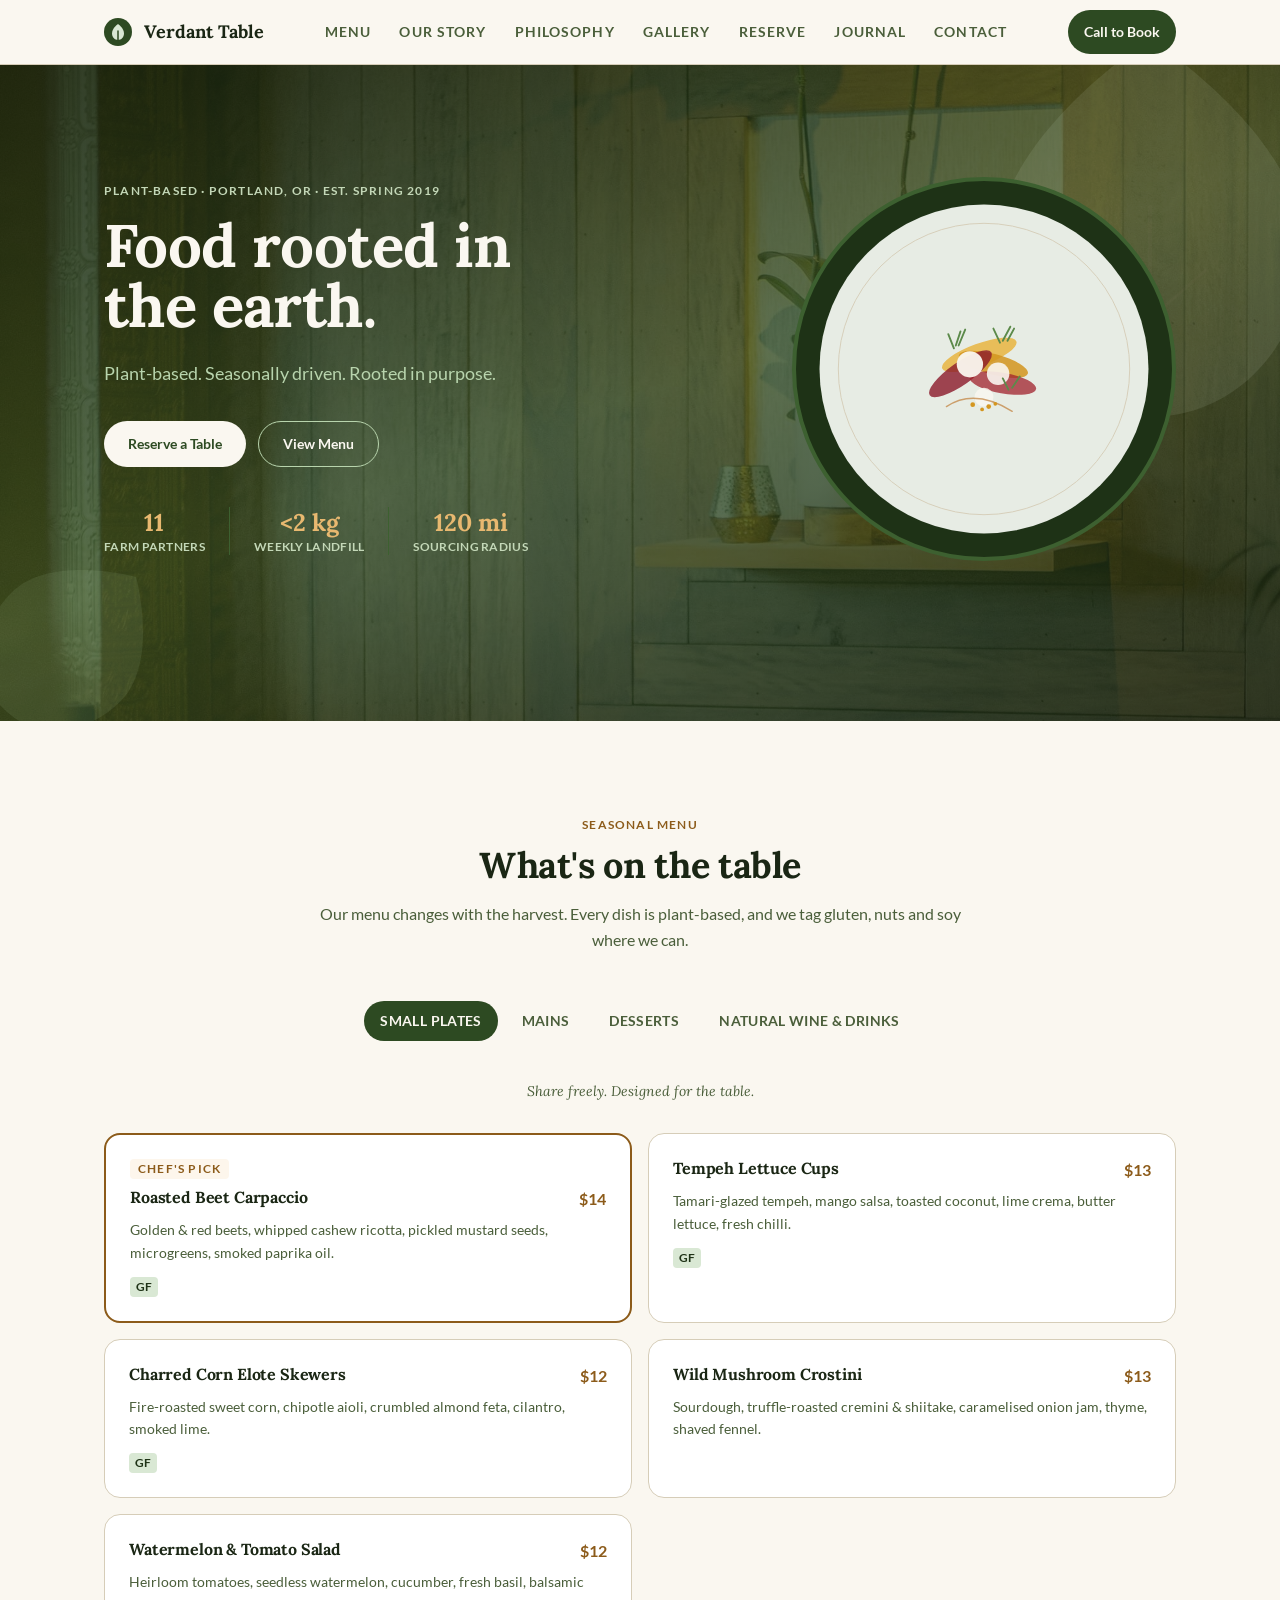
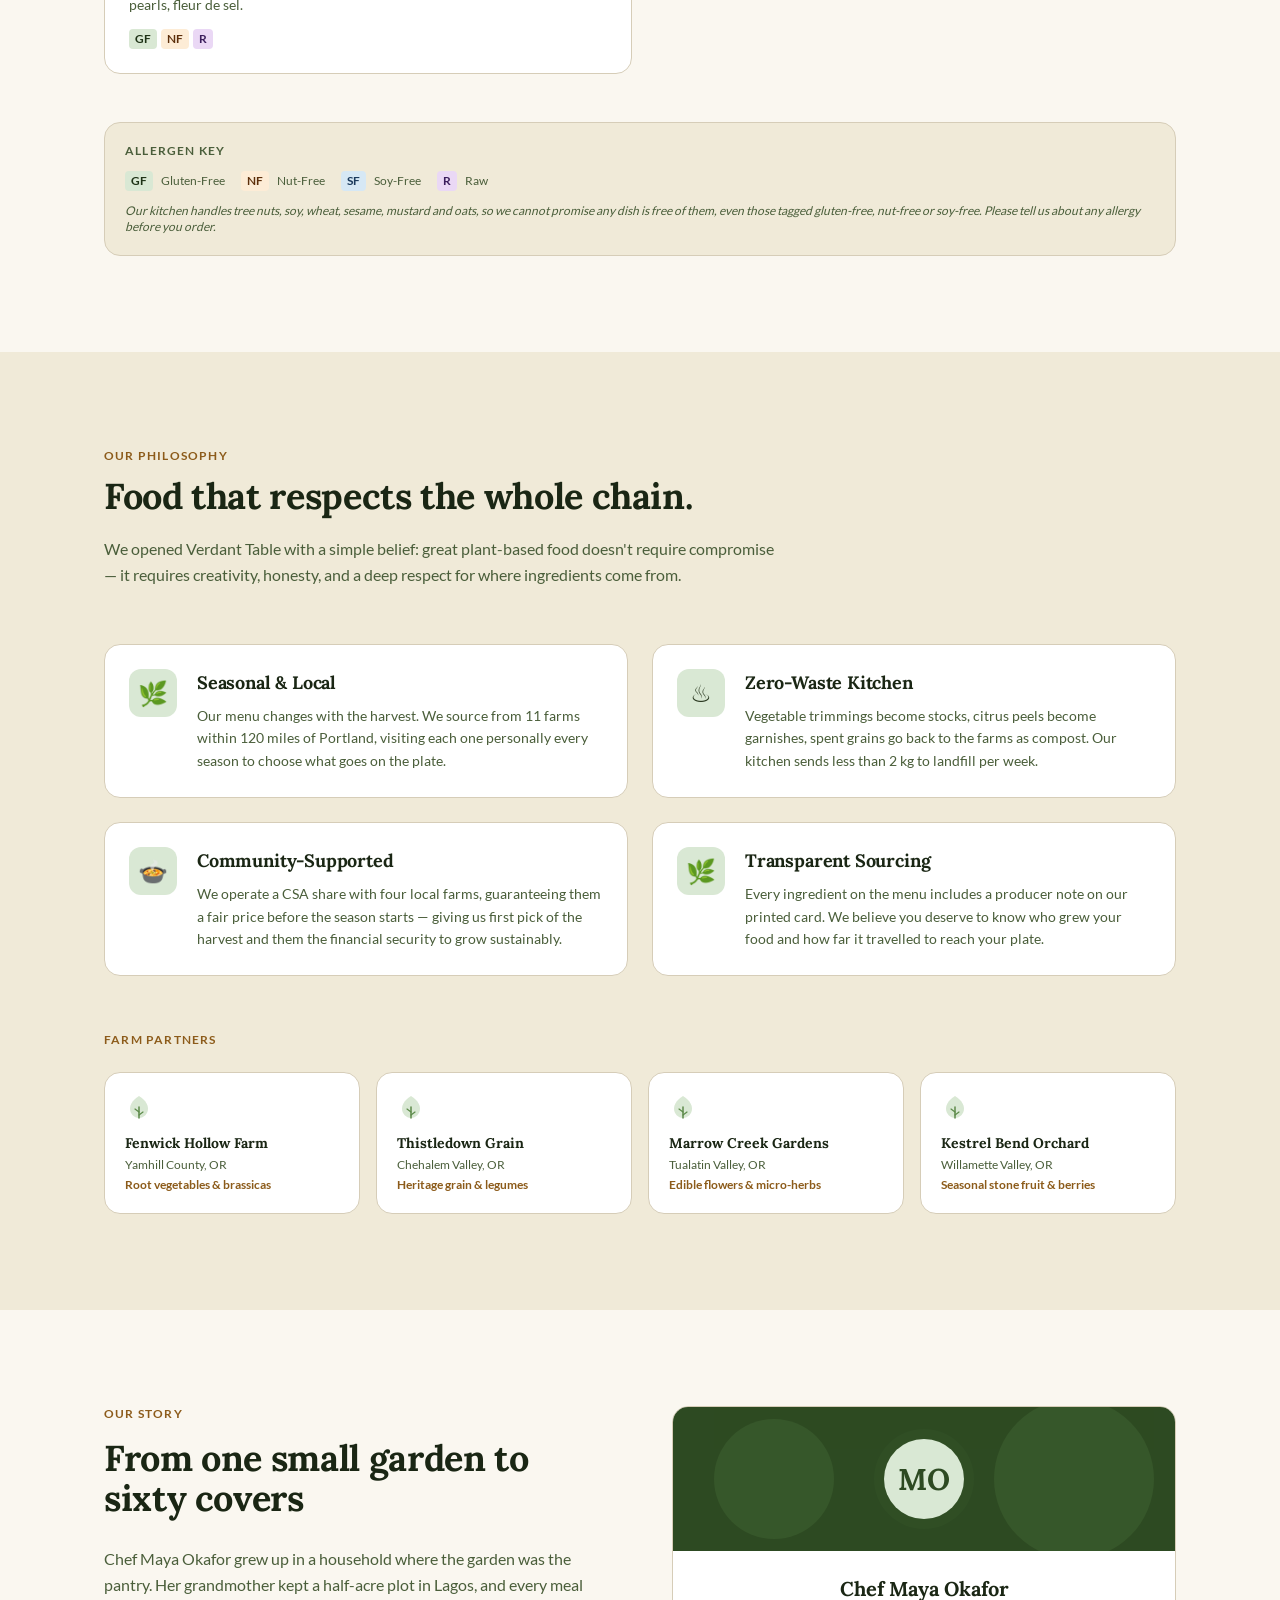
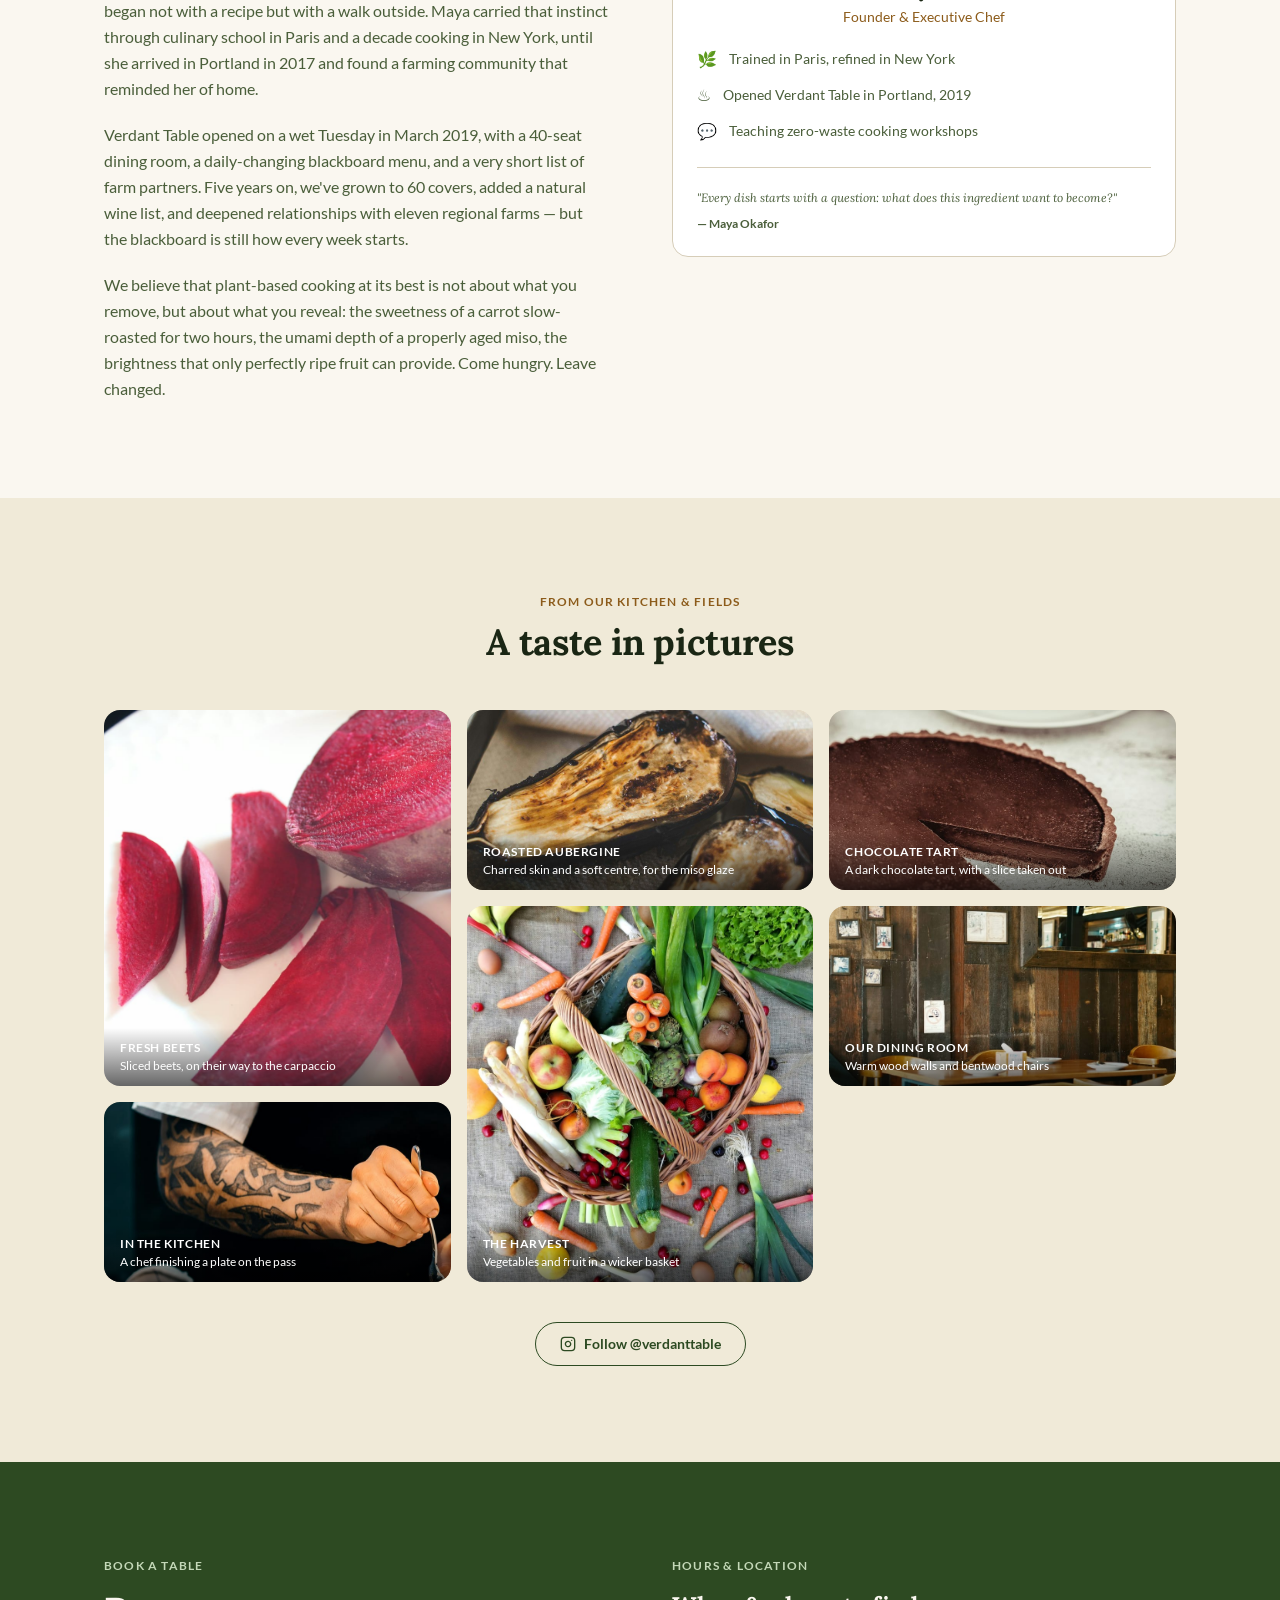
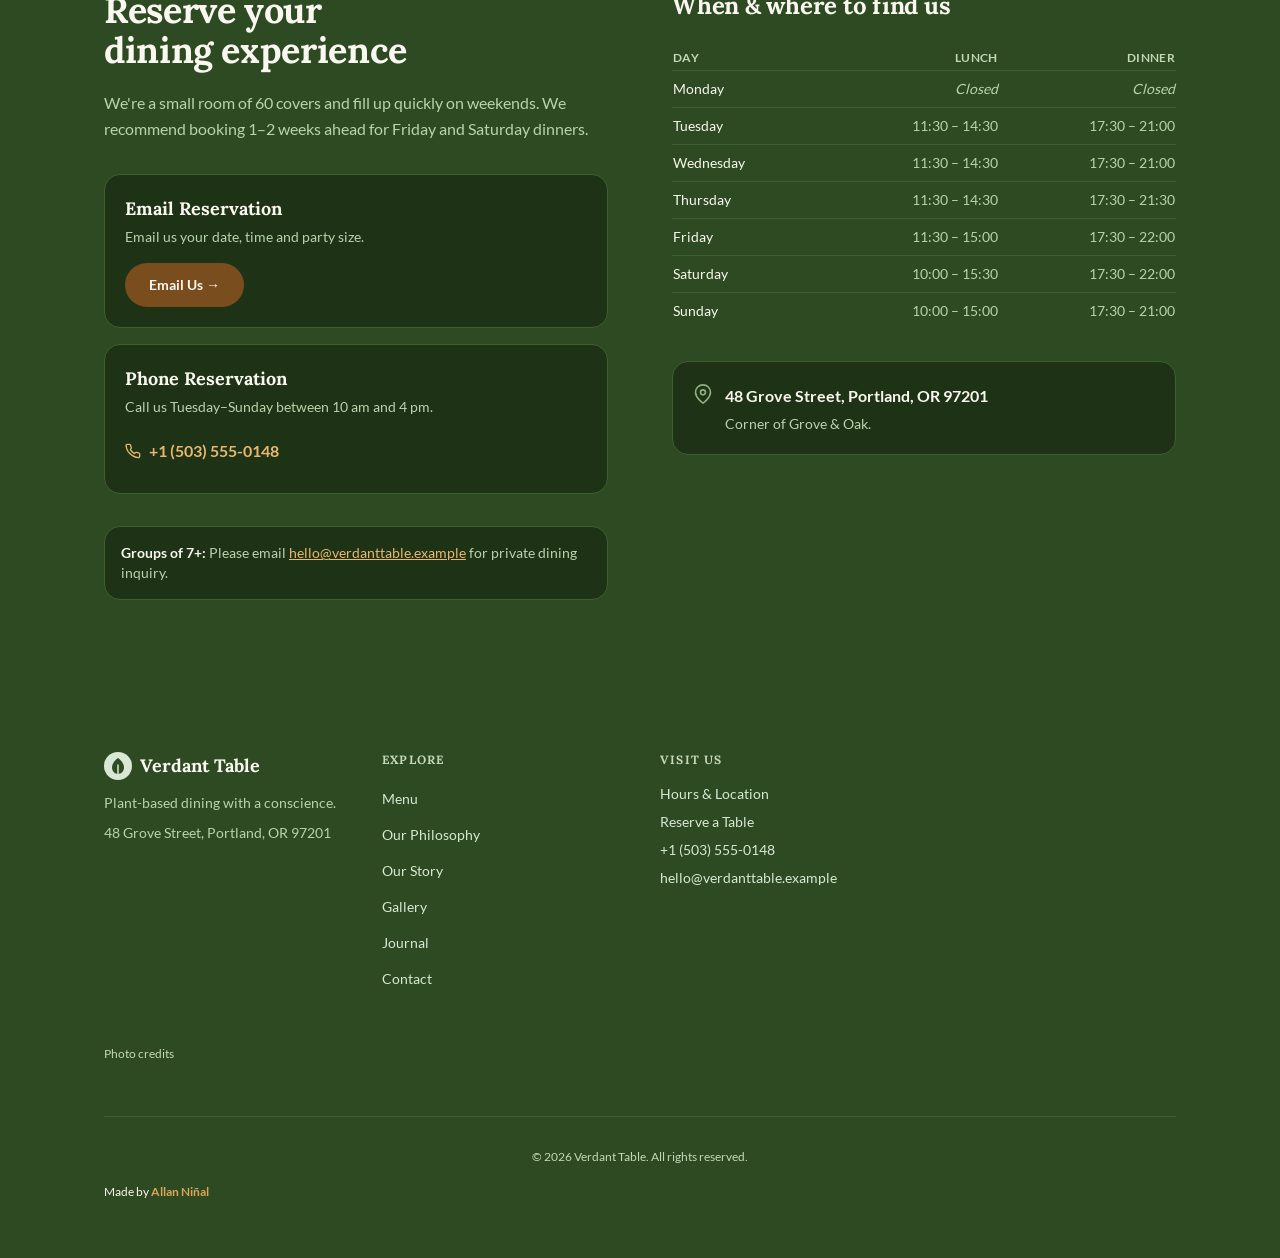
==== index.html @ d4232ae0 "Sprig HTML edition 1.0.0 Co-Authored-By: Claude Sonnet 5.5 <noreply@anthropic.com> Claude-Session: h" ====
<!DOCTYPE html><html lang="en" class="scroll-smooth"> <head><meta charset="utf-8"><meta name="viewport" content="width=device-width, initial-scale=1, viewport-fit=cover"><meta name="theme-color" content="#2D4A22"><title>Verdant Table — Plant-Based Restaurant, Portland OR</title><meta name="description" content="A modern plant-based restaurant in Portland, Oregon. Seasonal tasting menus, natural wine, a zero-waste kitchen and farm-direct sourcing."><link rel="canonical" href="https://example.com/"><meta name="robots" content="index, follow"><meta name="author" content="Verdant Table"><!-- Open Graph --><meta property="og:title" content="Verdant Table — Plant-Based Restaurant, Portland OR"><meta property="og:description" content="A modern plant-based restaurant in Portland, Oregon. Seasonal tasting menus, natural wine, a zero-waste kitchen and farm-direct sourcing."><meta property="og:url" content="https://example.com/"><meta property="og:type" content="restaurant.restaurant"><meta property="og:site_name" content="Verdant Table"><meta property="og:locale" content="en_US"><meta property="og:image" content="https://example.com/og-image.png"><meta property="og:image:type" content="image/png"><meta property="og:image:width" content="1200"><meta property="og:image:height" content="630"><meta property="og:image:alt" content="Verdant Table — Plant-Based Restaurant, Portland OR"><!-- Twitter / X --><meta name="twitter:card" content="summary_large_image"><meta name="twitter:title" content="Verdant Table — Plant-Based Restaurant, Portland OR"><meta name="twitter:description" content="A modern plant-based restaurant in Portland, Oregon. Seasonal tasting menus, natural wine, a zero-waste kitchen and farm-direct sourcing."><meta name="twitter:image" content="https://example.com/og-image.png"><link rel="icon" href="./favicon.svg" type="image/svg+xml"><link rel="apple-touch-icon" href="./favicon.svg"><script type="application/ld+json">{"@context":"https://schema.org","@type":"Restaurant","name":"Verdant Table","description":"A modern plant-based restaurant celebrating seasonal produce, zero-waste cooking, and community-supported sourcing. Every dish tells a story of the land it came from.","url":"https://example.com/","telephone":"+1 (503) 555-0148","email":"hello@verdanttable.example","address":{"@type":"PostalAddress","streetAddress":"48 Grove Street","addressLocality":"Portland","addressRegion":"OR","postalCode":"97201","addressCountry":"US"},"servesCuisine":["Vegan","Plant-Based","Farm-to-Table"],"priceRange":"$$","openingHoursSpecification":[{"@type":"OpeningHoursSpecification","dayOfWeek":["Tuesday","Wednesday","Thursday"],"opens":"11:30","closes":"21:30"},{"@type":"OpeningHoursSpecification","dayOfWeek":["Friday"],"opens":"11:30","closes":"22:00"},{"@type":"OpeningHoursSpecification","dayOfWeek":["Saturday"],"opens":"10:00","closes":"22:00"},{"@type":"OpeningHoursSpecification","dayOfWeek":["Sunday"],"opens":"10:00","closes":"21:00"}],"menu":"https://example.com/#menu","acceptsReservations":true,"image":"https://example.com/og-image.png"}</script><script type="application/ld+json">{"@context":"https://schema.org","@type":"Menu","name":"Verdant Table Menu","description":"Plant-based seasonal menu with small plates, mains, desserts, and natural wine.","hasMenuSection":[{"@type":"MenuSection","name":"Small Plates","description":"Share freely. Designed for the table."},{"@type":"MenuSection","name":"Mains","description":"Seasonal, ingredient-led plates built around the harvest."},{"@type":"MenuSection","name":"Desserts","description":"Sweet endings, all plant-based."},{"@type":"MenuSection","name":"Natural Wine & Drinks","description":"Low-intervention, biodynamic, and organic pours."}]}</script><link rel="stylesheet" href="./assets/index.CVG3BW8h.css"><script type="module">const n=document.querySelectorAll('[role="tab"]'),s=document.querySelectorAll('[role="tabpanel"]');n.forEach(t=>{t.addEventListener("click",()=>{const r=t.getAttribute("data-tab");n.forEach(e=>{e.setAttribute("aria-selected","false")}),t.setAttribute("aria-selected","true"),s.forEach(e=>{e.getAttribute("data-panel")===r?e.classList.remove("hidden"):e.classList.add("hidden")})})});const a=document.getElementById("menu-tabs");a?.addEventListener("keydown",t=>{const r=document.activeElement;if(!r||r.getAttribute("role")!=="tab")return;const e=Array.from(n),l=e.indexOf(r);if(t.key==="ArrowRight"){t.preventDefault();const c=e[(l+1)%e.length];c.focus(),c.click()}else if(t.key==="ArrowLeft"){t.preventDefault();const c=e[(l-1+e.length)%e.length];c.focus(),c.click()}else t.key==="Home"?(t.preventDefault(),e[0].focus(),e[0].click()):t.key==="End"&&(t.preventDefault(),e[e.length-1].focus(),e[e.length-1].click())});
</script></head> <body class="min-h-screen flex flex-col antialiased"> <a href="#main-content" class="sr-only focus:not-sr-only focus:fixed focus:top-4 focus:left-4 focus:z-[100] btn-primary">
Skip to main content
</a> <header class="sticky top-0 z-50" style="background-color: var(--color-bg); border-bottom: 1px solid var(--color-border);" data-astro-cid-ctg3m53h> <div class="container-x" data-astro-cid-ctg3m53h> <div class="flex h-16 items-center justify-between" data-astro-cid-ctg3m53h> <!-- Logo / Brand --> <a href="./index.html" class="flex items-center gap-3 font-display font-bold text-lg" style="color: var(--color-text); min-height: 44px;" data-astro-cid-ctg3m53h> <svg width="28" height="28" viewBox="0 0 28 28" fill="none" aria-hidden="true" xmlns="http://www.w3.org/2000/svg" data-astro-cid-ctg3m53h> <circle cx="14" cy="14" r="14" fill="#2D4A22" data-astro-cid-ctg3m53h></circle> <path d="M14 6C14 6 8 10 8 15.5C8 19.09 10.69 22 14 22C17.31 22 20 19.09 20 15.5C20 10 14 6 14 6Z" fill="#D9E8D4" data-astro-cid-ctg3m53h></path> <path d="M14 22V13" stroke="#2D4A22" stroke-width="1.5" stroke-linecap="round" data-astro-cid-ctg3m53h></path> </svg> <span data-astro-cid-ctg3m53h>Verdant Table</span> </a> <!-- Desktop nav links --> <nav class="hidden lg:flex items-center gap-1" aria-label="Main navigation" data-astro-cid-ctg3m53h> <a href="./menu/index.html" class="nav-link px-3" data-astro-cid-ctg3m53h>Menu</a><a href="./index.html#story" class="nav-link px-3" data-astro-cid-ctg3m53h>Our Story</a><a href="./index.html#philosophy" class="nav-link px-3" data-astro-cid-ctg3m53h>Philosophy</a><a href="./index.html#gallery" class="nav-link px-3" data-astro-cid-ctg3m53h>Gallery</a><a href="./index.html#reservations" class="nav-link px-3" data-astro-cid-ctg3m53h>Reserve</a><a href="./journal/index.html" class="nav-link px-3" data-astro-cid-ctg3m53h>Journal</a><a href="./contact/index.html" class="nav-link px-3" data-astro-cid-ctg3m53h>Contact</a> </nav> <div class="flex items-center gap-2" data-astro-cid-ctg3m53h> <a href="tel:+15035550148" class="btn-primary text-sm" style="padding-left: 1rem; padding-right: 1rem;" data-astro-cid-ctg3m53h>Call to Book</a> <!-- Phone menu: works without JavaScript --> <details class="mobile-menu lg:hidden" data-astro-cid-ctg3m53h> <summary aria-label="Menu" data-astro-cid-ctg3m53h>Menu</summary> <nav aria-label="Mobile navigation" data-astro-cid-ctg3m53h> <a href="./menu/index.html" data-astro-cid-ctg3m53h>Menu</a><a href="./index.html#story" data-astro-cid-ctg3m53h>Our Story</a><a href="./index.html#philosophy" data-astro-cid-ctg3m53h>Philosophy</a><a href="./index.html#gallery" data-astro-cid-ctg3m53h>Gallery</a><a href="./index.html#reservations" data-astro-cid-ctg3m53h>Reserve</a><a href="./journal/index.html" data-astro-cid-ctg3m53h>Journal</a><a href="./contact/index.html" data-astro-cid-ctg3m53h>Contact</a> </nav> </details> </div> </div> </div> </header>  <main id="main-content" class="flex-1">  <section id="hero" aria-labelledby="hero-heading" class="relative overflow-hidden" style="background-color: #2D4A22;"> <!-- Full-bleed restaurant photo with a deep-green overlay for legibility --> <img src="./images/hero.jpg" alt="A potted orchid on a wooden shelf against warm timber walls" width="2000" height="1300" fetchpriority="high" decoding="async" style="position:absolute; inset:0; width:100%; height:100%; object-fit:cover;"> <div aria-hidden="true" style="position:absolute; inset:0; background: linear-gradient(160deg, rgba(20,34,14,0.85) 0%, rgba(45,74,34,0.74) 50%, rgba(20,34,14,0.82) 100%);"></div> <!-- Botanical background pattern (SVG, purely decorative) --> <div class="pointer-events-none absolute inset-0 overflow-hidden" aria-hidden="true"> <!-- Large leaf silhouette, top-right --> <svg class="absolute -top-10 -right-20 w-[420px] h-[420px] opacity-10" viewBox="0 0 300 300" fill="none" xmlns="http://www.w3.org/2000/svg"> <path d="M150 10C150 10 40 80 40 160C40 230 90 280 150 280C210 280 260 230 260 160C260 80 150 10 150 10Z" fill="#D9E8D4"></path> <path d="M150 280V130" stroke="#FAF7F0" stroke-width="3" stroke-linecap="round"></path> <path d="M150 180L110 150" stroke="#FAF7F0" stroke-width="2" stroke-linecap="round"></path> <path d="M150 210L190 175" stroke="#FAF7F0" stroke-width="2" stroke-linecap="round"></path> </svg> <!-- Small leaf bottom-left --> <svg class="absolute -bottom-8 -left-10 w-[220px] h-[220px] opacity-10 rotate-45" viewBox="0 0 200 200" fill="none" xmlns="http://www.w3.org/2000/svg"> <path d="M100 15C100 15 30 55 30 105C30 150 60 185 100 185C140 185 170 150 170 105C170 55 100 15 100 15Z" fill="#B3D1A8"></path> </svg> </div> <div class="container-x relative py-20 lg:py-28"> <div class="grid gap-10 lg:grid-cols-2 lg:gap-16 items-center"> <!-- Text block --> <div> <!-- Eyebrow --> <p class="mb-4 text-xs font-bold uppercase tracking-widest" style="color: #C4D8B8; font-family: 'Lato', sans-serif;">
Plant-Based &middot; Portland, OR &middot; Est. Spring 2019 </p> <!-- Headline --> <h1 id="hero-heading" class="font-display text-4xl sm:text-5xl lg:text-6xl font-bold leading-tight mb-6" style="color: #FAF7F0;">
Food rooted in the&nbsp;earth.
</h1> <!-- Subheadline --> <p class="text-lg leading-relaxed mb-8" style="color: #B8D4AD;"> Plant-based. Seasonally driven. Rooted in purpose. </p> <!-- CTAs --> <div class="flex flex-wrap gap-3"> <a href="./index.html#reservations" class="inline-flex items-center justify-center gap-2 rounded-full px-6 py-3 text-sm font-bold transition-all duration-150" style="background-color: #FAF7F0; color: #2D4A22; font-family: 'Lato', sans-serif; min-height: 44px;">
Reserve a Table
</a> <a href="./index.html#menu" class="inline-flex items-center justify-center gap-2 rounded-full border px-6 py-3 text-sm font-bold transition-all duration-150" style="border-color: #B8D4AD; color: #FAF7F0; font-family: 'Lato', sans-serif; min-height: 44px;">
View Menu
</a> </div> <!-- Micro-facts strip --> <div class="mt-10 flex flex-wrap gap-6"> <div class="text-center"> <p class="font-display font-bold text-2xl" style="color: #E8B870;">11</p> <p class="text-xs font-bold uppercase tracking-wide" style="color: #C4D8B8; font-family: 'Lato', sans-serif;">Farm Partners</p> </div> <div class="w-px" style="background-color: #3D6030;"></div> <div class="text-center"> <p class="font-display font-bold text-2xl" style="color: #E8B870;">&lt;2 kg</p> <p class="text-xs font-bold uppercase tracking-wide" style="color: #C4D8B8; font-family: 'Lato', sans-serif;">Weekly Landfill</p> </div> <div class="w-px" style="background-color: #3D6030;"></div> <div class="text-center"> <p class="font-display font-bold text-2xl" style="color: #E8B870;">120 mi</p> <p class="text-xs font-bold uppercase tracking-wide" style="color: #C4D8B8; font-family: 'Lato', sans-serif;">Sourcing Radius</p> </div> </div> </div> <!-- Hero illustration — botanical plate SVG --> <div class="flex justify-center lg:justify-end" aria-hidden="true"> <div class="relative w-72 h-72 sm:w-80 sm:h-80 lg:w-96 lg:h-96 rounded-full overflow-hidden border-4" style="border-color: #3D6030; background-color: #1E3216;"> <!-- Decorative plate SVG --> <svg class="absolute inset-0 w-full h-full" viewBox="0 0 400 400" fill="none" xmlns="http://www.w3.org/2000/svg" role="img" aria-label="Artistic botanical plate illustration"> <!-- Plate --> <circle cx="200" cy="200" r="175" fill="#F2F6F0" opacity="0.95"></circle> <circle cx="200" cy="200" r="155" stroke="#D6CDB8" stroke-width="1" fill="none"></circle> <!-- Beet carpaccio arrangement --> <!-- Golden beet slices --> <ellipse cx="195" cy="185" rx="42" ry="12" fill="#E8B84B" opacity="0.9" transform="rotate(-20 195 185)"></ellipse> <ellipse cx="210" cy="195" rx="38" ry="11" fill="#D4961F" opacity="0.85" transform="rotate(15 210 195)"></ellipse> <!-- Red beet slices --> <ellipse cx="175" cy="205" rx="40" ry="12" fill="#8B1A2B" opacity="0.8" transform="rotate(-35 175 205)"></ellipse> <ellipse cx="220" cy="215" rx="36" ry="11" fill="#A0222C" opacity="0.75" transform="rotate(10 220 215)"></ellipse> <!-- Cashew ricotta dollops --> <circle cx="185" cy="195" r="14" fill="#FAF7F0" opacity="0.95"></circle> <circle cx="215" cy="205" r="12" fill="#FAF7F0" opacity="0.9"></circle> <circle cx="200" cy="230" r="10" fill="#FAF7F0" opacity="0.85"></circle> <!-- Microgreens scattered --> <path d="M170 175 L175 160 M173 175 L180 158 M168 178 L162 163" stroke="#5C8A4A" stroke-width="2" stroke-linecap="round"></path> <path d="M220 170 L228 155 M225 170 L232 157 M217 172 L210 157" stroke="#5C8A4A" stroke-width="2" stroke-linecap="round"></path> <path d="M230 220 L238 208 M226 222 L220 210" stroke="#5C8A4A" stroke-width="2" stroke-linecap="round"></path> <!-- Drizzle of smoked paprika oil --> <path d="M160 240 Q190 220 230 245" stroke="#C17F3A" stroke-width="1.5" stroke-linecap="round" fill="none" opacity="0.7"></path> <!-- Mustard seed dots --> <circle cx="205" cy="240" r="2.5" fill="#D4961F"></circle> <circle cx="212" cy="237" r="2" fill="#D4961F"></circle> <circle cx="198" cy="243" r="2" fill="#D4961F"></circle> <circle cx="188" cy="238" r="2.5" fill="#D4961F"></circle> </svg> </div> </div> </div> </div> <!-- Wave divider --> <div aria-hidden="true" class="w-full overflow-hidden leading-none" style="height: 48px;"> <svg class="w-full h-full" viewBox="0 0 1440 48" preserveAspectRatio="none" xmlns="http://www.w3.org/2000/svg"> <path d="M0,48 L0,20 Q360,0 720,24 Q1080,48 1440,16 L1440,48 Z" fill="#FAF7F0"></path> </svg> </div> </section> <section id="menu" aria-labelledby="menu-heading" class="py-16 lg:py-24" style="background-color: var(--color-bg);"> <div class="container-x"> <!-- Section header --> <div class="text-center mb-12"> <p class="eyebrow mb-3">Seasonal Menu</p> <h2 id="menu-heading" class="font-display text-3xl sm:text-4xl font-bold mb-4" style="color: var(--color-text);">
What's on the table
</h2> <p class="text-base leading-relaxed max-w-2xl mx-auto" style="color: var(--color-text-muted);">
Our menu changes with the harvest. Every dish is plant-based, and we tag gluten, nuts and soy where we can.
</p> </div> <!-- Tab navigation --> <div class="flex flex-wrap justify-center gap-2 mb-10" role="tablist" aria-label="Menu categories" id="menu-tabs"> <button role="tab" aria-selected="true" aria-controls="tab-panel-small-plates" id="tab-small-plates" class="tab-btn" data-tab="small-plates" type="button"> Small Plates </button><button role="tab" aria-selected="false" aria-controls="tab-panel-mains" id="tab-mains" class="tab-btn" data-tab="mains" type="button"> Mains </button><button role="tab" aria-selected="false" aria-controls="tab-panel-desserts" id="tab-desserts" class="tab-btn" data-tab="desserts" type="button"> Desserts </button><button role="tab" aria-selected="false" aria-controls="tab-panel-natural-wine" id="tab-natural-wine" class="tab-btn" data-tab="natural-wine" type="button"> Natural Wine &amp; Drinks </button> </div> <!-- Tab panels --> <div id="tab-panel-small-plates" role="tabpanel" aria-labelledby="tab-small-plates" class="" data-panel="small-plates"> <p class="text-center text-sm italic mb-8" style="color: var(--color-text-subtle); font-family: 'Lora', serif;"> Share freely. Designed for the table. </p> <div class="grid gap-4 sm:grid-cols-2 lg:grid-cols-2"> <article class="card flex flex-col gap-2" style="border-color: var(--color-accent); border-width: 2px;"> <span class="self-start text-xs font-bold uppercase tracking-widest px-2 py-0.5 rounded" style="background-color: var(--color-accent-light); color: var(--color-accent); font-family: 'Lato', sans-serif;">
Chef's Pick
</span> <div class="flex items-start justify-between gap-2"> <h3 class="font-display font-bold text-base leading-tight" style="color: var(--color-text);"> Roasted Beet Carpaccio </h3> <span class="font-bold text-base whitespace-nowrap shrink-0" style="color: var(--color-accent);"> $14 </span> </div> <p class="text-sm leading-relaxed" style="color: var(--color-text-muted);"> Golden &amp; red beets, whipped cashew ricotta, pickled mustard seeds, microgreens, smoked paprika oil. </p> <div class="flex flex-wrap gap-1 mt-1"> <span class="allergen-tag tag-gf" title="Gluten-Free"> GF </span> </div> </article><article class="card flex flex-col gap-2" style="">  <div class="flex items-start justify-between gap-2"> <h3 class="font-display font-bold text-base leading-tight" style="color: var(--color-text);"> Tempeh Lettuce Cups </h3> <span class="font-bold text-base whitespace-nowrap shrink-0" style="color: var(--color-accent);"> $13 </span> </div> <p class="text-sm leading-relaxed" style="color: var(--color-text-muted);"> Tamari-glazed tempeh, mango salsa, toasted coconut, lime crema, butter lettuce, fresh chilli. </p> <div class="flex flex-wrap gap-1 mt-1"> <span class="allergen-tag tag-gf" title="Gluten-Free"> GF </span> </div> </article><article class="card flex flex-col gap-2" style="">  <div class="flex items-start justify-between gap-2"> <h3 class="font-display font-bold text-base leading-tight" style="color: var(--color-text);"> Charred Corn Elote Skewers </h3> <span class="font-bold text-base whitespace-nowrap shrink-0" style="color: var(--color-accent);"> $12 </span> </div> <p class="text-sm leading-relaxed" style="color: var(--color-text-muted);"> Fire-roasted sweet corn, chipotle aioli, crumbled almond feta, cilantro, smoked lime. </p> <div class="flex flex-wrap gap-1 mt-1"> <span class="allergen-tag tag-gf" title="Gluten-Free"> GF </span> </div> </article><article class="card flex flex-col gap-2" style="">  <div class="flex items-start justify-between gap-2"> <h3 class="font-display font-bold text-base leading-tight" style="color: var(--color-text);"> Wild Mushroom Crostini </h3> <span class="font-bold text-base whitespace-nowrap shrink-0" style="color: var(--color-accent);"> $13 </span> </div> <p class="text-sm leading-relaxed" style="color: var(--color-text-muted);"> Sourdough, truffle-roasted cremini &amp; shiitake, caramelised onion jam, thyme, shaved fennel. </p>  </article><article class="card flex flex-col gap-2" style="">  <div class="flex items-start justify-between gap-2"> <h3 class="font-display font-bold text-base leading-tight" style="color: var(--color-text);"> Watermelon &amp; Tomato Salad </h3> <span class="font-bold text-base whitespace-nowrap shrink-0" style="color: var(--color-accent);"> $12 </span> </div> <p class="text-sm leading-relaxed" style="color: var(--color-text-muted);"> Heirloom tomatoes, seedless watermelon, cucumber, fresh basil, balsamic pearls, fleur de sel. </p> <div class="flex flex-wrap gap-1 mt-1"> <span class="allergen-tag tag-gf" title="Gluten-Free"> GF </span><span class="allergen-tag tag-nf" title="Nut-Free"> NF </span><span class="allergen-tag tag-r" title="Raw"> R </span> </div> </article> </div> </div><div id="tab-panel-mains" role="tabpanel" aria-labelledby="tab-mains" class="hidden" data-panel="mains"> <p class="text-center text-sm italic mb-8" style="color: var(--color-text-subtle); font-family: 'Lora', serif;"> Seasonal, ingredient-led plates built around the harvest. </p> <div class="grid gap-4 sm:grid-cols-2 lg:grid-cols-2"> <article class="card flex flex-col gap-2" style="border-color: var(--color-accent); border-width: 2px;"> <span class="self-start text-xs font-bold uppercase tracking-widest px-2 py-0.5 rounded" style="background-color: var(--color-accent-light); color: var(--color-accent); font-family: 'Lato', sans-serif;">
Chef's Pick
</span> <div class="flex items-start justify-between gap-2"> <h3 class="font-display font-bold text-base leading-tight" style="color: var(--color-text);"> Black Lentil Dal </h3> <span class="font-bold text-base whitespace-nowrap shrink-0" style="color: var(--color-accent);"> $24 </span> </div> <p class="text-sm leading-relaxed" style="color: var(--color-text-muted);"> Slow-cooked beluga lentils, roasted tomato, coconut cream, toasted cumin, served with saffron basmati and charred flatbread. </p> <div class="flex flex-wrap gap-1 mt-1"> <span class="allergen-tag tag-nf" title="Nut-Free"> NF </span><span class="allergen-tag tag-sf" title="Soy-Free"> SF </span> </div> </article><article class="card flex flex-col gap-2" style="">  <div class="flex items-start justify-between gap-2"> <h3 class="font-display font-bold text-base leading-tight" style="color: var(--color-text);"> Celeriac Schnitzel </h3> <span class="font-bold text-base whitespace-nowrap shrink-0" style="color: var(--color-accent);"> $26 </span> </div> <p class="text-sm leading-relaxed" style="color: var(--color-text-muted);"> Herb-crusted celeriac steak, lemon-caper butter, pea &amp; mint smash, pickled red cabbage, dill oil. </p> <div class="flex flex-wrap gap-1 mt-1"> <span class="allergen-tag tag-nf" title="Nut-Free"> NF </span> </div> </article><article class="card flex flex-col gap-2" style="">  <div class="flex items-start justify-between gap-2"> <h3 class="font-display font-bold text-base leading-tight" style="color: var(--color-text);"> Roasted Cauliflower Steak </h3> <span class="font-bold text-base whitespace-nowrap shrink-0" style="color: var(--color-accent);"> $25 </span> </div> <p class="text-sm leading-relaxed" style="color: var(--color-text-muted);"> Whole-roasted cauliflower, chermoula, beluga lentil base, harissa-roasted chickpeas, pomegranate molasses. </p> <div class="flex flex-wrap gap-1 mt-1"> <span class="allergen-tag tag-gf" title="Gluten-Free"> GF </span><span class="allergen-tag tag-nf" title="Nut-Free"> NF </span><span class="allergen-tag tag-sf" title="Soy-Free"> SF </span> </div> </article><article class="card flex flex-col gap-2" style="">  <div class="flex items-start justify-between gap-2"> <h3 class="font-display font-bold text-base leading-tight" style="color: var(--color-text);"> Garden Risotto </h3> <span class="font-bold text-base whitespace-nowrap shrink-0" style="color: var(--color-accent);"> $23 </span> </div> <p class="text-sm leading-relaxed" style="color: var(--color-text-muted);"> Arborio rice, asparagus, English peas, sorrel pesto, spring onion, nutritional yeast, lemon zest. </p> <div class="flex flex-wrap gap-1 mt-1"> <span class="allergen-tag tag-gf" title="Gluten-Free"> GF </span><span class="allergen-tag tag-sf" title="Soy-Free"> SF </span> </div> </article><article class="card flex flex-col gap-2" style="">  <div class="flex items-start justify-between gap-2"> <h3 class="font-display font-bold text-base leading-tight" style="color: var(--color-text);"> Smoked Jackfruit Tacos </h3> <span class="font-bold text-base whitespace-nowrap shrink-0" style="color: var(--color-accent);"> $22 </span> </div> <p class="text-sm leading-relaxed" style="color: var(--color-text-muted);"> Three corn tacos, chipotle-braised jackfruit, avocado crema, pickled jalapeño, cabbage slaw, street salsa. </p> <div class="flex flex-wrap gap-1 mt-1"> <span class="allergen-tag tag-gf" title="Gluten-Free"> GF </span><span class="allergen-tag tag-nf" title="Nut-Free"> NF </span><span class="allergen-tag tag-sf" title="Soy-Free"> SF </span> </div> </article><article class="card flex flex-col gap-2" style="">  <div class="flex items-start justify-between gap-2"> <h3 class="font-display font-bold text-base leading-tight" style="color: var(--color-text);"> Miso-Glazed Aubergine </h3> <span class="font-bold text-base whitespace-nowrap shrink-0" style="color: var(--color-accent);"> $24 </span> </div> <p class="text-sm leading-relaxed" style="color: var(--color-text-muted);"> Whole aubergine, white miso glaze, sesame, pickled cucumber, black rice, shiso, crispy shallots. </p> <div class="flex flex-wrap gap-1 mt-1"> <span class="allergen-tag tag-nf" title="Nut-Free"> NF </span> </div> </article> </div> </div><div id="tab-panel-desserts" role="tabpanel" aria-labelledby="tab-desserts" class="hidden" data-panel="desserts"> <p class="text-center text-sm italic mb-8" style="color: var(--color-text-subtle); font-family: 'Lora', serif;"> Sweet endings, all plant-based. </p> <div class="grid gap-4 sm:grid-cols-2 lg:grid-cols-2"> <article class="card flex flex-col gap-2" style="border-color: var(--color-accent); border-width: 2px;"> <span class="self-start text-xs font-bold uppercase tracking-widest px-2 py-0.5 rounded" style="background-color: var(--color-accent-light); color: var(--color-accent); font-family: 'Lato', sans-serif;">
Chef's Pick
</span> <div class="flex items-start justify-between gap-2"> <h3 class="font-display font-bold text-base leading-tight" style="color: var(--color-text);"> Dark Chocolate Tart </h3> <span class="font-bold text-base whitespace-nowrap shrink-0" style="color: var(--color-accent);"> $12 </span> </div> <p class="text-sm leading-relaxed" style="color: var(--color-text-muted);"> Hazelnut crust, 70% cacao ganache, fleur de sel, raspberry coulis, candied orange. </p> <div class="flex flex-wrap gap-1 mt-1"> <span class="allergen-tag tag-gf" title="Gluten-Free"> GF </span> </div> </article><article class="card flex flex-col gap-2" style="">  <div class="flex items-start justify-between gap-2"> <h3 class="font-display font-bold text-base leading-tight" style="color: var(--color-text);"> Coconut Panna Cotta </h3> <span class="font-bold text-base whitespace-nowrap shrink-0" style="color: var(--color-accent);"> $11 </span> </div> <p class="text-sm leading-relaxed" style="color: var(--color-text-muted);"> Coconut cream set with agar, passion fruit curd, toasted coconut flakes, lime zest. </p> <div class="flex flex-wrap gap-1 mt-1"> <span class="allergen-tag tag-gf" title="Gluten-Free"> GF </span><span class="allergen-tag tag-nf" title="Nut-Free"> NF </span><span class="allergen-tag tag-sf" title="Soy-Free"> SF </span> </div> </article><article class="card flex flex-col gap-2" style="">  <div class="flex items-start justify-between gap-2"> <h3 class="font-display font-bold text-base leading-tight" style="color: var(--color-text);"> Seasonal Fruit Crumble </h3> <span class="font-bold text-base whitespace-nowrap shrink-0" style="color: var(--color-accent);"> $13 </span> </div> <p class="text-sm leading-relaxed" style="color: var(--color-text-muted);"> Rotating seasonal stone fruit or berry filling, oat &amp; almond crumble, vanilla oat cream. </p>  </article><article class="card flex flex-col gap-2" style="">  <div class="flex items-start justify-between gap-2"> <h3 class="font-display font-bold text-base leading-tight" style="color: var(--color-text);"> Affogato (Oat) </h3> <span class="font-bold text-base whitespace-nowrap shrink-0" style="color: var(--color-accent);"> $9 </span> </div> <p class="text-sm leading-relaxed" style="color: var(--color-text-muted);"> Oat-milk vanilla gelato, double espresso shot, dark chocolate shavings. </p> <div class="flex flex-wrap gap-1 mt-1"> <span class="allergen-tag tag-nf" title="Nut-Free"> NF </span><span class="allergen-tag tag-sf" title="Soy-Free"> SF </span> </div> </article> </div> </div><div id="tab-panel-natural-wine" role="tabpanel" aria-labelledby="tab-natural-wine" class="hidden" data-panel="natural-wine"> <p class="text-center text-sm italic mb-8" style="color: var(--color-text-subtle); font-family: 'Lora', serif;"> Low-intervention, biodynamic, and organic pours. Ask our team for the seasonal selection. </p> <div class="grid gap-4 sm:grid-cols-2 lg:grid-cols-2"> <article class="card flex flex-col gap-2" style="">  <div class="flex items-start justify-between gap-2"> <h3 class="font-display font-bold text-base leading-tight" style="color: var(--color-text);"> Pét-Nat Blanc </h3> <span class="font-bold text-base whitespace-nowrap shrink-0" style="color: var(--color-accent);"> $14 / glass · $58 / bottle </span> </div> <p class="text-sm leading-relaxed" style="color: var(--color-text-muted);"> Méthode ancestrale sparkling. Chenin Blanc. Loire Valley, France. Lively, floral, bone-dry. </p> <div class="flex flex-wrap gap-1 mt-1"> <span class="allergen-tag tag-nf" title="Nut-Free"> NF </span><span class="allergen-tag tag-sf" title="Soy-Free"> SF </span> </div> </article><article class="card flex flex-col gap-2" style="">  <div class="flex items-start justify-between gap-2"> <h3 class="font-display font-bold text-base leading-tight" style="color: var(--color-text);"> Orange Wine </h3> <span class="font-bold text-base whitespace-nowrap shrink-0" style="color: var(--color-accent);"> $15 / glass · $62 / bottle </span> </div> <p class="text-sm leading-relaxed" style="color: var(--color-text-muted);"> Skin-contact Pinot Grigio. Friuli, Italy. Amber hue, dried apricot, tannic finish. </p> <div class="flex flex-wrap gap-1 mt-1"> <span class="allergen-tag tag-nf" title="Nut-Free"> NF </span><span class="allergen-tag tag-sf" title="Soy-Free"> SF </span> </div> </article><article class="card flex flex-col gap-2" style="">  <div class="flex items-start justify-between gap-2"> <h3 class="font-display font-bold text-base leading-tight" style="color: var(--color-text);"> Biodynamic Red </h3> <span class="font-bold text-base whitespace-nowrap shrink-0" style="color: var(--color-accent);"> $16 / glass · $66 / bottle </span> </div> <p class="text-sm leading-relaxed" style="color: var(--color-text-muted);"> Grenache blend. Rhône, France. Spice, red berry, earthy minerality. Light-to-medium body. </p> <div class="flex flex-wrap gap-1 mt-1"> <span class="allergen-tag tag-nf" title="Nut-Free"> NF </span><span class="allergen-tag tag-sf" title="Soy-Free"> SF </span> </div> </article><article class="card flex flex-col gap-2" style="">  <div class="flex items-start justify-between gap-2"> <h3 class="font-display font-bold text-base leading-tight" style="color: var(--color-text);"> Kombucha Flight </h3> <span class="font-bold text-base whitespace-nowrap shrink-0" style="color: var(--color-accent);"> $10 </span> </div> <p class="text-sm leading-relaxed" style="color: var(--color-text-muted);"> Three 60 ml pours of our in-house rotating seasonal kombucha — current flavours change weekly. </p> <div class="flex flex-wrap gap-1 mt-1"> <span class="allergen-tag tag-gf" title="Gluten-Free"> GF </span><span class="allergen-tag tag-nf" title="Nut-Free"> NF </span><span class="allergen-tag tag-sf" title="Soy-Free"> SF </span> </div> </article><article class="card flex flex-col gap-2" style="">  <div class="flex items-start justify-between gap-2"> <h3 class="font-display font-bold text-base leading-tight" style="color: var(--color-text);"> Botanical Spritz </h3> <span class="font-bold text-base whitespace-nowrap shrink-0" style="color: var(--color-accent);"> $8 </span> </div> <p class="text-sm leading-relaxed" style="color: var(--color-text-muted);"> Elderflower, cucumber, fresh mint, lime, sparkling water, zero alcohol. </p> <div class="flex flex-wrap gap-1 mt-1"> <span class="allergen-tag tag-gf" title="Gluten-Free"> GF </span><span class="allergen-tag tag-nf" title="Nut-Free"> NF </span><span class="allergen-tag tag-sf" title="Soy-Free"> SF </span><span class="allergen-tag tag-r" title="Raw"> R </span> </div> </article> </div> </div> <!-- Allergen legend --> <div class="mt-12 rounded-2xl border p-5" style="border-color: var(--color-border); background-color: var(--color-surface-2);"> <p class="text-xs font-bold uppercase tracking-widest mb-3" style="color: var(--color-text-muted); font-family: 'Lato', sans-serif;">Allergen Key</p> <div class="flex flex-wrap gap-4"> <div class="flex items-center gap-2"> <span class="allergen-tag tag-gf">GF</span> <span class="text-xs" style="color: var(--color-text-muted);" title="Contains no wheat, barley, rye or oats. Cross-contamination possible in our kitchen — inform your server if you have coeliac disease.">Gluten-Free</span> </div><div class="flex items-center gap-2"> <span class="allergen-tag tag-nf">NF</span> <span class="text-xs" style="color: var(--color-text-muted);" title="Contains no tree nuts or peanuts in its ingredients.">Nut-Free</span> </div><div class="flex items-center gap-2"> <span class="allergen-tag tag-sf">SF</span> <span class="text-xs" style="color: var(--color-text-muted);" title="Made without soy or soy-derived ingredients.">Soy-Free</span> </div><div class="flex items-center gap-2"> <span class="allergen-tag tag-r">R</span> <span class="text-xs" style="color: var(--color-text-muted);" title="Served uncooked or only lightly warmed.">Raw</span> </div> </div> <p class="mt-3 text-xs italic" style="color: var(--color-text-subtle);"> Our kitchen handles tree nuts, soy, wheat, sesame, mustard and oats, so we cannot promise any dish is free of them, even those tagged gluten-free, nut-free or soy-free. Please tell us about any allergy before you order. </p> </div> </div> </section>  <section id="philosophy" aria-labelledby="philosophy-heading" class="py-16 lg:py-24" style="background-color: var(--color-surface-2);"> <div class="container-x"> <!-- Header --> <div class="max-w-2xl mb-14"> <p class="eyebrow mb-3">Our Philosophy</p> <h2 id="philosophy-heading" class="font-display text-3xl sm:text-4xl font-bold mb-5" style="color: var(--color-text);"> Food that respects the whole chain. </h2> <p class="text-base leading-relaxed" style="color: var(--color-text-muted);"> We opened Verdant Table with a simple belief: great plant-based food doesn&#39;t require compromise — it requires creativity, honesty, and a deep respect for where ingredients come from. </p> </div> <!-- Pillars grid --> <div class="grid gap-6 sm:grid-cols-2"> <div class="card flex gap-5"> <div class="shrink-0 flex h-12 w-12 items-center justify-center rounded-xl text-2xl" style="background-color: var(--color-moss-light);" aria-hidden="true"> <span>&#127807;</span> </div> <div> <h3 class="font-display font-bold text-lg mb-2" style="color: var(--color-text);"> Seasonal &amp; Local </h3> <p class="text-sm leading-relaxed" style="color: var(--color-text-muted);"> Our menu changes with the harvest. We source from 11 farms within 120 miles of Portland, visiting each one personally every season to choose what goes on the plate. </p> </div> </div><div class="card flex gap-5"> <div class="shrink-0 flex h-12 w-12 items-center justify-center rounded-xl text-2xl" style="background-color: var(--color-moss-light);" aria-hidden="true"> <span>&#9832;</span> </div> <div> <h3 class="font-display font-bold text-lg mb-2" style="color: var(--color-text);"> Zero-Waste Kitchen </h3> <p class="text-sm leading-relaxed" style="color: var(--color-text-muted);"> Vegetable trimmings become stocks, citrus peels become garnishes, spent grains go back to the farms as compost. Our kitchen sends less than 2 kg to landfill per week. </p> </div> </div><div class="card flex gap-5"> <div class="shrink-0 flex h-12 w-12 items-center justify-center rounded-xl text-2xl" style="background-color: var(--color-moss-light);" aria-hidden="true"> <span>&#127858;</span> </div> <div> <h3 class="font-display font-bold text-lg mb-2" style="color: var(--color-text);"> Community-Supported </h3> <p class="text-sm leading-relaxed" style="color: var(--color-text-muted);"> We operate a CSA share with four local farms, guaranteeing them a fair price before the season starts — giving us first pick of the harvest and them the financial security to grow sustainably. </p> </div> </div><div class="card flex gap-5"> <div class="shrink-0 flex h-12 w-12 items-center justify-center rounded-xl text-2xl" style="background-color: var(--color-moss-light);" aria-hidden="true"> <span>&#127807;</span> </div> <div> <h3 class="font-display font-bold text-lg mb-2" style="color: var(--color-text);"> Transparent Sourcing </h3> <p class="text-sm leading-relaxed" style="color: var(--color-text-muted);"> Every ingredient on the menu includes a producer note on our printed card. We believe you deserve to know who grew your food and how far it travelled to reach your plate. </p> </div> </div> </div> <!-- Farm partners --> <div class="mt-14"> <p class="eyebrow mb-6">Farm Partners</p> <div class="grid gap-4 sm:grid-cols-2 lg:grid-cols-4"> <div class="rounded-2xl border p-5" style="background-color: var(--color-surface); border-color: var(--color-border);"> <!-- Farm leaf icon --> <div class="mb-3" aria-hidden="true"> <svg width="28" height="28" viewBox="0 0 28 28" fill="none" xmlns="http://www.w3.org/2000/svg"> <path d="M14 3C14 3 5 8 5 15.5C5 20.7 9.03 25 14 25C18.97 25 23 20.7 23 15.5C23 8 14 3 14 3Z" fill="#D9E8D4"></path> <path d="M14 25V14" stroke="#5C8A4A" stroke-width="1.5" stroke-linecap="round"></path> <path d="M14 19L10 16" stroke="#5C8A4A" stroke-width="1.2" stroke-linecap="round"></path> <path d="M14 22L18 19" stroke="#5C8A4A" stroke-width="1.2" stroke-linecap="round"></path> </svg> </div> <p class="font-display font-bold text-sm mb-1" style="color: var(--color-text);">Fenwick Hollow Farm</p> <p class="text-xs mb-1" style="color: var(--color-text-subtle);">Yamhill County, OR</p> <p class="text-xs font-semibold" style="color: var(--color-accent);">Root vegetables &amp; brassicas</p> </div><div class="rounded-2xl border p-5" style="background-color: var(--color-surface); border-color: var(--color-border);"> <!-- Farm leaf icon --> <div class="mb-3" aria-hidden="true"> <svg width="28" height="28" viewBox="0 0 28 28" fill="none" xmlns="http://www.w3.org/2000/svg"> <path d="M14 3C14 3 5 8 5 15.5C5 20.7 9.03 25 14 25C18.97 25 23 20.7 23 15.5C23 8 14 3 14 3Z" fill="#D9E8D4"></path> <path d="M14 25V14" stroke="#5C8A4A" stroke-width="1.5" stroke-linecap="round"></path> <path d="M14 19L10 16" stroke="#5C8A4A" stroke-width="1.2" stroke-linecap="round"></path> <path d="M14 22L18 19" stroke="#5C8A4A" stroke-width="1.2" stroke-linecap="round"></path> </svg> </div> <p class="font-display font-bold text-sm mb-1" style="color: var(--color-text);">Thistledown Grain</p> <p class="text-xs mb-1" style="color: var(--color-text-subtle);">Chehalem Valley, OR</p> <p class="text-xs font-semibold" style="color: var(--color-accent);">Heritage grain &amp; legumes</p> </div><div class="rounded-2xl border p-5" style="background-color: var(--color-surface); border-color: var(--color-border);"> <!-- Farm leaf icon --> <div class="mb-3" aria-hidden="true"> <svg width="28" height="28" viewBox="0 0 28 28" fill="none" xmlns="http://www.w3.org/2000/svg"> <path d="M14 3C14 3 5 8 5 15.5C5 20.7 9.03 25 14 25C18.97 25 23 20.7 23 15.5C23 8 14 3 14 3Z" fill="#D9E8D4"></path> <path d="M14 25V14" stroke="#5C8A4A" stroke-width="1.5" stroke-linecap="round"></path> <path d="M14 19L10 16" stroke="#5C8A4A" stroke-width="1.2" stroke-linecap="round"></path> <path d="M14 22L18 19" stroke="#5C8A4A" stroke-width="1.2" stroke-linecap="round"></path> </svg> </div> <p class="font-display font-bold text-sm mb-1" style="color: var(--color-text);">Marrow Creek Gardens</p> <p class="text-xs mb-1" style="color: var(--color-text-subtle);">Tualatin Valley, OR</p> <p class="text-xs font-semibold" style="color: var(--color-accent);">Edible flowers &amp; micro-herbs</p> </div><div class="rounded-2xl border p-5" style="background-color: var(--color-surface); border-color: var(--color-border);"> <!-- Farm leaf icon --> <div class="mb-3" aria-hidden="true"> <svg width="28" height="28" viewBox="0 0 28 28" fill="none" xmlns="http://www.w3.org/2000/svg"> <path d="M14 3C14 3 5 8 5 15.5C5 20.7 9.03 25 14 25C18.97 25 23 20.7 23 15.5C23 8 14 3 14 3Z" fill="#D9E8D4"></path> <path d="M14 25V14" stroke="#5C8A4A" stroke-width="1.5" stroke-linecap="round"></path> <path d="M14 19L10 16" stroke="#5C8A4A" stroke-width="1.2" stroke-linecap="round"></path> <path d="M14 22L18 19" stroke="#5C8A4A" stroke-width="1.2" stroke-linecap="round"></path> </svg> </div> <p class="font-display font-bold text-sm mb-1" style="color: var(--color-text);">Kestrel Bend Orchard</p> <p class="text-xs mb-1" style="color: var(--color-text-subtle);">Willamette Valley, OR</p> <p class="text-xs font-semibold" style="color: var(--color-accent);">Seasonal stone fruit &amp; berries</p> </div> </div> </div> </div> </section> <section id="story" aria-labelledby="story-heading" class="py-16 lg:py-24" style="background-color: var(--color-bg);"> <div class="container-x"> <div class="grid gap-12 lg:grid-cols-2 lg:gap-16 items-start"> <!-- Story text --> <div> <p class="eyebrow mb-4">Our Story</p> <h2 id="story-heading" class="font-display text-3xl sm:text-4xl font-bold mb-7" style="color: var(--color-text);"> From one small garden to sixty covers </h2> <div class="space-y-5"> <p class="text-base leading-relaxed" style="color: var(--color-text-muted);">Chef Maya Okafor grew up in a household where the garden was the pantry. Her grandmother kept a half-acre plot in Lagos, and every meal began not with a recipe but with a walk outside. Maya carried that instinct through culinary school in Paris and a decade cooking in New York, until she arrived in Portland in 2017 and found a farming community that reminded her of home.</p><p class="text-base leading-relaxed" style="color: var(--color-text-muted);">Verdant Table opened on a wet Tuesday in March 2019, with a 40-seat dining room, a daily-changing blackboard menu, and a very short list of farm partners. Five years on, we&#39;ve grown to 60 covers, added a natural wine list, and deepened relationships with eleven regional farms — but the blackboard is still how every week starts.</p><p class="text-base leading-relaxed" style="color: var(--color-text-muted);">We believe that plant-based cooking at its best is not about what you remove, but about what you reveal: the sweetness of a carrot slow-roasted for two hours, the umami depth of a properly aged miso, the brightness that only perfectly ripe fruit can provide. Come hungry. Leave changed.</p> </div> </div> <!-- Chef / founder card --> <div class="sticky top-24"> <div class="card overflow-hidden"> <!-- Decorative moss header --> <div class="relative -mx-6 -mt-6 mb-6 h-36 flex items-center justify-center" style="background-color: var(--color-moss);" aria-hidden="true"> <!-- Abstract botanical background --> <svg class="absolute inset-0 w-full h-full opacity-20" viewBox="0 0 400 144" fill="none" xmlns="http://www.w3.org/2000/svg"> <circle cx="50" cy="72" r="60" fill="#5C8A4A"></circle> <circle cx="350" cy="72" r="80" fill="#5C8A4A"></circle> <circle cx="200" cy="72" r="50" fill="#3D6030"></circle> </svg> <!-- Chef avatar placeholder --> <div class="relative z-10 h-20 w-20 rounded-full flex items-center justify-center text-3xl font-display font-bold" style="background-color: #D9E8D4; color: #2D4A22;" aria-label="Chef Maya Okafor">
MO
</div> </div> <div class="text-center mb-5"> <p class="font-display font-bold text-xl" style="color: var(--color-text);">Chef Maya Okafor</p> <p class="text-sm mt-1" style="color: var(--color-accent);">Founder &amp; Executive Chef</p> </div> <div class="space-y-3"> <div class="flex items-center gap-3 text-sm" style="color: var(--color-text-muted);"> <span class="text-base shrink-0" aria-hidden="true">&#127807;</span> <span>Trained in Paris, refined in New York</span> </div><div class="flex items-center gap-3 text-sm" style="color: var(--color-text-muted);"> <span class="text-base shrink-0" aria-hidden="true">&#9832;</span> <span>Opened Verdant Table in Portland, 2019</span> </div><div class="flex items-center gap-3 text-sm" style="color: var(--color-text-muted);"> <span class="text-base shrink-0" aria-hidden="true">&#128172;</span> <span>Teaching zero-waste cooking workshops</span> </div> </div> <div class="mt-6 pt-5 border-t" style="border-color: var(--color-border);"> <p class="text-xs italic leading-relaxed" style="color: var(--color-text-subtle); font-family: 'Lora', serif;">
"Every dish starts with a question: what does this ingredient want to become?"
</p> <p class="text-xs mt-2 font-bold" style="color: var(--color-text-muted);">— Maya Okafor</p> </div> </div> </div> </div> </div> </section> <section id="gallery" aria-labelledby="gallery-heading" class="py-16 lg:py-24" style="background-color: var(--color-surface-2);"> <div class="container-x"> <div class="text-center mb-12"> <p class="eyebrow mb-3">From Our Kitchen &amp; Fields</p> <h2 id="gallery-heading" class="font-display text-3xl sm:text-4xl font-bold" style="color: var(--color-text);">
A taste in pictures
</h2> </div> <!-- Masonry-style grid --> <div class="grid gap-4 grid-cols-2 sm:grid-cols-3"> <figure class="relative overflow-hidden rounded-2xl m-0 row-span-1 sm:row-span-2" style="background-color: var(--color-surface-3); min-height: 320px;"> <img src="./images/gallery/beet.jpg" alt="Sliced raw red beets on a white plate" width="900" height="900" loading="lazy" decoding="async" class="absolute inset-0 w-full h-full object-cover"> <figcaption class="absolute bottom-0 left-0 right-0 px-4 py-3" style="background: linear-gradient(to top, rgba(0,0,0,0.6) 0%, transparent 100%);"> <p class="text-xs font-bold text-white uppercase tracking-wider">Fresh Beets</p> <p class="text-xs text-white mt-0.5">Sliced beets, on their way to the carpaccio</p> </figcaption> </figure><figure class="relative overflow-hidden rounded-2xl m-0 " style="background-color: var(--color-surface-3); min-height: 180px;"> <img src="./images/gallery/aubergine.jpg" alt="Roasted aubergine halves, charred on a tray" width="900" height="900" loading="lazy" decoding="async" class="absolute inset-0 w-full h-full object-cover"> <figcaption class="absolute bottom-0 left-0 right-0 px-4 py-3" style="background: linear-gradient(to top, rgba(0,0,0,0.6) 0%, transparent 100%);"> <p class="text-xs font-bold text-white uppercase tracking-wider">Roasted Aubergine</p> <p class="text-xs text-white mt-0.5">Charred skin and a soft centre, for the miso glaze</p> </figcaption> </figure><figure class="relative overflow-hidden rounded-2xl m-0 " style="background-color: var(--color-surface-3); min-height: 180px;"> <img src="./images/gallery/chocolate-tart.jpg" alt="A dark chocolate tart with a slice cut out, and the slice on a plate behind it" width="900" height="900" loading="lazy" decoding="async" class="absolute inset-0 w-full h-full object-cover"> <figcaption class="absolute bottom-0 left-0 right-0 px-4 py-3" style="background: linear-gradient(to top, rgba(0,0,0,0.6) 0%, transparent 100%);"> <p class="text-xs font-bold text-white uppercase tracking-wider">Chocolate Tart</p> <p class="text-xs text-white mt-0.5">A dark chocolate tart, with a slice taken out</p> </figcaption> </figure><figure class="relative overflow-hidden rounded-2xl m-0 row-span-1 sm:row-span-2" style="background-color: var(--color-surface-3); min-height: 320px;"> <img src="./images/gallery/harvest.jpg" alt="A wicker basket of vegetables and fruit on burlap" width="900" height="900" loading="lazy" decoding="async" class="absolute inset-0 w-full h-full object-cover"> <figcaption class="absolute bottom-0 left-0 right-0 px-4 py-3" style="background: linear-gradient(to top, rgba(0,0,0,0.6) 0%, transparent 100%);"> <p class="text-xs font-bold text-white uppercase tracking-wider">The Harvest</p> <p class="text-xs text-white mt-0.5">Vegetables and fruit in a wicker basket</p> </figcaption> </figure><figure class="relative overflow-hidden rounded-2xl m-0 " style="background-color: var(--color-surface-3); min-height: 180px;"> <img src="./images/gallery/dining.jpg" alt="A dining room with wood-panelled walls, framed pictures and wooden chairs" width="900" height="900" loading="lazy" decoding="async" class="absolute inset-0 w-full h-full object-cover"> <figcaption class="absolute bottom-0 left-0 right-0 px-4 py-3" style="background: linear-gradient(to top, rgba(0,0,0,0.6) 0%, transparent 100%);"> <p class="text-xs font-bold text-white uppercase tracking-wider">Our Dining Room</p> <p class="text-xs text-white mt-0.5">Warm wood walls and bentwood chairs</p> </figcaption> </figure><figure class="relative overflow-hidden rounded-2xl m-0 " style="background-color: var(--color-surface-3); min-height: 180px;"> <img src="./images/gallery/kitchen.jpg" alt="A tattooed chef’s arm plating a dish with a spoon" width="900" height="900" loading="lazy" decoding="async" class="absolute inset-0 w-full h-full object-cover"> <figcaption class="absolute bottom-0 left-0 right-0 px-4 py-3" style="background: linear-gradient(to top, rgba(0,0,0,0.6) 0%, transparent 100%);"> <p class="text-xs font-bold text-white uppercase tracking-wider">In the Kitchen</p> <p class="text-xs text-white mt-0.5">A chef finishing a plate on the pass</p> </figcaption> </figure> </div> <!-- Instagram CTA --> <div class="text-center mt-10"> <a href="https://instagram.com/verdanttable" target="_blank" rel="noopener noreferrer" class="btn-ghost inline-flex items-center gap-2" style="min-height: 44px;"> <!-- Instagram icon --> <svg width="16" height="16" viewBox="0 0 24 24" fill="none" stroke="currentColor" stroke-width="2" stroke-linecap="round" stroke-linejoin="round" aria-hidden="true"> <rect x="2" y="2" width="20" height="20" rx="5" ry="5"></rect> <path d="M16 11.37A4 4 0 1 1 12.63 8 4 4 0 0 1 16 11.37z"></path> <line x1="17.5" y1="6.5" x2="17.51" y2="6.5"></line> </svg>
Follow @verdanttable
</a> </div> </div> </section> <section id="reservations" aria-labelledby="reservations-heading" class="py-16 lg:py-24" style="background-color: #2D4A22;"> <div class="container-x"> <div class="grid gap-12 lg:grid-cols-2 lg:gap-16 items-start"> <!-- Reservation CTA block --> <div> <p class="mb-4 text-xs font-bold uppercase tracking-widest" style="color: #C4D8B8; font-family: 'Lato', sans-serif;">
Book a Table
</p> <h2 id="reservations-heading" class="font-display text-3xl sm:text-4xl font-bold mb-5" style="color: #FAF7F0;">
Reserve your<br>dining experience
</h2> <p class="text-base leading-relaxed mb-8" style="color: #B8D4AD;">
We're a small room of 60 covers and fill up quickly on weekends. We recommend booking 1–2 weeks ahead for Friday and Saturday dinners.
</p> <!-- Reservation options --> <div class="space-y-4 mb-8"> <div class="rounded-2xl p-5" style="background-color: #1E3216; border: 1px solid #3D6030;"> <p class="font-display font-bold text-lg mb-1" style="color: #FAF7F0;">Email Reservation</p> <p class="text-sm mb-4" style="color: #B8D4AD;">Email us your date, time and party size.</p> <a href="mailto:hello@verdanttable.example" class="inline-flex items-center justify-center gap-2 rounded-full px-6 py-3 text-sm font-bold transition-all duration-150" style="background-color: #7A4D1E; color: #FAF7F0; font-family: 'Lato', sans-serif; min-height: 44px;">
Email Us &rarr;
</a> </div> <div class="rounded-2xl p-5" style="background-color: #1E3216; border: 1px solid #3D6030;"> <p class="font-display font-bold text-lg mb-1" style="color: #FAF7F0;">Phone Reservation</p> <p class="text-sm mb-3" style="color: #B8D4AD;">Call us Tuesday–Sunday between 10 am and 4 pm.</p> <a href="tel:+15035550148" class="inline-flex items-center gap-2 text-base font-bold" style="color: #E8B870; font-family: 'Lato', sans-serif; min-height: 44px;"> <svg width="16" height="16" viewBox="0 0 24 24" fill="none" stroke="currentColor" stroke-width="2" stroke-linecap="round" stroke-linejoin="round" aria-hidden="true"><path d="M22 16.92v3a2 2 0 0 1-2.18 2 19.79 19.79 0 0 1-8.63-3.07A19.5 19.5 0 0 1 4.69 13a19.79 19.79 0 0 1-3.07-8.67A2 2 0 0 1 3.6 2h3a2 2 0 0 1 2 1.72c.127.96.361 1.903.7 2.81a2 2 0 0 1-.45 2.11L8.09 9.91a16 16 0 0 0 6 6l1.27-1.27a2 2 0 0 1 2.11-.45c.907.339 1.85.573 2.81.7A2 2 0 0 1 22 16.92z"></path></svg> +1 (503) 555-0148 </a> </div> </div> <!-- Group note --> <div class="rounded-2xl p-4" style="background-color: #1E3216; border: 1px solid #3D6030;"> <p class="text-sm" style="color: #B8D4AD;"> <strong style="color: #FAF7F0;">Groups of 7+:</strong> Please email <a href="mailto:hello@verdanttable.example" class="underline hover:no-underline" style="color: #E8B870;">hello@verdanttable.example</a> for private dining inquiry.
</p> </div> </div> <!-- Hours & Location block --> <div id="hours" aria-labelledby="hours-heading"> <p class="mb-4 text-xs font-bold uppercase tracking-widest" style="color: #C4D8B8; font-family: 'Lato', sans-serif;">
Hours &amp; Location
</p> <h3 id="hours-heading" class="font-display font-bold text-2xl mb-6" style="color: #FAF7F0;">
When &amp; where to find us
</h3> <!-- Hours table --> <table class="w-full text-sm mb-8" style="color: #B8D4AD;"> <caption class="sr-only">Opening hours</caption> <thead> <tr> <th class="text-left py-1 text-xs font-bold uppercase tracking-wide" style="color: #C4D8B8;">Day</th> <th class="text-right py-1 text-xs font-bold uppercase tracking-wide" style="color: #C4D8B8;">Lunch</th> <th class="text-right py-1 text-xs font-bold uppercase tracking-wide" style="color: #C4D8B8;">Dinner</th> </tr> </thead> <tbody> <tr class="border-t" style="border-color: #3D6030;"> <td class="py-2 font-medium" style="color: #FAF7F0;">Monday</td> <td class="py-2 text-right italic" style="color: #B8D4AD;"> Closed </td> <td class="py-2 text-right italic" style="color: #B8D4AD;"> Closed </td> </tr><tr class="border-t" style="border-color: #3D6030;"> <td class="py-2 font-medium" style="color: #FAF7F0;">Tuesday</td> <td class="py-2 text-right " style="color: #B8D4AD;"> 11:30 – 14:30 </td> <td class="py-2 text-right " style="color: #B8D4AD;"> 17:30 – 21:00 </td> </tr><tr class="border-t" style="border-color: #3D6030;"> <td class="py-2 font-medium" style="color: #FAF7F0;">Wednesday</td> <td class="py-2 text-right " style="color: #B8D4AD;"> 11:30 – 14:30 </td> <td class="py-2 text-right " style="color: #B8D4AD;"> 17:30 – 21:00 </td> </tr><tr class="border-t" style="border-color: #3D6030;"> <td class="py-2 font-medium" style="color: #FAF7F0;">Thursday</td> <td class="py-2 text-right " style="color: #B8D4AD;"> 11:30 – 14:30 </td> <td class="py-2 text-right " style="color: #B8D4AD;"> 17:30 – 21:30 </td> </tr><tr class="border-t" style="border-color: #3D6030;"> <td class="py-2 font-medium" style="color: #FAF7F0;">Friday</td> <td class="py-2 text-right " style="color: #B8D4AD;"> 11:30 – 15:00 </td> <td class="py-2 text-right " style="color: #B8D4AD;"> 17:30 – 22:00 </td> </tr><tr class="border-t" style="border-color: #3D6030;"> <td class="py-2 font-medium" style="color: #FAF7F0;">Saturday</td> <td class="py-2 text-right " style="color: #B8D4AD;"> 10:00 – 15:30 </td> <td class="py-2 text-right " style="color: #B8D4AD;"> 17:30 – 22:00 </td> </tr><tr class="border-t" style="border-color: #3D6030;"> <td class="py-2 font-medium" style="color: #FAF7F0;">Sunday</td> <td class="py-2 text-right " style="color: #B8D4AD;"> 10:00 – 15:00 </td> <td class="py-2 text-right " style="color: #B8D4AD;"> 17:30 – 21:00 </td> </tr> </tbody> </table> <!-- Address block --> <div class="rounded-2xl p-5" style="background-color: #1E3216; border: 1px solid #3D6030;"> <div class="flex gap-3"> <div class="shrink-0 mt-0.5"> <svg width="20" height="20" viewBox="0 0 24 24" fill="none" stroke="#8FAF7E" stroke-width="2" stroke-linecap="round" stroke-linejoin="round" aria-hidden="true"><path d="M21 10c0 7-9 13-9 13s-9-6-9-13a9 9 0 0 1 18 0z"></path><circle cx="12" cy="10" r="3"></circle></svg> </div> <div> <p class="font-bold mb-1" style="color: #FAF7F0;">48 Grove Street, Portland, OR 97201</p> <p class="text-sm" style="color: #B8D4AD;">Corner of Grove &amp; Oak.</p> </div> </div> </div> </div> </div> </div> </section>  </main> <footer style="background-color: #2D4A22; color: #FAF7F0;" data-astro-cid-gcn2mc3v> <div class="container-x py-14" data-astro-cid-gcn2mc3v> <div class="grid gap-10 sm:grid-cols-2 lg:grid-cols-4" data-astro-cid-gcn2mc3v> <!-- Brand block --> <div class="sm:col-span-2 lg:col-span-1" data-astro-cid-gcn2mc3v> <div class="flex items-center gap-2 mb-3" data-astro-cid-gcn2mc3v> <svg width="28" height="28" viewBox="0 0 28 28" fill="none" aria-hidden="true" xmlns="http://www.w3.org/2000/svg" data-astro-cid-gcn2mc3v> <circle cx="14" cy="14" r="14" fill="#D9E8D4" data-astro-cid-gcn2mc3v></circle> <path d="M14 6C14 6 8 10 8 15.5C8 19.09 10.69 22 14 22C17.31 22 20 19.09 20 15.5C20 10 14 6 14 6Z" fill="#2D4A22" data-astro-cid-gcn2mc3v></path> <path d="M14 22V13" stroke="#D9E8D4" stroke-width="1.5" stroke-linecap="round" data-astro-cid-gcn2mc3v></path> </svg> <span class="font-display font-bold text-lg" style="color: #FAF7F0;" data-astro-cid-gcn2mc3v>Verdant Table</span> </div> <p class="text-sm leading-relaxed" style="color: #B8D4AD;" data-astro-cid-gcn2mc3v>Plant-based dining with a conscience.</p> <p class="text-sm mt-2" style="color: #B8D4AD;" data-astro-cid-gcn2mc3v>48 Grove Street, Portland, OR 97201</p> </div> <!-- Navigation --> <nav aria-label="Footer navigation" data-astro-cid-gcn2mc3v> <h2 class="text-xs font-bold uppercase tracking-widest mb-4" style="color: #C4D8B8;" data-astro-cid-gcn2mc3v>Explore</h2> <ul class="space-y-2" data-astro-cid-gcn2mc3v> <li data-astro-cid-gcn2mc3v><a href="./index.html#menu" class="text-sm hover:opacity-80 transition-opacity" style="color: #D9E8D4;" data-astro-cid-gcn2mc3v>Menu</a></li> <li data-astro-cid-gcn2mc3v><a href="./index.html#philosophy" class="text-sm hover:opacity-80 transition-opacity" style="color: #D9E8D4;" data-astro-cid-gcn2mc3v>Our Philosophy</a></li> <li data-astro-cid-gcn2mc3v><a href="./index.html#story" class="text-sm hover:opacity-80 transition-opacity" style="color: #D9E8D4;" data-astro-cid-gcn2mc3v>Our Story</a></li> <li data-astro-cid-gcn2mc3v><a href="./index.html#gallery" class="text-sm hover:opacity-80 transition-opacity" style="color: #D9E8D4;" data-astro-cid-gcn2mc3v>Gallery</a></li> <li data-astro-cid-gcn2mc3v><a href="./journal/index.html" class="text-sm hover:opacity-80 transition-opacity" style="color: #D9E8D4;" data-astro-cid-gcn2mc3v>Journal</a></li> <li data-astro-cid-gcn2mc3v><a href="./contact/index.html" class="text-sm hover:opacity-80 transition-opacity" style="color: #D9E8D4;" data-astro-cid-gcn2mc3v>Contact</a></li> </ul> </nav> <!-- Contact & Hours --> <div data-astro-cid-gcn2mc3v> <h2 class="text-xs font-bold uppercase tracking-widest mb-4" style="color: #C4D8B8;" data-astro-cid-gcn2mc3v>Visit Us</h2> <ul class="space-y-2 text-sm" style="color: #D9E8D4;" data-astro-cid-gcn2mc3v> <li data-astro-cid-gcn2mc3v><a href="./index.html#hours" class="hover:opacity-80" data-astro-cid-gcn2mc3v>Hours &amp; Location</a></li> <li data-astro-cid-gcn2mc3v><a href="./index.html#reservations" class="hover:opacity-80" data-astro-cid-gcn2mc3v>Reserve a Table</a></li> <li data-astro-cid-gcn2mc3v> <a href="tel:+15035550148" class="hover:opacity-80" data-astro-cid-gcn2mc3v>+1 (503) 555-0148</a> </li> <li data-astro-cid-gcn2mc3v> <a href="mailto:hello@verdanttable.example" class="hover:opacity-80" data-astro-cid-gcn2mc3v>hello@verdanttable.example</a> </li> </ul> </div> </div> <!-- Photo credits. Required while you use the demo photos (Unsplash asks for
         the photographer and a link). Delete this whole <details> block once you
         have replaced the photos with your own. --> <details class="mt-10 text-xs" style="color: #C4D8B8;" data-photo-credits data-astro-cid-gcn2mc3v> <summary style="cursor: pointer; min-height: 44px; display: flex; align-items: center;" data-astro-cid-gcn2mc3v>Photo credits</summary> <p class="mt-2" data-astro-cid-gcn2mc3v>
Demo photographs from <a href="https://unsplash.com/?utm_source=allanninal_dev&utm_medium=referral" class="underline" data-astro-cid-gcn2mc3v>Unsplash</a>. Replace them, and these credits, with your own before launch.
</p> <ul class="mt-2 space-y-1" data-astro-cid-gcn2mc3v> <li data-astro-cid-gcn2mc3v>Dining room: Photo by <a href="https://unsplash.com/@caramel_works?utm_source=allanninal_dev&utm_medium=referral" class="underline" data-astro-cid-gcn2mc3v>Caramel</a> on <a href="https://unsplash.com/photos/bRihwX_BU1E?utm_source=allanninal_dev&utm_medium=referral" class="underline" data-astro-cid-gcn2mc3v>Unsplash</a></li><li data-astro-cid-gcn2mc3v>Fresh beets: Photo by <a href="https://unsplash.com/@rens23?utm_source=allanninal_dev&utm_medium=referral" class="underline" data-astro-cid-gcn2mc3v>Rens D</a> on <a href="https://unsplash.com/photos/0Pyl44F7eDY?utm_source=allanninal_dev&utm_medium=referral" class="underline" data-astro-cid-gcn2mc3v>Unsplash</a></li><li data-astro-cid-gcn2mc3v>Roasted aubergine: Photo by <a href="https://unsplash.com/@anetakpawlik?utm_source=allanninal_dev&utm_medium=referral" class="underline" data-astro-cid-gcn2mc3v>Aneta Pawlik</a> on <a href="https://unsplash.com/photos/black-and-brown-vegetable-dish-1yPbO61xjzw?utm_source=allanninal_dev&utm_medium=referral" class="underline" data-astro-cid-gcn2mc3v>Unsplash</a></li><li data-astro-cid-gcn2mc3v>Chocolate tart: Photo by <a href="https://unsplash.com/@razvan_mirel?utm_source=allanninal_dev&utm_medium=referral" class="underline" data-astro-cid-gcn2mc3v>Razvan Mirel</a> on <a href="https://unsplash.com/photos/ufK6dVE4KHA?utm_source=allanninal_dev&utm_medium=referral" class="underline" data-astro-cid-gcn2mc3v>Unsplash</a></li><li data-astro-cid-gcn2mc3v>The harvest: Photo by <a href="https://unsplash.com/@tom_paolini?utm_source=allanninal_dev&utm_medium=referral" class="underline" data-astro-cid-gcn2mc3v>Tom Paolini</a> on <a href="https://unsplash.com/photos/nXKDqpmdx_8?utm_source=allanninal_dev&utm_medium=referral" class="underline" data-astro-cid-gcn2mc3v>Unsplash</a></li><li data-astro-cid-gcn2mc3v>Our dining room: Photo by <a href="https://unsplash.com/@maxinehuluwa?utm_source=allanninal_dev&utm_medium=referral" class="underline" data-astro-cid-gcn2mc3v>maxine guo</a> on <a href="https://unsplash.com/photos/GJSCCPmxO5E?utm_source=allanninal_dev&utm_medium=referral" class="underline" data-astro-cid-gcn2mc3v>Unsplash</a></li><li data-astro-cid-gcn2mc3v>In the kitchen: Photo by <a href="https://unsplash.com/@sebastiancoman?utm_source=allanninal_dev&utm_medium=referral" class="underline" data-astro-cid-gcn2mc3v>Sebastian Coman Photography</a> on <a href="https://unsplash.com/photos/cQbOSRpElxw?utm_source=allanninal_dev&utm_medium=referral" class="underline" data-astro-cid-gcn2mc3v>Unsplash</a></li> </ul> </details> <div class="mt-10 border-t pt-8" style="border-color: #3D6030;" data-astro-cid-gcn2mc3v> <p class="text-xs text-center" style="color: #C4D8B8;" data-astro-cid-gcn2mc3v>
&copy; 2026 Verdant Table. All rights reserved.
</p> </div>  <p class="maker-credit" data-maker-credit="1" data-astro-cid-gcn2mc3v>Made by <a href="https://www.linkedin.com/in/allanninal/" data-maker-credit="1" target="_blank" rel="noopener noreferrer" data-astro-cid-gcn2mc3v>Allan Ni&ntilde;al</a></p> </div> </footer>   </body></html>
---- assets/index.CVG3BW8h.css ----
@font-face{font-family:Lora;font-style:normal;font-display:swap;font-weight:400;src:url(./lora-cyrillic-ext-400-normal.DwaaZvol.woff2) format("woff2"),url(./lora-cyrillic-ext-400-normal.PiPRSBNu.woff) format("woff");unicode-range:U+0460-052F,U+1C80-1C8A,U+20B4,U+2DE0-2DFF,U+A640-A69F,U+FE2E-FE2F}@font-face{font-family:Lora;font-style:normal;font-display:swap;font-weight:400;src:url(./lora-cyrillic-400-normal.CbVom6TB.woff2) format("woff2"),url(./lora-cyrillic-400-normal.BedExNGj.woff) format("woff");unicode-range:U+0301,U+0400-045F,U+0490-0491,U+04B0-04B1,U+2116}@font-face{font-family:Lora;font-style:normal;font-display:swap;font-weight:400;src:url(./lora-math-400-normal.D2gccGFf.woff2) format("woff2"),url(./lora-math-400-normal.BToItYw_.woff) format("woff");unicode-range:U+0302-0303,U+0305,U+0307-0308,U+0310,U+0312,U+0315,U+031A,U+0326-0327,U+032C,U+032F-0330,U+0332-0333,U+0338,U+033A,U+0346,U+034D,U+0391-03A1,U+03A3-03A9,U+03B1-03C9,U+03D1,U+03D5-03D6,U+03F0-03F1,U+03F4-03F5,U+2016-2017,U+2034-2038,U+203C,U+2040,U+2043,U+2047,U+2050,U+2057,U+205F,U+2070-2071,U+2074-208E,U+2090-209C,U+20D0-20DC,U+20E1,U+20E5-20EF,U+2100-2112,U+2114-2115,U+2117-2121,U+2123-214F,U+2190,U+2192,U+2194-21AE,U+21B0-21E5,U+21F1-21F2,U+21F4-2211,U+2213-2214,U+2216-22FF,U+2308-230B,U+2310,U+2319,U+231C-2321,U+2336-237A,U+237C,U+2395,U+239B-23B7,U+23D0,U+23DC-23E1,U+2474-2475,U+25AF,U+25B3,U+25B7,U+25BD,U+25C1,U+25CA,U+25CC,U+25FB,U+266D-266F,U+27C0-27FF,U+2900-2AFF,U+2B0E-2B11,U+2B30-2B4C,U+2BFE,U+3030,U+FF5B,U+FF5D,U+1D400-1D7FF,U+1EE00-1EEFF}@font-face{font-family:Lora;font-style:normal;font-display:swap;font-weight:400;src:url(./lora-symbols-400-normal.DmcY0X7a.woff2) format("woff2"),url(./lora-symbols-400-normal.BK2bqsD8.woff) format("woff");unicode-range:U+0001-000C,U+000E-001F,U+007F-009F,U+20DD-20E0,U+20E2-20E4,U+2150-218F,U+2190,U+2192,U+2194-2199,U+21AF,U+21E6-21F0,U+21F3,U+2218-2219,U+2299,U+22C4-22C6,U+2300-243F,U+2440-244A,U+2460-24FF,U+25A0-27BF,U+2800-28FF,U+2921-2922,U+2981,U+29BF,U+29EB,U+2B00-2BFF,U+4DC0-4DFF,U+FFF9-FFFB,U+10140-1018E,U+10190-1019C,U+101A0,U+101D0-101FD,U+102E0-102FB,U+10E60-10E7E,U+1D2C0-1D2D3,U+1D2E0-1D37F,U+1F000-1F0FF,U+1F100-1F1AD,U+1F1E6-1F1FF,U+1F30D-1F30F,U+1F315,U+1F31C,U+1F31E,U+1F320-1F32C,U+1F336,U+1F378,U+1F37D,U+1F382,U+1F393-1F39F,U+1F3A7-1F3A8,U+1F3AC-1F3AF,U+1F3C2,U+1F3C4-1F3C6,U+1F3CA-1F3CE,U+1F3D4-1F3E0,U+1F3ED,U+1F3F1-1F3F3,U+1F3F5-1F3F7,U+1F408,U+1F415,U+1F41F,U+1F426,U+1F43F,U+1F441-1F442,U+1F444,U+1F446-1F449,U+1F44C-1F44E,U+1F453,U+1F46A,U+1F47D,U+1F4A3,U+1F4B0,U+1F4B3,U+1F4B9,U+1F4BB,U+1F4BF,U+1F4C8-1F4CB,U+1F4D6,U+1F4DA,U+1F4DF,U+1F4E3-1F4E6,U+1F4EA-1F4ED,U+1F4F7,U+1F4F9-1F4FB,U+1F4FD-1F4FE,U+1F503,U+1F507-1F50B,U+1F50D,U+1F512-1F513,U+1F53E-1F54A,U+1F54F-1F5FA,U+1F610,U+1F650-1F67F,U+1F687,U+1F68D,U+1F691,U+1F694,U+1F698,U+1F6AD,U+1F6B2,U+1F6B9-1F6BA,U+1F6BC,U+1F6C6-1F6CF,U+1F6D3-1F6D7,U+1F6E0-1F6EA,U+1F6F0-1F6F3,U+1F6F7-1F6FC,U+1F700-1F7FF,U+1F800-1F80B,U+1F810-1F847,U+1F850-1F859,U+1F860-1F887,U+1F890-1F8AD,U+1F8B0-1F8BB,U+1F8C0-1F8C1,U+1F900-1F90B,U+1F93B,U+1F946,U+1F984,U+1F996,U+1F9E9,U+1FA00-1FA6F,U+1FA70-1FA7C,U+1FA80-1FA89,U+1FA8F-1FAC6,U+1FACE-1FADC,U+1FADF-1FAE9,U+1FAF0-1FAF8,U+1FB00-1FBFF}@font-face{font-family:Lora;font-style:normal;font-display:swap;font-weight:400;src:url(./lora-vietnamese-400-normal.BxA6xcFr.woff2) format("woff2"),url(./lora-vietnamese-400-normal.DlgyXXxo.woff) format("woff");unicode-range:U+0102-0103,U+0110-0111,U+0128-0129,U+0168-0169,U+01A0-01A1,U+01AF-01B0,U+0300-0301,U+0303-0304,U+0308-0309,U+0323,U+0329,U+1EA0-1EF9,U+20AB}@font-face{font-family:Lora;font-style:normal;font-display:swap;font-weight:400;src:url(./lora-latin-ext-400-normal.CyviI4c-.woff2) format("woff2"),url(./lora-latin-ext-400-normal.B9GmMl5M.woff) format("woff");unicode-range:U+0100-02BA,U+02BD-02C5,U+02C7-02CC,U+02CE-02D7,U+02DD-02FF,U+0304,U+0308,U+0329,U+1D00-1DBF,U+1E00-1E9F,U+1EF2-1EFF,U+2020,U+20A0-20AB,U+20AD-20C0,U+2113,U+2C60-2C7F,U+A720-A7FF}@font-face{font-family:Lora;font-style:normal;font-display:swap;font-weight:400;src:url(./lora-latin-400-normal.DnxXpLNu.woff2) format("woff2"),url(./lora-latin-400-normal.DBJS-Hc6.woff) format("woff");unicode-range:U+0000-00FF,U+0131,U+0152-0153,U+02BB-02BC,U+02C6,U+02DA,U+02DC,U+0304,U+0308,U+0329,U+2000-206F,U+20AC,U+2122,U+2191,U+2193,U+2212,U+2215,U+FEFF,U+FFFD}@font-face{font-family:Lora;font-style:italic;font-display:swap;font-weight:400;src:url(./lora-cyrillic-ext-400-italic.sNZZY6P_.woff2) format("woff2"),url(./lora-cyrillic-ext-400-italic.CkoKUlaJ.woff) format("woff");unicode-range:U+0460-052F,U+1C80-1C8A,U+20B4,U+2DE0-2DFF,U+A640-A69F,U+FE2E-FE2F}@font-face{font-family:Lora;font-style:italic;font-display:swap;font-weight:400;src:url(./lora-cyrillic-400-italic.BZqWJcgY.woff2) format("woff2"),url(./lora-cyrillic-400-italic.rXhP2Nh9.woff) format("woff");unicode-range:U+0301,U+0400-045F,U+0490-0491,U+04B0-04B1,U+2116}@font-face{font-family:Lora;font-style:italic;font-display:swap;font-weight:400;src:url(./lora-math-400-italic.C8XPXhEM.woff2) format("woff2"),url(./lora-math-400-italic.iqgQGvdL.woff) format("woff");unicode-range:U+0302-0303,U+0305,U+0307-0308,U+0310,U+0312,U+0315,U+031A,U+0326-0327,U+032C,U+032F-0330,U+0332-0333,U+0338,U+033A,U+0346,U+034D,U+0391-03A1,U+03A3-03A9,U+03B1-03C9,U+03D1,U+03D5-03D6,U+03F0-03F1,U+03F4-03F5,U+2016-2017,U+2034-2038,U+203C,U+2040,U+2043,U+2047,U+2050,U+2057,U+205F,U+2070-2071,U+2074-208E,U+2090-209C,U+20D0-20DC,U+20E1,U+20E5-20EF,U+2100-2112,U+2114-2115,U+2117-2121,U+2123-214F,U+2190,U+2192,U+2194-21AE,U+21B0-21E5,U+21F1-21F2,U+21F4-2211,U+2213-2214,U+2216-22FF,U+2308-230B,U+2310,U+2319,U+231C-2321,U+2336-237A,U+237C,U+2395,U+239B-23B7,U+23D0,U+23DC-23E1,U+2474-2475,U+25AF,U+25B3,U+25B7,U+25BD,U+25C1,U+25CA,U+25CC,U+25FB,U+266D-266F,U+27C0-27FF,U+2900-2AFF,U+2B0E-2B11,U+2B30-2B4C,U+2BFE,U+3030,U+FF5B,U+FF5D,U+1D400-1D7FF,U+1EE00-1EEFF}@font-face{font-family:Lora;font-style:italic;font-display:swap;font-weight:400;src:url(./lora-symbols-400-italic.Bx3UNHSW.woff2) format("woff2"),url(./lora-symbols-400-italic.DQuLZM7M.woff) format("woff");unicode-range:U+0001-000C,U+000E-001F,U+007F-009F,U+20DD-20E0,U+20E2-20E4,U+2150-218F,U+2190,U+2192,U+2194-2199,U+21AF,U+21E6-21F0,U+21F3,U+2218-2219,U+2299,U+22C4-22C6,U+2300-243F,U+2440-244A,U+2460-24FF,U+25A0-27BF,U+2800-28FF,U+2921-2922,U+2981,U+29BF,U+29EB,U+2B00-2BFF,U+4DC0-4DFF,U+FFF9-FFFB,U+10140-1018E,U+10190-1019C,U+101A0,U+101D0-101FD,U+102E0-102FB,U+10E60-10E7E,U+1D2C0-1D2D3,U+1D2E0-1D37F,U+1F000-1F0FF,U+1F100-1F1AD,U+1F1E6-1F1FF,U+1F30D-1F30F,U+1F315,U+1F31C,U+1F31E,U+1F320-1F32C,U+1F336,U+1F378,U+1F37D,U+1F382,U+1F393-1F39F,U+1F3A7-1F3A8,U+1F3AC-1F3AF,U+1F3C2,U+1F3C4-1F3C6,U+1F3CA-1F3CE,U+1F3D4-1F3E0,U+1F3ED,U+1F3F1-1F3F3,U+1F3F5-1F3F7,U+1F408,U+1F415,U+1F41F,U+1F426,U+1F43F,U+1F441-1F442,U+1F444,U+1F446-1F449,U+1F44C-1F44E,U+1F453,U+1F46A,U+1F47D,U+1F4A3,U+1F4B0,U+1F4B3,U+1F4B9,U+1F4BB,U+1F4BF,U+1F4C8-1F4CB,U+1F4D6,U+1F4DA,U+1F4DF,U+1F4E3-1F4E6,U+1F4EA-1F4ED,U+1F4F7,U+1F4F9-1F4FB,U+1F4FD-1F4FE,U+1F503,U+1F507-1F50B,U+1F50D,U+1F512-1F513,U+1F53E-1F54A,U+1F54F-1F5FA,U+1F610,U+1F650-1F67F,U+1F687,U+1F68D,U+1F691,U+1F694,U+1F698,U+1F6AD,U+1F6B2,U+1F6B9-1F6BA,U+1F6BC,U+1F6C6-1F6CF,U+1F6D3-1F6D7,U+1F6E0-1F6EA,U+1F6F0-1F6F3,U+1F6F7-1F6FC,U+1F700-1F7FF,U+1F800-1F80B,U+1F810-1F847,U+1F850-1F859,U+1F860-1F887,U+1F890-1F8AD,U+1F8B0-1F8BB,U+1F8C0-1F8C1,U+1F900-1F90B,U+1F93B,U+1F946,U+1F984,U+1F996,U+1F9E9,U+1FA00-1FA6F,U+1FA70-1FA7C,U+1FA80-1FA89,U+1FA8F-1FAC6,U+1FACE-1FADC,U+1FADF-1FAE9,U+1FAF0-1FAF8,U+1FB00-1FBFF}@font-face{font-family:Lora;font-style:italic;font-display:swap;font-weight:400;src:url(./lora-vietnamese-400-italic.DFs7jfwN.woff2) format("woff2"),url(./lora-vietnamese-400-italic.DGRK7mLs.woff) format("woff");unicode-range:U+0102-0103,U+0110-0111,U+0128-0129,U+0168-0169,U+01A0-01A1,U+01AF-01B0,U+0300-0301,U+0303-0304,U+0308-0309,U+0323,U+0329,U+1EA0-1EF9,U+20AB}@font-face{font-family:Lora;font-style:italic;font-display:swap;font-weight:400;src:url(./lora-latin-ext-400-italic.D02B-RQB.woff2) format("woff2"),url(./lora-latin-ext-400-italic.2Cu7DU_m.woff) format("woff");unicode-range:U+0100-02BA,U+02BD-02C5,U+02C7-02CC,U+02CE-02D7,U+02DD-02FF,U+0304,U+0308,U+0329,U+1D00-1DBF,U+1E00-1E9F,U+1EF2-1EFF,U+2020,U+20A0-20AB,U+20AD-20C0,U+2113,U+2C60-2C7F,U+A720-A7FF}@font-face{font-family:Lora;font-style:italic;font-display:swap;font-weight:400;src:url(./lora-latin-400-italic.DYjZp4sZ.woff2) format("woff2"),url(./lora-latin-400-italic.wRLkZNVE.woff) format("woff");unicode-range:U+0000-00FF,U+0131,U+0152-0153,U+02BB-02BC,U+02C6,U+02DA,U+02DC,U+0304,U+0308,U+0329,U+2000-206F,U+20AC,U+2122,U+2191,U+2193,U+2212,U+2215,U+FEFF,U+FFFD}@font-face{font-family:Lora;font-style:normal;font-display:swap;font-weight:600;src:url(./lora-cyrillic-ext-600-normal.CYLe3Bq4.woff2) format("woff2"),url(./lora-cyrillic-ext-600-normal.BobJ8QCm.woff) format("woff");unicode-range:U+0460-052F,U+1C80-1C8A,U+20B4,U+2DE0-2DFF,U+A640-A69F,U+FE2E-FE2F}@font-face{font-family:Lora;font-style:normal;font-display:swap;font-weight:600;src:url(./lora-cyrillic-600-normal.DuzuWObJ.woff2) format("woff2"),url(./lora-cyrillic-600-normal.j6UMqgXb.woff) format("woff");unicode-range:U+0301,U+0400-045F,U+0490-0491,U+04B0-04B1,U+2116}@font-face{font-family:Lora;font-style:normal;font-display:swap;font-weight:600;src:url(./lora-math-600-normal.B9Wi-uy2.woff2) format("woff2"),url(./lora-math-600-normal.soY6uGQW.woff) format("woff");unicode-range:U+0302-0303,U+0305,U+0307-0308,U+0310,U+0312,U+0315,U+031A,U+0326-0327,U+032C,U+032F-0330,U+0332-0333,U+0338,U+033A,U+0346,U+034D,U+0391-03A1,U+03A3-03A9,U+03B1-03C9,U+03D1,U+03D5-03D6,U+03F0-03F1,U+03F4-03F5,U+2016-2017,U+2034-2038,U+203C,U+2040,U+2043,U+2047,U+2050,U+2057,U+205F,U+2070-2071,U+2074-208E,U+2090-209C,U+20D0-20DC,U+20E1,U+20E5-20EF,U+2100-2112,U+2114-2115,U+2117-2121,U+2123-214F,U+2190,U+2192,U+2194-21AE,U+21B0-21E5,U+21F1-21F2,U+21F4-2211,U+2213-2214,U+2216-22FF,U+2308-230B,U+2310,U+2319,U+231C-2321,U+2336-237A,U+237C,U+2395,U+239B-23B7,U+23D0,U+23DC-23E1,U+2474-2475,U+25AF,U+25B3,U+25B7,U+25BD,U+25C1,U+25CA,U+25CC,U+25FB,U+266D-266F,U+27C0-27FF,U+2900-2AFF,U+2B0E-2B11,U+2B30-2B4C,U+2BFE,U+3030,U+FF5B,U+FF5D,U+1D400-1D7FF,U+1EE00-1EEFF}@font-face{font-family:Lora;font-style:normal;font-display:swap;font-weight:600;src:url(./lora-symbols-600-normal.DaMEG5Dn.woff2) format("woff2"),url(./lora-symbols-600-normal.CURAubwP.woff) format("woff");unicode-range:U+0001-000C,U+000E-001F,U+007F-009F,U+20DD-20E0,U+20E2-20E4,U+2150-218F,U+2190,U+2192,U+2194-2199,U+21AF,U+21E6-21F0,U+21F3,U+2218-2219,U+2299,U+22C4-22C6,U+2300-243F,U+2440-244A,U+2460-24FF,U+25A0-27BF,U+2800-28FF,U+2921-2922,U+2981,U+29BF,U+29EB,U+2B00-2BFF,U+4DC0-4DFF,U+FFF9-FFFB,U+10140-1018E,U+10190-1019C,U+101A0,U+101D0-101FD,U+102E0-102FB,U+10E60-10E7E,U+1D2C0-1D2D3,U+1D2E0-1D37F,U+1F000-1F0FF,U+1F100-1F1AD,U+1F1E6-1F1FF,U+1F30D-1F30F,U+1F315,U+1F31C,U+1F31E,U+1F320-1F32C,U+1F336,U+1F378,U+1F37D,U+1F382,U+1F393-1F39F,U+1F3A7-1F3A8,U+1F3AC-1F3AF,U+1F3C2,U+1F3C4-1F3C6,U+1F3CA-1F3CE,U+1F3D4-1F3E0,U+1F3ED,U+1F3F1-1F3F3,U+1F3F5-1F3F7,U+1F408,U+1F415,U+1F41F,U+1F426,U+1F43F,U+1F441-1F442,U+1F444,U+1F446-1F449,U+1F44C-1F44E,U+1F453,U+1F46A,U+1F47D,U+1F4A3,U+1F4B0,U+1F4B3,U+1F4B9,U+1F4BB,U+1F4BF,U+1F4C8-1F4CB,U+1F4D6,U+1F4DA,U+1F4DF,U+1F4E3-1F4E6,U+1F4EA-1F4ED,U+1F4F7,U+1F4F9-1F4FB,U+1F4FD-1F4FE,U+1F503,U+1F507-1F50B,U+1F50D,U+1F512-1F513,U+1F53E-1F54A,U+1F54F-1F5FA,U+1F610,U+1F650-1F67F,U+1F687,U+1F68D,U+1F691,U+1F694,U+1F698,U+1F6AD,U+1F6B2,U+1F6B9-1F6BA,U+1F6BC,U+1F6C6-1F6CF,U+1F6D3-1F6D7,U+1F6E0-1F6EA,U+1F6F0-1F6F3,U+1F6F7-1F6FC,U+1F700-1F7FF,U+1F800-1F80B,U+1F810-1F847,U+1F850-1F859,U+1F860-1F887,U+1F890-1F8AD,U+1F8B0-1F8BB,U+1F8C0-1F8C1,U+1F900-1F90B,U+1F93B,U+1F946,U+1F984,U+1F996,U+1F9E9,U+1FA00-1FA6F,U+1FA70-1FA7C,U+1FA80-1FA89,U+1FA8F-1FAC6,U+1FACE-1FADC,U+1FADF-1FAE9,U+1FAF0-1FAF8,U+1FB00-1FBFF}@font-face{font-family:Lora;font-style:normal;font-display:swap;font-weight:600;src:url(./lora-vietnamese-600-normal.B_IFhWKN.woff2) format("woff2"),url(./lora-vietnamese-600-normal.BnEhOXH8.woff) format("woff");unicode-range:U+0102-0103,U+0110-0111,U+0128-0129,U+0168-0169,U+01A0-01A1,U+01AF-01B0,U+0300-0301,U+0303-0304,U+0308-0309,U+0323,U+0329,U+1EA0-1EF9,U+20AB}@font-face{font-family:Lora;font-style:normal;font-display:swap;font-weight:600;src:url(./lora-latin-ext-600-normal.CURVZmIT.woff2) format("woff2"),url(./lora-latin-ext-600-normal.BX8pxmH4.woff) format("woff");unicode-range:U+0100-02BA,U+02BD-02C5,U+02C7-02CC,U+02CE-02D7,U+02DD-02FF,U+0304,U+0308,U+0329,U+1D00-1DBF,U+1E00-1E9F,U+1EF2-1EFF,U+2020,U+20A0-20AB,U+20AD-20C0,U+2113,U+2C60-2C7F,U+A720-A7FF}@font-face{font-family:Lora;font-style:normal;font-display:swap;font-weight:600;src:url(./lora-latin-600-normal.B-3RcLOQ.woff2) format("woff2"),url(./lora-latin-600-normal.Dc3EneHn.woff) format("woff");unicode-range:U+0000-00FF,U+0131,U+0152-0153,U+02BB-02BC,U+02C6,U+02DA,U+02DC,U+0304,U+0308,U+0329,U+2000-206F,U+20AC,U+2122,U+2191,U+2193,U+2212,U+2215,U+FEFF,U+FFFD}@font-face{font-family:Lora;font-style:normal;font-display:swap;font-weight:700;src:url(./lora-cyrillic-ext-700-normal.CH2Ef3pd.woff2) format("woff2"),url(./lora-cyrillic-ext-700-normal.B20D6wuF.woff) format("woff");unicode-range:U+0460-052F,U+1C80-1C8A,U+20B4,U+2DE0-2DFF,U+A640-A69F,U+FE2E-FE2F}@font-face{font-family:Lora;font-style:normal;font-display:swap;font-weight:700;src:url(./lora-cyrillic-700-normal.CicHrsUU.woff2) format("woff2"),url(./lora-cyrillic-700-normal.CoUvLzhc.woff) format("woff");unicode-range:U+0301,U+0400-045F,U+0490-0491,U+04B0-04B1,U+2116}@font-face{font-family:Lora;font-style:normal;font-display:swap;font-weight:700;src:url(./lora-math-700-normal.BdgFUNlJ.woff2) format("woff2"),url(./lora-math-700-normal.JjB0YUk-.woff) format("woff");unicode-range:U+0302-0303,U+0305,U+0307-0308,U+0310,U+0312,U+0315,U+031A,U+0326-0327,U+032C,U+032F-0330,U+0332-0333,U+0338,U+033A,U+0346,U+034D,U+0391-03A1,U+03A3-03A9,U+03B1-03C9,U+03D1,U+03D5-03D6,U+03F0-03F1,U+03F4-03F5,U+2016-2017,U+2034-2038,U+203C,U+2040,U+2043,U+2047,U+2050,U+2057,U+205F,U+2070-2071,U+2074-208E,U+2090-209C,U+20D0-20DC,U+20E1,U+20E5-20EF,U+2100-2112,U+2114-2115,U+2117-2121,U+2123-214F,U+2190,U+2192,U+2194-21AE,U+21B0-21E5,U+21F1-21F2,U+21F4-2211,U+2213-2214,U+2216-22FF,U+2308-230B,U+2310,U+2319,U+231C-2321,U+2336-237A,U+237C,U+2395,U+239B-23B7,U+23D0,U+23DC-23E1,U+2474-2475,U+25AF,U+25B3,U+25B7,U+25BD,U+25C1,U+25CA,U+25CC,U+25FB,U+266D-266F,U+27C0-27FF,U+2900-2AFF,U+2B0E-2B11,U+2B30-2B4C,U+2BFE,U+3030,U+FF5B,U+FF5D,U+1D400-1D7FF,U+1EE00-1EEFF}@font-face{font-family:Lora;font-style:normal;font-display:swap;font-weight:700;src:url(./lora-symbols-700-normal.zYsi5zvy.woff2) format("woff2"),url(./lora-symbols-700-normal.DaE8wqnc.woff) format("woff");unicode-range:U+0001-000C,U+000E-001F,U+007F-009F,U+20DD-20E0,U+20E2-20E4,U+2150-218F,U+2190,U+2192,U+2194-2199,U+21AF,U+21E6-21F0,U+21F3,U+2218-2219,U+2299,U+22C4-22C6,U+2300-243F,U+2440-244A,U+2460-24FF,U+25A0-27BF,U+2800-28FF,U+2921-2922,U+2981,U+29BF,U+29EB,U+2B00-2BFF,U+4DC0-4DFF,U+FFF9-FFFB,U+10140-1018E,U+10190-1019C,U+101A0,U+101D0-101FD,U+102E0-102FB,U+10E60-10E7E,U+1D2C0-1D2D3,U+1D2E0-1D37F,U+1F000-1F0FF,U+1F100-1F1AD,U+1F1E6-1F1FF,U+1F30D-1F30F,U+1F315,U+1F31C,U+1F31E,U+1F320-1F32C,U+1F336,U+1F378,U+1F37D,U+1F382,U+1F393-1F39F,U+1F3A7-1F3A8,U+1F3AC-1F3AF,U+1F3C2,U+1F3C4-1F3C6,U+1F3CA-1F3CE,U+1F3D4-1F3E0,U+1F3ED,U+1F3F1-1F3F3,U+1F3F5-1F3F7,U+1F408,U+1F415,U+1F41F,U+1F426,U+1F43F,U+1F441-1F442,U+1F444,U+1F446-1F449,U+1F44C-1F44E,U+1F453,U+1F46A,U+1F47D,U+1F4A3,U+1F4B0,U+1F4B3,U+1F4B9,U+1F4BB,U+1F4BF,U+1F4C8-1F4CB,U+1F4D6,U+1F4DA,U+1F4DF,U+1F4E3-1F4E6,U+1F4EA-1F4ED,U+1F4F7,U+1F4F9-1F4FB,U+1F4FD-1F4FE,U+1F503,U+1F507-1F50B,U+1F50D,U+1F512-1F513,U+1F53E-1F54A,U+1F54F-1F5FA,U+1F610,U+1F650-1F67F,U+1F687,U+1F68D,U+1F691,U+1F694,U+1F698,U+1F6AD,U+1F6B2,U+1F6B9-1F6BA,U+1F6BC,U+1F6C6-1F6CF,U+1F6D3-1F6D7,U+1F6E0-1F6EA,U+1F6F0-1F6F3,U+1F6F7-1F6FC,U+1F700-1F7FF,U+1F800-1F80B,U+1F810-1F847,U+1F850-1F859,U+1F860-1F887,U+1F890-1F8AD,U+1F8B0-1F8BB,U+1F8C0-1F8C1,U+1F900-1F90B,U+1F93B,U+1F946,U+1F984,U+1F996,U+1F9E9,U+1FA00-1FA6F,U+1FA70-1FA7C,U+1FA80-1FA89,U+1FA8F-1FAC6,U+1FACE-1FADC,U+1FADF-1FAE9,U+1FAF0-1FAF8,U+1FB00-1FBFF}@font-face{font-family:Lora;font-style:normal;font-display:swap;font-weight:700;src:url(./lora-vietnamese-700-normal.BHDzxyiD.woff2) format("woff2"),url(./lora-vietnamese-700-normal.DyKKCAD2.woff) format("woff");unicode-range:U+0102-0103,U+0110-0111,U+0128-0129,U+0168-0169,U+01A0-01A1,U+01AF-01B0,U+0300-0301,U+0303-0304,U+0308-0309,U+0323,U+0329,U+1EA0-1EF9,U+20AB}@font-face{font-family:Lora;font-style:normal;font-display:swap;font-weight:700;src:url(./lora-latin-ext-700-normal.DbHby4fw.woff2) format("woff2"),url(./lora-latin-ext-700-normal.XBj10pPw.woff) format("woff");unicode-range:U+0100-02BA,U+02BD-02C5,U+02C7-02CC,U+02CE-02D7,U+02DD-02FF,U+0304,U+0308,U+0329,U+1D00-1DBF,U+1E00-1E9F,U+1EF2-1EFF,U+2020,U+20A0-20AB,U+20AD-20C0,U+2113,U+2C60-2C7F,U+A720-A7FF}@font-face{font-family:Lora;font-style:normal;font-display:swap;font-weight:700;src:url(./lora-latin-700-normal.BHK4Pzk4.woff2) format("woff2"),url(./lora-latin-700-normal.Yfa97ytg.woff) format("woff");unicode-range:U+0000-00FF,U+0131,U+0152-0153,U+02BB-02BC,U+02C6,U+02DA,U+02DC,U+0304,U+0308,U+0329,U+2000-206F,U+20AC,U+2122,U+2191,U+2193,U+2212,U+2215,U+FEFF,U+FFFD}@font-face{font-family:Lato;font-style:normal;font-display:swap;font-weight:400;src:url(./lato-latin-ext-400-normal.CK4GAP86.woff2) format("woff2"),url([data-uri]) format("woff");unicode-range:U+0100-02BA,U+02BD-02C5,U+02C7-02CC,U+02CE-02D7,U+02DD-02FF,U+0304,U+0308,U+0329,U+1D00-1DBF,U+1E00-1E9F,U+1EF2-1EFF,U+2020,U+20A0-20AB,U+20AD-20C0,U+2113,U+2C60-2C7F,U+A720-A7FF}@font-face{font-family:Lato;font-style:normal;font-display:swap;font-weight:400;src:url(./lato-latin-400-normal.BEhtfm5r.woff2) format("woff2"),url(./lato-latin-400-normal.B11PyLys.woff) format("woff");unicode-range:U+0000-00FF,U+0131,U+0152-0153,U+02BB-02BC,U+02C6,U+02DA,U+02DC,U+0304,U+0308,U+0329,U+2000-206F,U+20AC,U+2122,U+2191,U+2193,U+2212,U+2215,U+FEFF,U+FFFD}@font-face{font-family:Lato;font-style:normal;font-display:swap;font-weight:700;src:url(./lato-latin-ext-700-normal.C6gwlRgY.woff2) format("woff2"),url([data-uri]) format("woff");unicode-range:U+0100-02BA,U+02BD-02C5,U+02C7-02CC,U+02CE-02D7,U+02DD-02FF,U+0304,U+0308,U+0329,U+1D00-1DBF,U+1E00-1E9F,U+1EF2-1EFF,U+2020,U+20A0-20AB,U+20AD-20C0,U+2113,U+2C60-2C7F,U+A720-A7FF}@font-face{font-family:Lato;font-style:normal;font-display:swap;font-weight:700;src:url(./lato-latin-700-normal.BUGMgin4.woff2) format("woff2"),url(./lato-latin-700-normal.DAdL7O4w.woff) format("woff");unicode-range:U+0000-00FF,U+0131,U+0152-0153,U+02BB-02BC,U+02C6,U+02DA,U+02DC,U+0304,U+0308,U+0329,U+2000-206F,U+20AC,U+2122,U+2191,U+2193,U+2212,U+2215,U+FEFF,U+FFFD}@font-face{font-family:Lato;font-style:normal;font-display:swap;font-weight:300;src:url(./lato-latin-ext-300-normal.CYtq150c.woff2) format("woff2"),url([data-uri]) format("woff");unicode-range:U+0100-02BA,U+02BD-02C5,U+02C7-02CC,U+02CE-02D7,U+02DD-02FF,U+0304,U+0308,U+0329,U+1D00-1DBF,U+1E00-1E9F,U+1EF2-1EFF,U+2020,U+20A0-20AB,U+20AD-20C0,U+2113,U+2C60-2C7F,U+A720-A7FF}@font-face{font-family:Lato;font-style:normal;font-display:swap;font-weight:300;src:url(./lato-latin-300-normal.BP2wSCML.woff2) format("woff2"),url(./lato-latin-300-normal.CINZtfFB.woff) format("woff");unicode-range:U+0000-00FF,U+0131,U+0152-0153,U+02BB-02BC,U+02C6,U+02DA,U+02DC,U+0304,U+0308,U+0329,U+2000-206F,U+20AC,U+2122,U+2191,U+2193,U+2212,U+2215,U+FEFF,U+FFFD}*,:before,:after{--tw-border-spacing-x: 0;--tw-border-spacing-y: 0;--tw-translate-x: 0;--tw-translate-y: 0;--tw-rotate: 0;--tw-skew-x: 0;--tw-skew-y: 0;--tw-scale-x: 1;--tw-scale-y: 1;--tw-pan-x: ;--tw-pan-y: ;--tw-pinch-zoom: ;--tw-scroll-snap-strictness: proximity;--tw-gradient-from-position: ;--tw-gradient-via-position: ;--tw-gradient-to-position: ;--tw-ordinal: ;--tw-slashed-zero: ;--tw-numeric-figure: ;--tw-numeric-spacing: ;--tw-numeric-fraction: ;--tw-ring-inset: ;--tw-ring-offset-width: 0px;--tw-ring-offset-color: #fff;--tw-ring-color: rgb(59 130 246 / .5);--tw-ring-offset-shadow: 0 0 #0000;--tw-ring-shadow: 0 0 #0000;--tw-shadow: 0 0 #0000;--tw-shadow-colored: 0 0 #0000;--tw-blur: ;--tw-brightness: ;--tw-contrast: ;--tw-grayscale: ;--tw-hue-rotate: ;--tw-invert: ;--tw-saturate: ;--tw-sepia: ;--tw-drop-shadow: ;--tw-backdrop-blur: ;--tw-backdrop-brightness: ;--tw-backdrop-contrast: ;--tw-backdrop-grayscale: ;--tw-backdrop-hue-rotate: ;--tw-backdrop-invert: ;--tw-backdrop-opacity: ;--tw-backdrop-saturate: ;--tw-backdrop-sepia: ;--tw-contain-size: ;--tw-contain-layout: ;--tw-contain-paint: ;--tw-contain-style: }::backdrop{--tw-border-spacing-x: 0;--tw-border-spacing-y: 0;--tw-translate-x: 0;--tw-translate-y: 0;--tw-rotate: 0;--tw-skew-x: 0;--tw-skew-y: 0;--tw-scale-x: 1;--tw-scale-y: 1;--tw-pan-x: ;--tw-pan-y: ;--tw-pinch-zoom: ;--tw-scroll-snap-strictness: proximity;--tw-gradient-from-position: ;--tw-gradient-via-position: ;--tw-gradient-to-position: ;--tw-ordinal: ;--tw-slashed-zero: ;--tw-numeric-figure: ;--tw-numeric-spacing: ;--tw-numeric-fraction: ;--tw-ring-inset: ;--tw-ring-offset-width: 0px;--tw-ring-offset-color: #fff;--tw-ring-color: rgb(59 130 246 / .5);--tw-ring-offset-shadow: 0 0 #0000;--tw-ring-shadow: 0 0 #0000;--tw-shadow: 0 0 #0000;--tw-shadow-colored: 0 0 #0000;--tw-blur: ;--tw-brightness: ;--tw-contrast: ;--tw-grayscale: ;--tw-hue-rotate: ;--tw-invert: ;--tw-saturate: ;--tw-sepia: ;--tw-drop-shadow: ;--tw-backdrop-blur: ;--tw-backdrop-brightness: ;--tw-backdrop-contrast: ;--tw-backdrop-grayscale: ;--tw-backdrop-hue-rotate: ;--tw-backdrop-invert: ;--tw-backdrop-opacity: ;--tw-backdrop-saturate: ;--tw-backdrop-sepia: ;--tw-contain-size: ;--tw-contain-layout: ;--tw-contain-paint: ;--tw-contain-style: }*,:before,:after{box-sizing:border-box;border-width:0;border-style:solid;border-color:#e5e7eb}:before,:after{--tw-content: ""}html,:host{line-height:1.5;-webkit-text-size-adjust:100%;-moz-tab-size:4;-o-tab-size:4;tab-size:4;font-family:Lato,ui-sans-serif,system-ui,sans-serif;font-feature-settings:normal;font-variation-settings:normal;-webkit-tap-highlight-color:transparent}body{margin:0;line-height:inherit}hr{height:0;color:inherit;border-top-width:1px}abbr:where([title]){-webkit-text-decoration:underline dotted;text-decoration:underline dotted}h1,h2,h3,h4,h5,h6{font-size:inherit;font-weight:inherit}a{color:inherit;text-decoration:inherit}b,strong{font-weight:bolder}code,kbd,samp,pre{font-family:ui-monospace,SFMono-Regular,Menlo,Monaco,Consolas,Liberation Mono,Courier New,monospace;font-feature-settings:normal;font-variation-settings:normal;font-size:1em}small{font-size:80%}sub,sup{font-size:75%;line-height:0;position:relative;vertical-align:baseline}sub{bottom:-.25em}sup{top:-.5em}table{text-indent:0;border-color:inherit;border-collapse:collapse}button,input,optgroup,select,textarea{font-family:inherit;font-feature-settings:inherit;font-variation-settings:inherit;font-size:100%;font-weight:inherit;line-height:inherit;letter-spacing:inherit;color:inherit;margin:0;padding:0}button,select{text-transform:none}button,input:where([type=button]),input:where([type=reset]),input:where([type=submit]){-webkit-appearance:button;background-color:transparent;background-image:none}:-moz-focusring{outline:auto}:-moz-ui-invalid{box-shadow:none}progress{vertical-align:baseline}::-webkit-inner-spin-button,::-webkit-outer-spin-button{height:auto}[type=search]{-webkit-appearance:textfield;outline-offset:-2px}::-webkit-search-decoration{-webkit-appearance:none}::-webkit-file-upload-button{-webkit-appearance:button;font:inherit}summary{display:list-item}blockquote,dl,dd,h1,h2,h3,h4,h5,h6,hr,figure,p,pre{margin:0}fieldset{margin:0;padding:0}legend{padding:0}ol,ul,menu{list-style:none;margin:0;padding:0}dialog{padding:0}textarea{resize:vertical}input::-moz-placeholder,textarea::-moz-placeholder{opacity:1;color:#9ca3af}input::placeholder,textarea::placeholder{opacity:1;color:#9ca3af}button,[role=button]{cursor:pointer}:disabled{cursor:default}img,svg,video,canvas,audio,iframe,embed,object{display:block;vertical-align:middle}img,video{max-width:100%;height:auto}[hidden]:where(:not([hidden=until-found])){display:none}html{-webkit-font-smoothing:antialiased;-moz-osx-font-smoothing:grayscale;text-rendering:optimizeLegibility;background-color:var(--color-bg);color:var(--color-text);overflow-x:hidden;scroll-behavior:smooth}body{font-family:Lato,ui-sans-serif,system-ui,-apple-system,sans-serif;font-size:1rem;line-height:1.75;background-color:var(--color-bg);color:var(--color-text-body);overflow-x:hidden}::-moz-selection{background-color:var(--color-moss);color:#faf7f0}::selection{background-color:var(--color-moss);color:#faf7f0}*:focus-visible{outline:2px solid var(--color-accent);outline-offset:2px;border-radius:.25rem}h1,h2,h3,h4,h5,h6{font-family:Lora,Georgia,serif;font-weight:700;color:var(--color-text);line-height:1.25;letter-spacing:-.01em}a{color:inherit}img{max-width:100%;height:auto}.container-x{margin-left:auto;margin-right:auto;width:100%;max-width:72rem;padding-left:1.25rem;padding-right:1.25rem}@media (min-width: 640px){.container-x{padding-left:2rem;padding-right:2rem}}@media (min-width: 1024px){.container-x{padding-left:2.5rem;padding-right:2.5rem}}.eyebrow{font-size:.75rem;line-height:1rem;font-weight:700;text-transform:uppercase;letter-spacing:.1em;color:var(--color-accent);font-family:Lato,sans-serif}.btn-primary{display:inline-flex;align-items:center;justify-content:center;gap:.5rem;border-radius:9999px;padding-left:1.5rem;padding-right:1.5rem;font-size:.875rem;line-height:1.25rem;font-weight:700;transition-property:all;transition-timing-function:cubic-bezier(.4,0,.2,1);transition-duration:.15s}.btn-primary:focus-visible{outline:2px solid transparent;outline-offset:2px}.btn-primary{background-color:var(--color-btn-bg);color:var(--color-btn-text);font-family:Lato,sans-serif;min-height:44px;padding-top:.625rem;padding-bottom:.625rem}.btn-primary:hover{background-color:var(--color-btn-hover)}.btn-ghost{display:inline-flex;align-items:center;justify-content:center;gap:.5rem;border-radius:9999px;border-width:1px;padding-left:1.5rem;padding-right:1.5rem;font-size:.875rem;line-height:1.25rem;font-weight:700;transition-property:all;transition-timing-function:cubic-bezier(.4,0,.2,1);transition-duration:.15s}.btn-ghost:focus-visible{outline:2px solid transparent;outline-offset:2px}.btn-ghost{border-color:var(--color-moss);color:var(--color-moss);font-family:Lato,sans-serif;min-height:44px;padding-top:.625rem;padding-bottom:.625rem}.btn-ghost:hover{background-color:var(--color-moss-light)}.card{border-radius:1rem;border-width:1px;padding:1.5rem;background-color:var(--color-surface);border-color:var(--color-border)}.divider{border-top-width:1px;border-color:var(--color-border)}.nav-link{display:inline-flex;align-items:center;font-size:.875rem;line-height:1.25rem;font-weight:700;text-transform:uppercase;transition-property:color,background-color,border-color,text-decoration-color,fill,stroke;transition-timing-function:cubic-bezier(.4,0,.2,1);transition-duration:.15s;font-family:Lato,sans-serif;color:var(--color-text-muted);min-height:44px;letter-spacing:.08em}.nav-link:hover{color:var(--color-moss)}.tag-gf{background-color:var(--color-tag-gf-bg);color:var(--color-tag-gf)}.tag-nf{background-color:var(--color-tag-nf-bg);color:var(--color-tag-nf)}.tag-sf{background-color:var(--color-tag-sf-bg);color:var(--color-tag-sf)}.tag-r{background-color:var(--color-tag-r-bg);color:var(--color-tag-r)}.allergen-tag{display:inline-flex;align-items:center;border-radius:.25rem;padding:.125rem .375rem;font-size:.75rem;line-height:1rem;font-weight:700;font-family:Lato,sans-serif}.tab-btn{border-radius:9999px;padding:.5rem 1rem;font-size:.875rem;line-height:1.25rem;font-weight:700;text-transform:uppercase;letter-spacing:.025em;transition-property:all;transition-timing-function:cubic-bezier(.4,0,.2,1);transition-duration:.15s}.tab-btn:focus-visible{outline:2px solid transparent;outline-offset:2px}.tab-btn{font-family:Lato,sans-serif;color:var(--color-text-muted);min-height:40px}.tab-btn:hover{color:var(--color-moss);background-color:var(--color-moss-light)}.tab-btn[aria-selected=true]{background-color:var(--color-moss);color:#faf7f0}.sr-only{position:absolute;width:1px;height:1px;padding:0;margin:-1px;overflow:hidden;clip:rect(0,0,0,0);white-space:nowrap;border-width:0}.pointer-events-none{pointer-events:none}.absolute{position:absolute}.relative{position:relative}.sticky{position:sticky}.inset-0{inset:0}.-bottom-8{bottom:-2rem}.-left-10{left:-2.5rem}.-right-20{right:-5rem}.-top-10{top:-2.5rem}.bottom-0{bottom:0}.left-0{left:0}.right-0{right:0}.top-0{top:0}.top-24{top:6rem}.z-10{z-index:10}.z-50{z-index:50}.row-span-1{grid-row:span 1 / span 1}.m-0{margin:0}.-mx-6{margin-left:-1.5rem;margin-right:-1.5rem}.mx-auto{margin-left:auto;margin-right:auto}.-mt-6{margin-top:-1.5rem}.mb-1{margin-bottom:.25rem}.mb-10{margin-bottom:2.5rem}.mb-12{margin-bottom:3rem}.mb-14{margin-bottom:3.5rem}.mb-2{margin-bottom:.5rem}.mb-3{margin-bottom:.75rem}.mb-4{margin-bottom:1rem}.mb-5{margin-bottom:1.25rem}.mb-6{margin-bottom:1.5rem}.mb-7{margin-bottom:1.75rem}.mb-8{margin-bottom:2rem}.ml-1\.5{margin-left:.375rem}.mt-0\.5{margin-top:.125rem}.mt-1{margin-top:.25rem}.mt-10{margin-top:2.5rem}.mt-12{margin-top:3rem}.mt-14{margin-top:3.5rem}.mt-2{margin-top:.5rem}.mt-3{margin-top:.75rem}.mt-4{margin-top:1rem}.mt-6{margin-top:1.5rem}.mt-8{margin-top:2rem}.block{display:block}.flex{display:flex}.inline-flex{display:inline-flex}.table{display:table}.grid{display:grid}.hidden{display:none}.h-12{height:3rem}.h-16{height:4rem}.h-20{height:5rem}.h-36{height:9rem}.h-72{height:18rem}.h-\[220px\]{height:220px}.h-\[420px\]{height:420px}.h-full{height:100%}.min-h-screen{min-height:100vh}.w-12{width:3rem}.w-20{width:5rem}.w-72{width:18rem}.w-\[220px\]{width:220px}.w-\[420px\]{width:420px}.w-full{width:100%}.w-px{width:1px}.max-w-2xl{max-width:42rem}.max-w-3xl{max-width:48rem}.max-w-xl{max-width:36rem}.flex-1{flex:1 1 0%}.shrink-0{flex-shrink:0}.grow{flex-grow:1}.rotate-45{--tw-rotate: 45deg;transform:translate(var(--tw-translate-x),var(--tw-translate-y)) rotate(var(--tw-rotate)) skew(var(--tw-skew-x)) skewY(var(--tw-skew-y)) scaleX(var(--tw-scale-x)) scaleY(var(--tw-scale-y))}.transform{transform:translate(var(--tw-translate-x),var(--tw-translate-y)) rotate(var(--tw-rotate)) skew(var(--tw-skew-x)) skewY(var(--tw-skew-y)) scaleX(var(--tw-scale-x)) scaleY(var(--tw-scale-y))}.grid-cols-2{grid-template-columns:repeat(2,minmax(0,1fr))}.flex-col{flex-direction:column}.flex-wrap{flex-wrap:wrap}.items-start{align-items:flex-start}.items-center{align-items:center}.items-baseline{align-items:baseline}.justify-center{justify-content:center}.justify-between{justify-content:space-between}.gap-1{gap:.25rem}.gap-1\.5{gap:.375rem}.gap-10{gap:2.5rem}.gap-12{gap:3rem}.gap-14{gap:3.5rem}.gap-2{gap:.5rem}.gap-3{gap:.75rem}.gap-4{gap:1rem}.gap-5{gap:1.25rem}.gap-6{gap:1.5rem}.space-y-1>:not([hidden])~:not([hidden]){--tw-space-y-reverse: 0;margin-top:calc(.25rem * calc(1 - var(--tw-space-y-reverse)));margin-bottom:calc(.25rem * var(--tw-space-y-reverse))}.space-y-2>:not([hidden])~:not([hidden]){--tw-space-y-reverse: 0;margin-top:calc(.5rem * calc(1 - var(--tw-space-y-reverse)));margin-bottom:calc(.5rem * var(--tw-space-y-reverse))}.space-y-3>:not([hidden])~:not([hidden]){--tw-space-y-reverse: 0;margin-top:calc(.75rem * calc(1 - var(--tw-space-y-reverse)));margin-bottom:calc(.75rem * var(--tw-space-y-reverse))}.space-y-4>:not([hidden])~:not([hidden]){--tw-space-y-reverse: 0;margin-top:calc(1rem * calc(1 - var(--tw-space-y-reverse)));margin-bottom:calc(1rem * var(--tw-space-y-reverse))}.space-y-5>:not([hidden])~:not([hidden]){--tw-space-y-reverse: 0;margin-top:calc(1.25rem * calc(1 - var(--tw-space-y-reverse)));margin-bottom:calc(1.25rem * var(--tw-space-y-reverse))}.self-start{align-self:flex-start}.overflow-hidden{overflow:hidden}.scroll-smooth{scroll-behavior:smooth}.whitespace-nowrap{white-space:nowrap}.rounded{border-radius:.25rem}.rounded-2xl{border-radius:1rem}.rounded-full{border-radius:9999px}.rounded-lg{border-radius:.5rem}.rounded-xl{border-radius:.75rem}.border{border-width:1px}.border-4{border-width:4px}.border-t{border-top-width:1px}.object-cover{-o-object-fit:cover;object-fit:cover}.p-4{padding:1rem}.p-5{padding:1.25rem}.px-1\.5{padding-left:.375rem;padding-right:.375rem}.px-2{padding-left:.5rem;padding-right:.5rem}.px-3{padding-left:.75rem;padding-right:.75rem}.px-4{padding-left:1rem;padding-right:1rem}.px-6{padding-left:1.5rem;padding-right:1.5rem}.py-0\.5{padding-top:.125rem;padding-bottom:.125rem}.py-1{padding-top:.25rem;padding-bottom:.25rem}.py-14{padding-top:3.5rem;padding-bottom:3.5rem}.py-16{padding-top:4rem;padding-bottom:4rem}.py-2{padding-top:.5rem;padding-bottom:.5rem}.py-20{padding-top:5rem;padding-bottom:5rem}.py-3{padding-top:.75rem;padding-bottom:.75rem}.py-5{padding-top:1.25rem;padding-bottom:1.25rem}.pb-2{padding-bottom:.5rem}.pt-5{padding-top:1.25rem}.pt-8{padding-top:2rem}.text-left{text-align:left}.text-center{text-align:center}.text-right{text-align:right}.align-middle{vertical-align:middle}.font-display{font-family:Lora,Georgia,serif}.text-2xl{font-size:1.5rem;line-height:2rem}.text-3xl{font-size:1.875rem;line-height:2.25rem}.text-4xl{font-size:2.25rem;line-height:2.5rem}.text-\[10px\]{font-size:10px}.text-base{font-size:1rem;line-height:1.5rem}.text-lg{font-size:1.125rem;line-height:1.75rem}.text-sm{font-size:.875rem;line-height:1.25rem}.text-xl{font-size:1.25rem;line-height:1.75rem}.text-xs{font-size:.75rem;line-height:1rem}.font-bold{font-weight:700}.font-medium{font-weight:500}.font-semibold{font-weight:600}.uppercase{text-transform:uppercase}.italic{font-style:italic}.not-italic{font-style:normal}.tabular-nums{--tw-numeric-spacing: tabular-nums;font-variant-numeric:var(--tw-ordinal) var(--tw-slashed-zero) var(--tw-numeric-figure) var(--tw-numeric-spacing) var(--tw-numeric-fraction)}.leading-none{line-height:1}.leading-relaxed{line-height:1.625}.leading-tight{line-height:1.25}.tracking-wide{letter-spacing:.025em}.tracking-wider{letter-spacing:.05em}.tracking-widest{letter-spacing:.1em}.text-white{--tw-text-opacity: 1;color:rgb(255 255 255 / var(--tw-text-opacity, 1))}.underline{text-decoration-line:underline}.antialiased{-webkit-font-smoothing:antialiased;-moz-osx-font-smoothing:grayscale}.opacity-10{opacity:.1}.opacity-20{opacity:.2}.filter{filter:var(--tw-blur) var(--tw-brightness) var(--tw-contrast) var(--tw-grayscale) var(--tw-hue-rotate) var(--tw-invert) var(--tw-saturate) var(--tw-sepia) var(--tw-drop-shadow)}.transition-all{transition-property:all;transition-timing-function:cubic-bezier(.4,0,.2,1);transition-duration:.15s}.transition-opacity{transition-property:opacity;transition-timing-function:cubic-bezier(.4,0,.2,1);transition-duration:.15s}.duration-150{transition-duration:.15s}:root{--color-bg: #FAF7F0;--color-surface: #FFFFFF;--color-surface-2: #F0EAD8;--color-surface-3: #E4DBc5;--color-border: #D6CDB8;--color-text: #1A2614;--color-text-body: #2C3A22;--color-text-muted: #4A5E3A;--color-text-subtle: #4A5E3A;--color-accent: #8C5B1A;--color-accent-light: #FDF6EC;--color-accent-dark: #6B4313;--color-accent-hover: #6B4313;--color-moss: #2D4A22;--color-moss-light: #D9E8D4;--color-moss-mid: #5C8A4A;--color-btn-bg: #2D4A22;--color-btn-text: #FAF7F0;--color-btn-hover: #1E3216;--color-tag-gf: #1E3216;--color-tag-gf-bg: #D9E8D4;--color-tag-nf: #5C2E0A;--color-tag-nf-bg: #FDECD6;--color-tag-sf: #1B3A5C;--color-tag-sf-bg: #D6E8F5;--color-tag-r: #3B1E5C;--color-tag-r-bg: #EAD8F5}.field{width:100%;min-height:44px;padding:.6rem .75rem;font:inherit;font-weight:400;background:#fff;color:var(--color-text);border:2px solid #7A8A6A;border-radius:.5rem}.field:focus-visible{outline:2px solid var(--color-accent);outline-offset:2px}.hover\:no-underline:hover{text-decoration-line:none}.hover\:opacity-70:hover{opacity:.7}.hover\:opacity-80:hover{opacity:.8}.focus\:not-sr-only:focus{position:static;width:auto;height:auto;padding:0;margin:0;overflow:visible;clip:auto;white-space:normal}.focus\:fixed:focus{position:fixed}.focus\:left-4:focus{left:1rem}.focus\:top-4:focus{top:1rem}.focus\:z-\[100\]:focus{z-index:100}@media (min-width: 640px){.sm\:col-span-2{grid-column:span 2 / span 2}.sm\:row-span-2{grid-row:span 2 / span 2}.sm\:h-80{height:20rem}.sm\:w-80{width:20rem}.sm\:grid-cols-2{grid-template-columns:repeat(2,minmax(0,1fr))}.sm\:grid-cols-3{grid-template-columns:repeat(3,minmax(0,1fr))}.sm\:text-3xl{font-size:1.875rem;line-height:2.25rem}.sm\:text-4xl{font-size:2.25rem;line-height:2.5rem}.sm\:text-5xl{font-size:3rem;line-height:1}}@media (min-width: 768px){.md\:grid-cols-3{grid-template-columns:repeat(3,minmax(0,1fr))}}@media (min-width: 1024px){.lg\:col-span-1{grid-column:span 1 / span 1}.lg\:flex{display:flex}.lg\:hidden{display:none}.lg\:h-96{height:24rem}.lg\:w-96{width:24rem}.lg\:grid-cols-2{grid-template-columns:repeat(2,minmax(0,1fr))}.lg\:grid-cols-4{grid-template-columns:repeat(4,minmax(0,1fr))}.lg\:flex-row{flex-direction:row}.lg\:items-center{align-items:center}.lg\:justify-end{justify-content:flex-end}.lg\:justify-between{justify-content:space-between}.lg\:gap-16{gap:4rem}.lg\:py-24{padding-top:6rem;padding-bottom:6rem}.lg\:py-28{padding-top:7rem;padding-bottom:7rem}.lg\:text-6xl{font-size:3.75rem;line-height:1}}.mobile-menu[data-astro-cid-ctg3m53h] summary[data-astro-cid-ctg3m53h]{min-height:44px;min-width:44px;display:inline-flex;align-items:center;justify-content:center;padding:0 .75rem;font-size:.875rem;font-weight:700;color:var(--color-text);cursor:pointer;list-style:none}.mobile-menu[data-astro-cid-ctg3m53h] summary[data-astro-cid-ctg3m53h]::-webkit-details-marker{display:none}.mobile-menu[data-astro-cid-ctg3m53h] nav[data-astro-cid-ctg3m53h]{position:absolute;left:0;right:0;top:100%;display:grid;padding:.5rem 0;background-color:var(--color-bg);border-bottom:1px solid var(--color-border)}.mobile-menu[data-astro-cid-ctg3m53h] nav[data-astro-cid-ctg3m53h] a[data-astro-cid-ctg3m53h]{min-height:44px;display:flex;align-items:center;padding:0 1.25rem;font-size:1rem;color:var(--color-text);text-decoration:none}.maker-cta[data-astro-cid-gcn2mc3v]{grid-column:1 / -1;width:100%;margin-top:1.5rem;padding-top:1.25rem;border-top:1px solid color-mix(in srgb,currentColor 16%,transparent)}.maker-cta-line[data-astro-cid-gcn2mc3v]{margin:0 0 .5rem;font-size:.75rem;line-height:1.5;color:var(--color-dark-faint, currentColor)}.maker-cta-line--second[data-astro-cid-gcn2mc3v]{margin-top:1rem}.maker-cta-link[data-astro-cid-gcn2mc3v]{display:inline-block;font-size:.875rem;font-weight:600;color:var(--color-dark-accent, var(--color-dark-faint, currentColor));text-decoration:none}.maker-cta-link[data-astro-cid-gcn2mc3v]:hover,.maker-cta-link[data-astro-cid-gcn2mc3v]:focus-visible{text-decoration:underline}.maker-credit[data-astro-cid-gcn2mc3v]{margin:1rem 0 0;font-size:.75rem;color:var(--color-dark-faint, currentColor)}.maker-credit[data-astro-cid-gcn2mc3v] a[data-astro-cid-gcn2mc3v]{color:#dfa455;font-weight:600;text-decoration:none}.maker-credit[data-astro-cid-gcn2mc3v] a[data-astro-cid-gcn2mc3v]:hover,.maker-credit[data-astro-cid-gcn2mc3v] a[data-astro-cid-gcn2mc3v]:focus-visible{text-decoration:underline}
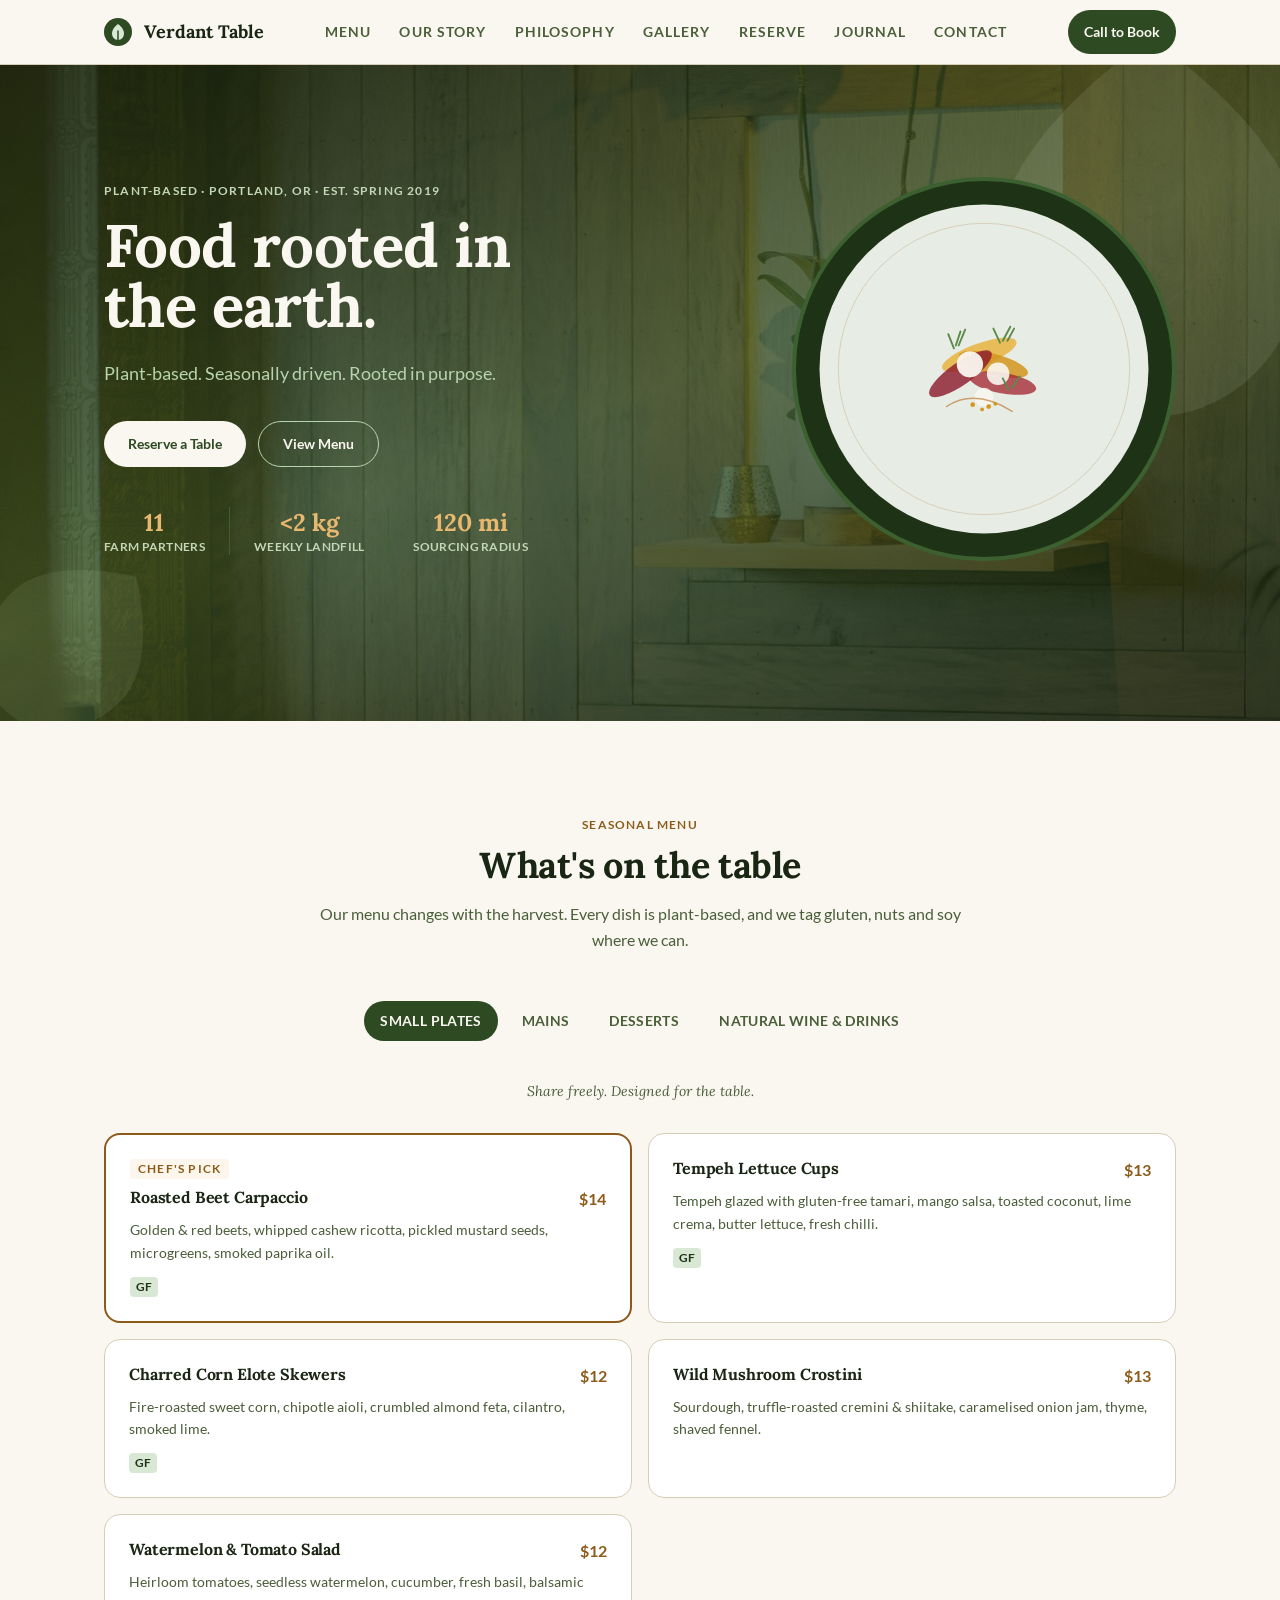
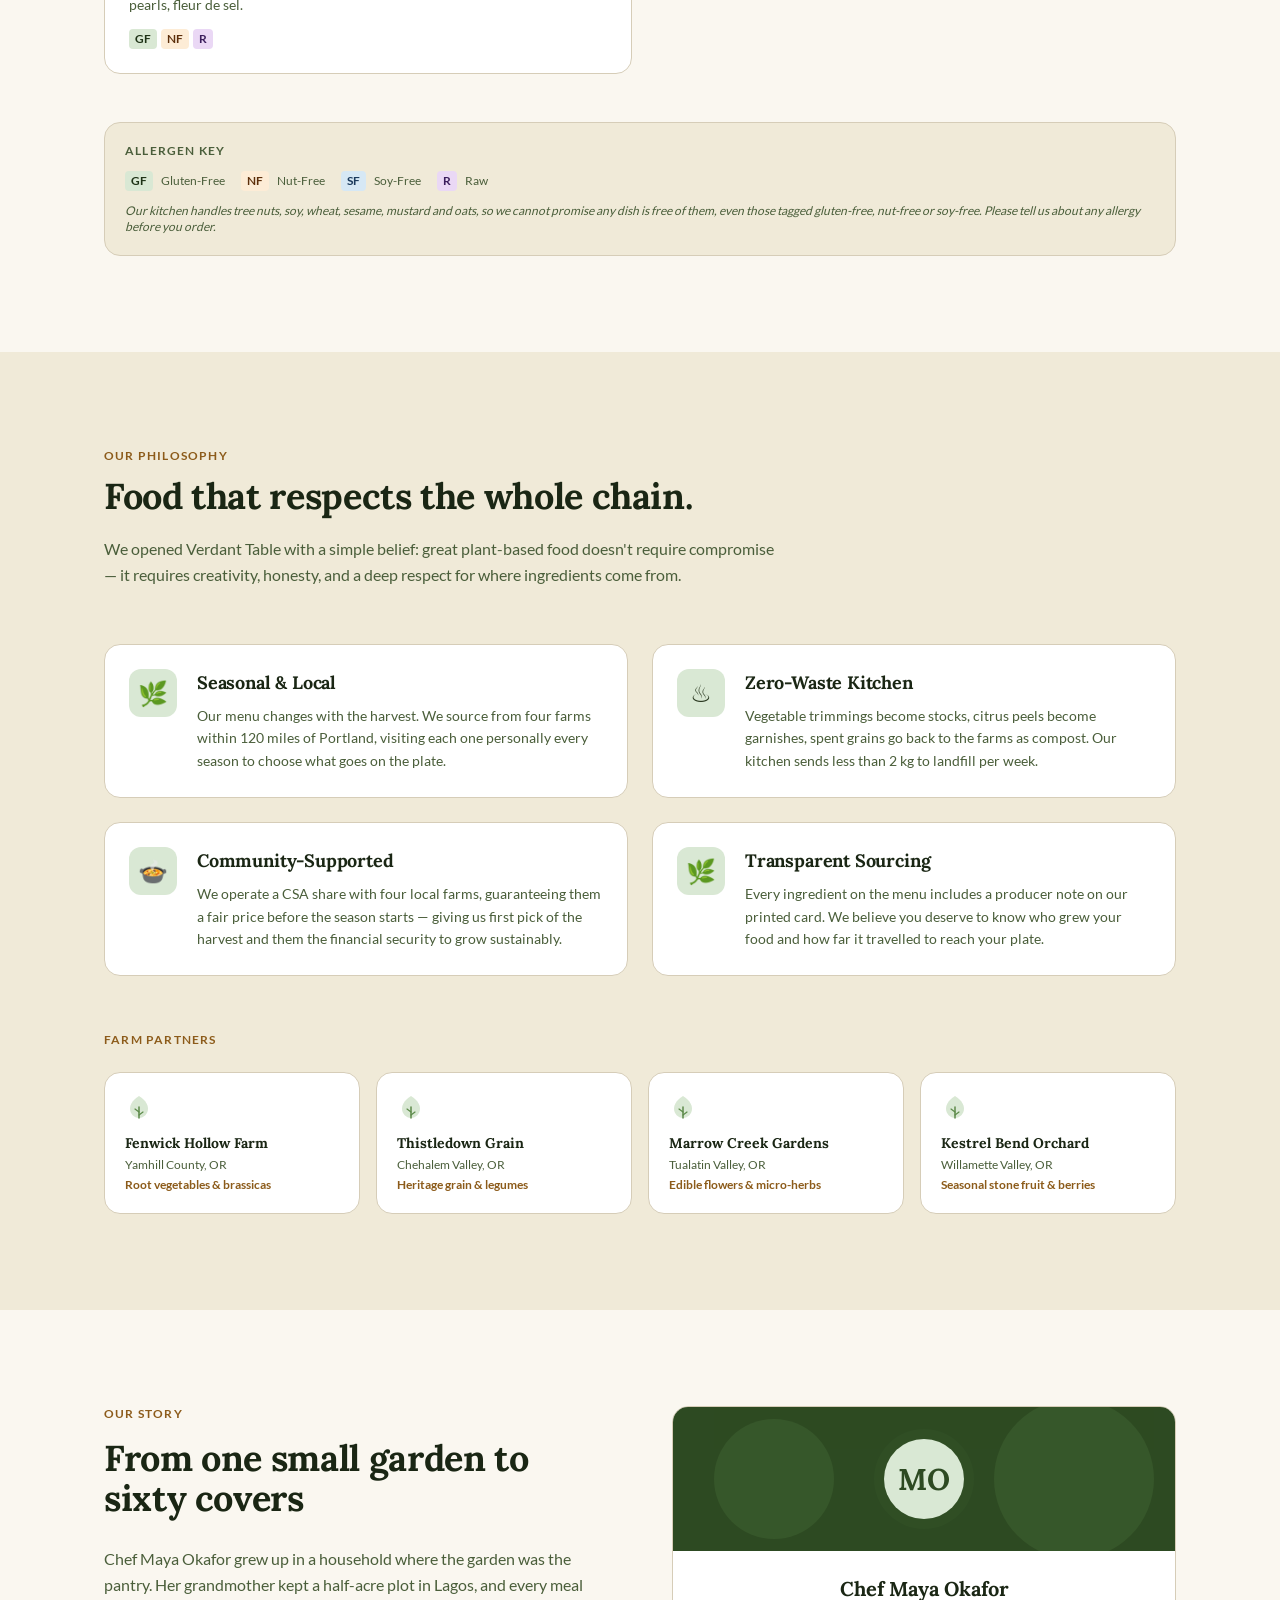
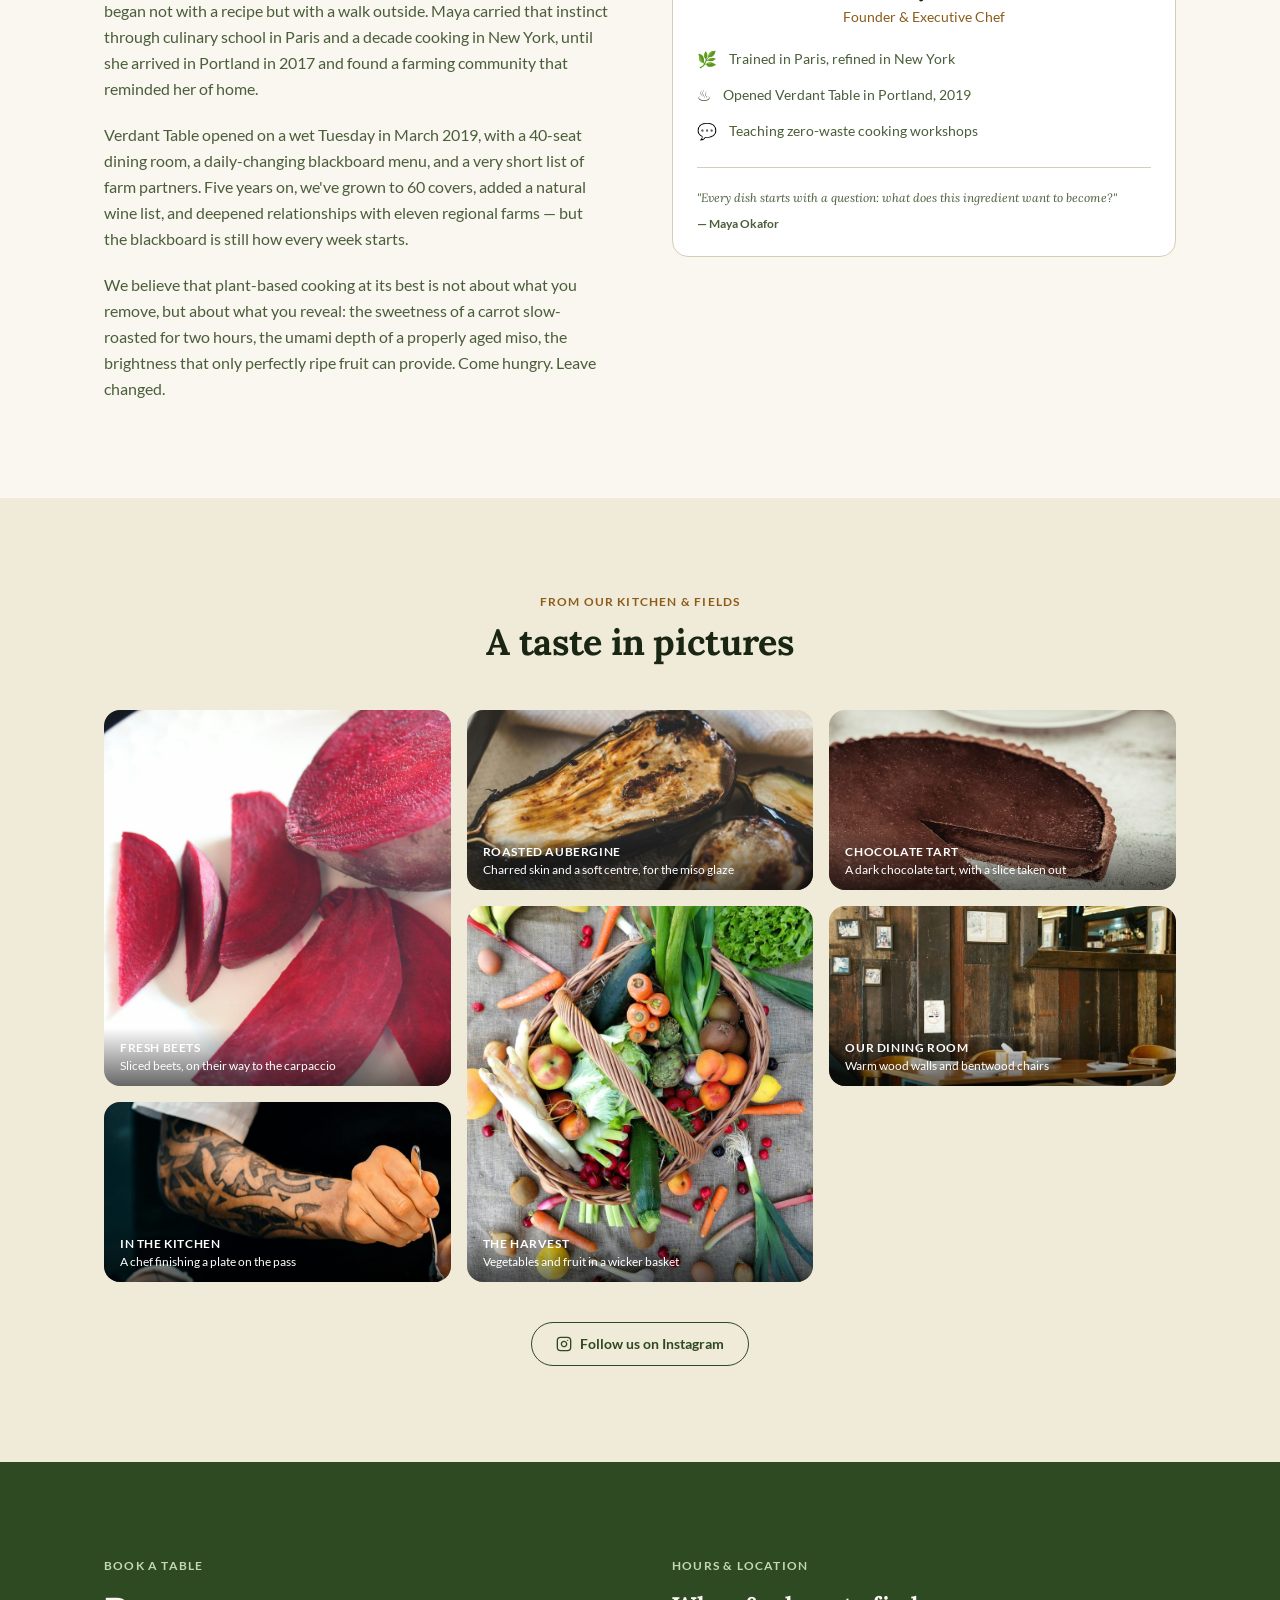
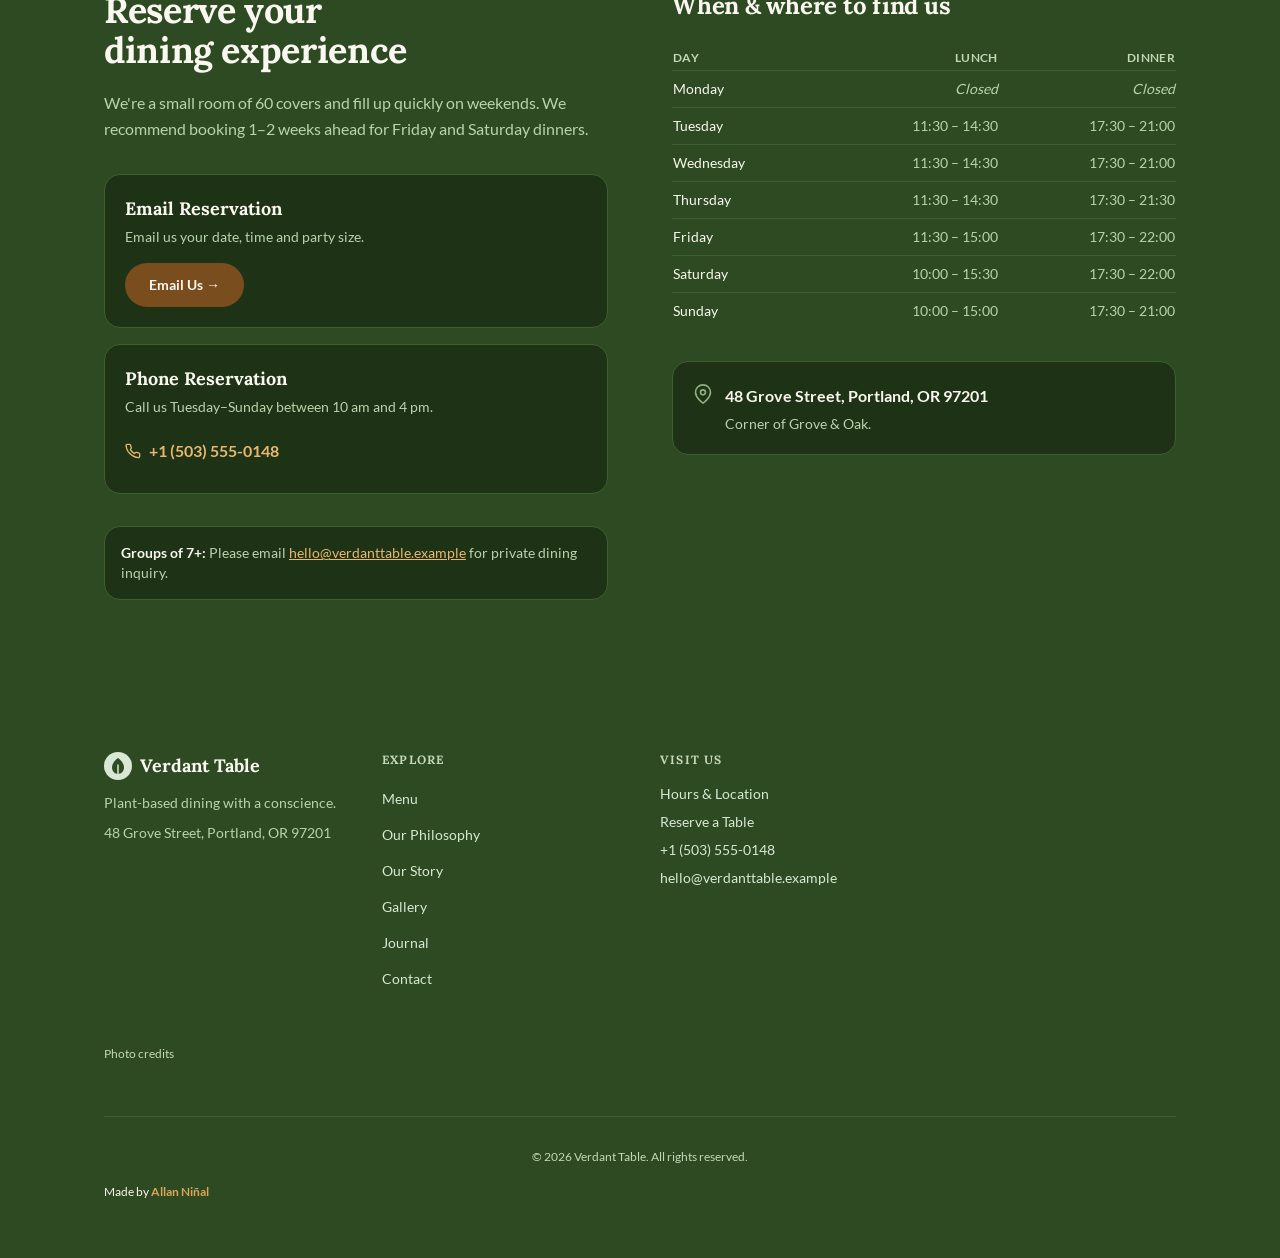
==== commit 6ede490b: "1.0.1: Social links go to each platform's home page rather than a handle that may belong to someone." ====
--- a/index.html
+++ b/index.html
@@ -14,18 +14,18 @@
 Our menu changes with the harvest. Every dish is plant-based, and we tag gluten, nuts and soy where we can.
 </p> </div> <!-- Tab navigation --> <div class="flex flex-wrap justify-center gap-2 mb-10" role="tablist" aria-label="Menu categories" id="menu-tabs"> <button role="tab" aria-selected="true" aria-controls="tab-panel-small-plates" id="tab-small-plates" class="tab-btn" data-tab="small-plates" type="button"> Small Plates </button><button role="tab" aria-selected="false" aria-controls="tab-panel-mains" id="tab-mains" class="tab-btn" data-tab="mains" type="button"> Mains </button><button role="tab" aria-selected="false" aria-controls="tab-panel-desserts" id="tab-desserts" class="tab-btn" data-tab="desserts" type="button"> Desserts </button><button role="tab" aria-selected="false" aria-controls="tab-panel-natural-wine" id="tab-natural-wine" class="tab-btn" data-tab="natural-wine" type="button"> Natural Wine &amp; Drinks </button> </div> <!-- Tab panels --> <div id="tab-panel-small-plates" role="tabpanel" aria-labelledby="tab-small-plates" class="" data-panel="small-plates"> <p class="text-center text-sm italic mb-8" style="color: var(--color-text-subtle); font-family: 'Lora', serif;"> Share freely. Designed for the table. </p> <div class="grid gap-4 sm:grid-cols-2 lg:grid-cols-2"> <article class="card flex flex-col gap-2" style="border-color: var(--color-accent); border-width: 2px;"> <span class="self-start text-xs font-bold uppercase tracking-widest px-2 py-0.5 rounded" style="background-color: var(--color-accent-light); color: var(--color-accent); font-family: 'Lato', sans-serif;">
 Chef's Pick
-</span> <div class="flex items-start justify-between gap-2"> <h3 class="font-display font-bold text-base leading-tight" style="color: var(--color-text);"> Roasted Beet Carpaccio </h3> <span class="font-bold text-base whitespace-nowrap shrink-0" style="color: var(--color-accent);"> $14 </span> </div> <p class="text-sm leading-relaxed" style="color: var(--color-text-muted);"> Golden &amp; red beets, whipped cashew ricotta, pickled mustard seeds, microgreens, smoked paprika oil. </p> <div class="flex flex-wrap gap-1 mt-1"> <span class="allergen-tag tag-gf" title="Gluten-Free"> GF </span> </div> </article><article class="card flex flex-col gap-2" style="">  <div class="flex items-start justify-between gap-2"> <h3 class="font-display font-bold text-base leading-tight" style="color: var(--color-text);"> Tempeh Lettuce Cups </h3> <span class="font-bold text-base whitespace-nowrap shrink-0" style="color: var(--color-accent);"> $13 </span> </div> <p class="text-sm leading-relaxed" style="color: var(--color-text-muted);"> Tamari-glazed tempeh, mango salsa, toasted coconut, lime crema, butter lettuce, fresh chilli. </p> <div class="flex flex-wrap gap-1 mt-1"> <span class="allergen-tag tag-gf" title="Gluten-Free"> GF </span> </div> </article><article class="card flex flex-col gap-2" style="">  <div class="flex items-start justify-between gap-2"> <h3 class="font-display font-bold text-base leading-tight" style="color: var(--color-text);"> Charred Corn Elote Skewers </h3> <span class="font-bold text-base whitespace-nowrap shrink-0" style="color: var(--color-accent);"> $12 </span> </div> <p class="text-sm leading-relaxed" style="color: var(--color-text-muted);"> Fire-roasted sweet corn, chipotle aioli, crumbled almond feta, cilantro, smoked lime. </p> <div class="flex flex-wrap gap-1 mt-1"> <span class="allergen-tag tag-gf" title="Gluten-Free"> GF </span> </div> </article><article class="card flex flex-col gap-2" style="">  <div class="flex items-start justify-between gap-2"> <h3 class="font-display font-bold text-base leading-tight" style="color: var(--color-text);"> Wild Mushroom Crostini </h3> <span class="font-bold text-base whitespace-nowrap shrink-0" style="color: var(--color-accent);"> $13 </span> </div> <p class="text-sm leading-relaxed" style="color: var(--color-text-muted);"> Sourdough, truffle-roasted cremini &amp; shiitake, caramelised onion jam, thyme, shaved fennel. </p>  </article><article class="card flex flex-col gap-2" style="">  <div class="flex items-start justify-between gap-2"> <h3 class="font-display font-bold text-base leading-tight" style="color: var(--color-text);"> Watermelon &amp; Tomato Salad </h3> <span class="font-bold text-base whitespace-nowrap shrink-0" style="color: var(--color-accent);"> $12 </span> </div> <p class="text-sm leading-relaxed" style="color: var(--color-text-muted);"> Heirloom tomatoes, seedless watermelon, cucumber, fresh basil, balsamic pearls, fleur de sel. </p> <div class="flex flex-wrap gap-1 mt-1"> <span class="allergen-tag tag-gf" title="Gluten-Free"> GF </span><span class="allergen-tag tag-nf" title="Nut-Free"> NF </span><span class="allergen-tag tag-r" title="Raw"> R </span> </div> </article> </div> </div><div id="tab-panel-mains" role="tabpanel" aria-labelledby="tab-mains" class="hidden" data-panel="mains"> <p class="text-center text-sm italic mb-8" style="color: var(--color-text-subtle); font-family: 'Lora', serif;"> Seasonal, ingredient-led plates built around the harvest. </p> <div class="grid gap-4 sm:grid-cols-2 lg:grid-cols-2"> <article class="card flex flex-col gap-2" style="border-color: var(--color-accent); border-width: 2px;"> <span class="self-start text-xs font-bold uppercase tracking-widest px-2 py-0.5 rounded" style="background-color: var(--color-accent-light); color: var(--color-accent); font-family: 'Lato', sans-serif;">
+</span> <div class="flex items-start justify-between gap-2"> <h3 class="font-display font-bold text-base leading-tight" style="color: var(--color-text);"> Roasted Beet Carpaccio </h3> <span class="font-bold text-base whitespace-nowrap shrink-0" style="color: var(--color-accent);"> $14 </span> </div> <p class="text-sm leading-relaxed" style="color: var(--color-text-muted);"> Golden &amp; red beets, whipped cashew ricotta, pickled mustard seeds, microgreens, smoked paprika oil. </p> <div class="flex flex-wrap gap-1 mt-1"> <span class="allergen-tag tag-gf" title="Gluten-Free"> GF </span> </div> </article><article class="card flex flex-col gap-2" style="">  <div class="flex items-start justify-between gap-2"> <h3 class="font-display font-bold text-base leading-tight" style="color: var(--color-text);"> Tempeh Lettuce Cups </h3> <span class="font-bold text-base whitespace-nowrap shrink-0" style="color: var(--color-accent);"> $13 </span> </div> <p class="text-sm leading-relaxed" style="color: var(--color-text-muted);"> Tempeh glazed with gluten-free tamari, mango salsa, toasted coconut, lime crema, butter lettuce, fresh chilli. </p> <div class="flex flex-wrap gap-1 mt-1"> <span class="allergen-tag tag-gf" title="Gluten-Free"> GF </span> </div> </article><article class="card flex flex-col gap-2" style="">  <div class="flex items-start justify-between gap-2"> <h3 class="font-display font-bold text-base leading-tight" style="color: var(--color-text);"> Charred Corn Elote Skewers </h3> <span class="font-bold text-base whitespace-nowrap shrink-0" style="color: var(--color-accent);"> $12 </span> </div> <p class="text-sm leading-relaxed" style="color: var(--color-text-muted);"> Fire-roasted sweet corn, chipotle aioli, crumbled almond feta, cilantro, smoked lime. </p> <div class="flex flex-wrap gap-1 mt-1"> <span class="allergen-tag tag-gf" title="Gluten-Free"> GF </span> </div> </article><article class="card flex flex-col gap-2" style="">  <div class="flex items-start justify-between gap-2"> <h3 class="font-display font-bold text-base leading-tight" style="color: var(--color-text);"> Wild Mushroom Crostini </h3> <span class="font-bold text-base whitespace-nowrap shrink-0" style="color: var(--color-accent);"> $13 </span> </div> <p class="text-sm leading-relaxed" style="color: var(--color-text-muted);"> Sourdough, truffle-roasted cremini &amp; shiitake, caramelised onion jam, thyme, shaved fennel. </p>  </article><article class="card flex flex-col gap-2" style="">  <div class="flex items-start justify-between gap-2"> <h3 class="font-display font-bold text-base leading-tight" style="color: var(--color-text);"> Watermelon &amp; Tomato Salad </h3> <span class="font-bold text-base whitespace-nowrap shrink-0" style="color: var(--color-accent);"> $12 </span> </div> <p class="text-sm leading-relaxed" style="color: var(--color-text-muted);"> Heirloom tomatoes, seedless watermelon, cucumber, fresh basil, balsamic pearls, fleur de sel. </p> <div class="flex flex-wrap gap-1 mt-1"> <span class="allergen-tag tag-gf" title="Gluten-Free"> GF </span><span class="allergen-tag tag-nf" title="Nut-Free"> NF </span><span class="allergen-tag tag-r" title="Raw"> R </span> </div> </article> </div> </div><div id="tab-panel-mains" role="tabpanel" aria-labelledby="tab-mains" class="hidden" data-panel="mains"> <p class="text-center text-sm italic mb-8" style="color: var(--color-text-subtle); font-family: 'Lora', serif;"> Seasonal, ingredient-led plates built around the harvest. </p> <div class="grid gap-4 sm:grid-cols-2 lg:grid-cols-2"> <article class="card flex flex-col gap-2" style="border-color: var(--color-accent); border-width: 2px;"> <span class="self-start text-xs font-bold uppercase tracking-widest px-2 py-0.5 rounded" style="background-color: var(--color-accent-light); color: var(--color-accent); font-family: 'Lato', sans-serif;">
 Chef's Pick
 </span> <div class="flex items-start justify-between gap-2"> <h3 class="font-display font-bold text-base leading-tight" style="color: var(--color-text);"> Black Lentil Dal </h3> <span class="font-bold text-base whitespace-nowrap shrink-0" style="color: var(--color-accent);"> $24 </span> </div> <p class="text-sm leading-relaxed" style="color: var(--color-text-muted);"> Slow-cooked beluga lentils, roasted tomato, coconut cream, toasted cumin, served with saffron basmati and charred flatbread. </p> <div class="flex flex-wrap gap-1 mt-1"> <span class="allergen-tag tag-nf" title="Nut-Free"> NF </span><span class="allergen-tag tag-sf" title="Soy-Free"> SF </span> </div> </article><article class="card flex flex-col gap-2" style="">  <div class="flex items-start justify-between gap-2"> <h3 class="font-display font-bold text-base leading-tight" style="color: var(--color-text);"> Celeriac Schnitzel </h3> <span class="font-bold text-base whitespace-nowrap shrink-0" style="color: var(--color-accent);"> $26 </span> </div> <p class="text-sm leading-relaxed" style="color: var(--color-text-muted);"> Herb-crusted celeriac steak, lemon-caper butter, pea &amp; mint smash, pickled red cabbage, dill oil. </p> <div class="flex flex-wrap gap-1 mt-1"> <span class="allergen-tag tag-nf" title="Nut-Free"> NF </span> </div> </article><article class="card flex flex-col gap-2" style="">  <div class="flex items-start justify-between gap-2"> <h3 class="font-display font-bold text-base leading-tight" style="color: var(--color-text);"> Roasted Cauliflower Steak </h3> <span class="font-bold text-base whitespace-nowrap shrink-0" style="color: var(--color-accent);"> $25 </span> </div> <p class="text-sm leading-relaxed" style="color: var(--color-text-muted);"> Whole-roasted cauliflower, chermoula, beluga lentil base, harissa-roasted chickpeas, pomegranate molasses. </p> <div class="flex flex-wrap gap-1 mt-1"> <span class="allergen-tag tag-gf" title="Gluten-Free"> GF </span><span class="allergen-tag tag-nf" title="Nut-Free"> NF </span><span class="allergen-tag tag-sf" title="Soy-Free"> SF </span> </div> </article><article class="card flex flex-col gap-2" style="">  <div class="flex items-start justify-between gap-2"> <h3 class="font-display font-bold text-base leading-tight" style="color: var(--color-text);"> Garden Risotto </h3> <span class="font-bold text-base whitespace-nowrap shrink-0" style="color: var(--color-accent);"> $23 </span> </div> <p class="text-sm leading-relaxed" style="color: var(--color-text-muted);"> Arborio rice, asparagus, English peas, sorrel pesto, spring onion, nutritional yeast, lemon zest. </p> <div class="flex flex-wrap gap-1 mt-1"> <span class="allergen-tag tag-gf" title="Gluten-Free"> GF </span><span class="allergen-tag tag-sf" title="Soy-Free"> SF </span> </div> </article><article class="card flex flex-col gap-2" style="">  <div class="flex items-start justify-between gap-2"> <h3 class="font-display font-bold text-base leading-tight" style="color: var(--color-text);"> Smoked Jackfruit Tacos </h3> <span class="font-bold text-base whitespace-nowrap shrink-0" style="color: var(--color-accent);"> $22 </span> </div> <p class="text-sm leading-relaxed" style="color: var(--color-text-muted);"> Three corn tacos, chipotle-braised jackfruit, avocado crema, pickled jalapeño, cabbage slaw, street salsa. </p> <div class="flex flex-wrap gap-1 mt-1"> <span class="allergen-tag tag-gf" title="Gluten-Free"> GF </span><span class="allergen-tag tag-nf" title="Nut-Free"> NF </span><span class="allergen-tag tag-sf" title="Soy-Free"> SF </span> </div> </article><article class="card flex flex-col gap-2" style="">  <div class="flex items-start justify-between gap-2"> <h3 class="font-display font-bold text-base leading-tight" style="color: var(--color-text);"> Miso-Glazed Aubergine </h3> <span class="font-bold text-base whitespace-nowrap shrink-0" style="color: var(--color-accent);"> $24 </span> </div> <p class="text-sm leading-relaxed" style="color: var(--color-text-muted);"> Whole aubergine, white miso glaze, sesame, pickled cucumber, black rice, shiso, crispy shallots. </p> <div class="flex flex-wrap gap-1 mt-1"> <span class="allergen-tag tag-nf" title="Nut-Free"> NF </span> </div> </article> </div> </div><div id="tab-panel-desserts" role="tabpanel" aria-labelledby="tab-desserts" class="hidden" data-panel="desserts"> <p class="text-center text-sm italic mb-8" style="color: var(--color-text-subtle); font-family: 'Lora', serif;"> Sweet endings, all plant-based. </p> <div class="grid gap-4 sm:grid-cols-2 lg:grid-cols-2"> <article class="card flex flex-col gap-2" style="border-color: var(--color-accent); border-width: 2px;"> <span class="self-start text-xs font-bold uppercase tracking-widest px-2 py-0.5 rounded" style="background-color: var(--color-accent-light); color: var(--color-accent); font-family: 'Lato', sans-serif;">
 Chef's Pick
-</span> <div class="flex items-start justify-between gap-2"> <h3 class="font-display font-bold text-base leading-tight" style="color: var(--color-text);"> Dark Chocolate Tart </h3> <span class="font-bold text-base whitespace-nowrap shrink-0" style="color: var(--color-accent);"> $12 </span> </div> <p class="text-sm leading-relaxed" style="color: var(--color-text-muted);"> Hazelnut crust, 70% cacao ganache, fleur de sel, raspberry coulis, candied orange. </p> <div class="flex flex-wrap gap-1 mt-1"> <span class="allergen-tag tag-gf" title="Gluten-Free"> GF </span> </div> </article><article class="card flex flex-col gap-2" style="">  <div class="flex items-start justify-between gap-2"> <h3 class="font-display font-bold text-base leading-tight" style="color: var(--color-text);"> Coconut Panna Cotta </h3> <span class="font-bold text-base whitespace-nowrap shrink-0" style="color: var(--color-accent);"> $11 </span> </div> <p class="text-sm leading-relaxed" style="color: var(--color-text-muted);"> Coconut cream set with agar, passion fruit curd, toasted coconut flakes, lime zest. </p> <div class="flex flex-wrap gap-1 mt-1"> <span class="allergen-tag tag-gf" title="Gluten-Free"> GF </span><span class="allergen-tag tag-nf" title="Nut-Free"> NF </span><span class="allergen-tag tag-sf" title="Soy-Free"> SF </span> </div> </article><article class="card flex flex-col gap-2" style="">  <div class="flex items-start justify-between gap-2"> <h3 class="font-display font-bold text-base leading-tight" style="color: var(--color-text);"> Seasonal Fruit Crumble </h3> <span class="font-bold text-base whitespace-nowrap shrink-0" style="color: var(--color-accent);"> $13 </span> </div> <p class="text-sm leading-relaxed" style="color: var(--color-text-muted);"> Rotating seasonal stone fruit or berry filling, oat &amp; almond crumble, vanilla oat cream. </p>  </article><article class="card flex flex-col gap-2" style="">  <div class="flex items-start justify-between gap-2"> <h3 class="font-display font-bold text-base leading-tight" style="color: var(--color-text);"> Affogato (Oat) </h3> <span class="font-bold text-base whitespace-nowrap shrink-0" style="color: var(--color-accent);"> $9 </span> </div> <p class="text-sm leading-relaxed" style="color: var(--color-text-muted);"> Oat-milk vanilla gelato, double espresso shot, dark chocolate shavings. </p> <div class="flex flex-wrap gap-1 mt-1"> <span class="allergen-tag tag-nf" title="Nut-Free"> NF </span><span class="allergen-tag tag-sf" title="Soy-Free"> SF </span> </div> </article> </div> </div><div id="tab-panel-natural-wine" role="tabpanel" aria-labelledby="tab-natural-wine" class="hidden" data-panel="natural-wine"> <p class="text-center text-sm italic mb-8" style="color: var(--color-text-subtle); font-family: 'Lora', serif;"> Low-intervention, biodynamic, and organic pours. Ask our team for the seasonal selection. </p> <div class="grid gap-4 sm:grid-cols-2 lg:grid-cols-2"> <article class="card flex flex-col gap-2" style="">  <div class="flex items-start justify-between gap-2"> <h3 class="font-display font-bold text-base leading-tight" style="color: var(--color-text);"> Pét-Nat Blanc </h3> <span class="font-bold text-base whitespace-nowrap shrink-0" style="color: var(--color-accent);"> $14 / glass · $58 / bottle </span> </div> <p class="text-sm leading-relaxed" style="color: var(--color-text-muted);"> Méthode ancestrale sparkling. Chenin Blanc. Loire Valley, France. Lively, floral, bone-dry. </p> <div class="flex flex-wrap gap-1 mt-1"> <span class="allergen-tag tag-nf" title="Nut-Free"> NF </span><span class="allergen-tag tag-sf" title="Soy-Free"> SF </span> </div> </article><article class="card flex flex-col gap-2" style="">  <div class="flex items-start justify-between gap-2"> <h3 class="font-display font-bold text-base leading-tight" style="color: var(--color-text);"> Orange Wine </h3> <span class="font-bold text-base whitespace-nowrap shrink-0" style="color: var(--color-accent);"> $15 / glass · $62 / bottle </span> </div> <p class="text-sm leading-relaxed" style="color: var(--color-text-muted);"> Skin-contact Pinot Grigio. Friuli, Italy. Amber hue, dried apricot, tannic finish. </p> <div class="flex flex-wrap gap-1 mt-1"> <span class="allergen-tag tag-nf" title="Nut-Free"> NF </span><span class="allergen-tag tag-sf" title="Soy-Free"> SF </span> </div> </article><article class="card flex flex-col gap-2" style="">  <div class="flex items-start justify-between gap-2"> <h3 class="font-display font-bold text-base leading-tight" style="color: var(--color-text);"> Biodynamic Red </h3> <span class="font-bold text-base whitespace-nowrap shrink-0" style="color: var(--color-accent);"> $16 / glass · $66 / bottle </span> </div> <p class="text-sm leading-relaxed" style="color: var(--color-text-muted);"> Grenache blend. Rhône, France. Spice, red berry, earthy minerality. Light-to-medium body. </p> <div class="flex flex-wrap gap-1 mt-1"> <span class="allergen-tag tag-nf" title="Nut-Free"> NF </span><span class="allergen-tag tag-sf" title="Soy-Free"> SF </span> </div> </article><article class="card flex flex-col gap-2" style="">  <div class="flex items-start justify-between gap-2"> <h3 class="font-display font-bold text-base leading-tight" style="color: var(--color-text);"> Kombucha Flight </h3> <span class="font-bold text-base whitespace-nowrap shrink-0" style="color: var(--color-accent);"> $10 </span> </div> <p class="text-sm leading-relaxed" style="color: var(--color-text-muted);"> Three 60 ml pours of our in-house rotating seasonal kombucha — current flavours change weekly. </p> <div class="flex flex-wrap gap-1 mt-1"> <span class="allergen-tag tag-gf" title="Gluten-Free"> GF </span><span class="allergen-tag tag-nf" title="Nut-Free"> NF </span><span class="allergen-tag tag-sf" title="Soy-Free"> SF </span> </div> </article><article class="card flex flex-col gap-2" style="">  <div class="flex items-start justify-between gap-2"> <h3 class="font-display font-bold text-base leading-tight" style="color: var(--color-text);"> Botanical Spritz </h3> <span class="font-bold text-base whitespace-nowrap shrink-0" style="color: var(--color-accent);"> $8 </span> </div> <p class="text-sm leading-relaxed" style="color: var(--color-text-muted);"> Elderflower, cucumber, fresh mint, lime, sparkling water, zero alcohol. </p> <div class="flex flex-wrap gap-1 mt-1"> <span class="allergen-tag tag-gf" title="Gluten-Free"> GF </span><span class="allergen-tag tag-nf" title="Nut-Free"> NF </span><span class="allergen-tag tag-sf" title="Soy-Free"> SF </span><span class="allergen-tag tag-r" title="Raw"> R </span> </div> </article> </div> </div> <!-- Allergen legend --> <div class="mt-12 rounded-2xl border p-5" style="border-color: var(--color-border); background-color: var(--color-surface-2);"> <p class="text-xs font-bold uppercase tracking-widest mb-3" style="color: var(--color-text-muted); font-family: 'Lato', sans-serif;">Allergen Key</p> <div class="flex flex-wrap gap-4"> <div class="flex items-center gap-2"> <span class="allergen-tag tag-gf">GF</span> <span class="text-xs" style="color: var(--color-text-muted);" title="Contains no wheat, barley, rye or oats. Cross-contamination possible in our kitchen — inform your server if you have coeliac disease.">Gluten-Free</span> </div><div class="flex items-center gap-2"> <span class="allergen-tag tag-nf">NF</span> <span class="text-xs" style="color: var(--color-text-muted);" title="Contains no tree nuts or peanuts in its ingredients.">Nut-Free</span> </div><div class="flex items-center gap-2"> <span class="allergen-tag tag-sf">SF</span> <span class="text-xs" style="color: var(--color-text-muted);" title="Made without soy or soy-derived ingredients.">Soy-Free</span> </div><div class="flex items-center gap-2"> <span class="allergen-tag tag-r">R</span> <span class="text-xs" style="color: var(--color-text-muted);" title="Served uncooked or only lightly warmed.">Raw</span> </div> </div> <p class="mt-3 text-xs italic" style="color: var(--color-text-subtle);"> Our kitchen handles tree nuts, soy, wheat, sesame, mustard and oats, so we cannot promise any dish is free of them, even those tagged gluten-free, nut-free or soy-free. Please tell us about any allergy before you order. </p> </div> </div> </section>  <section id="philosophy" aria-labelledby="philosophy-heading" class="py-16 lg:py-24" style="background-color: var(--color-surface-2);"> <div class="container-x"> <!-- Header --> <div class="max-w-2xl mb-14"> <p class="eyebrow mb-3">Our Philosophy</p> <h2 id="philosophy-heading" class="font-display text-3xl sm:text-4xl font-bold mb-5" style="color: var(--color-text);"> Food that respects the whole chain. </h2> <p class="text-base leading-relaxed" style="color: var(--color-text-muted);"> We opened Verdant Table with a simple belief: great plant-based food doesn&#39;t require compromise — it requires creativity, honesty, and a deep respect for where ingredients come from. </p> </div> <!-- Pillars grid --> <div class="grid gap-6 sm:grid-cols-2"> <div class="card flex gap-5"> <div class="shrink-0 flex h-12 w-12 items-center justify-center rounded-xl text-2xl" style="background-color: var(--color-moss-light);" aria-hidden="true"> <span>&#127807;</span> </div> <div> <h3 class="font-display font-bold text-lg mb-2" style="color: var(--color-text);"> Seasonal &amp; Local </h3> <p class="text-sm leading-relaxed" style="color: var(--color-text-muted);"> Our menu changes with the harvest. We source from 11 farms within 120 miles of Portland, visiting each one personally every season to choose what goes on the plate. </p> </div> </div><div class="card flex gap-5"> <div class="shrink-0 flex h-12 w-12 items-center justify-center rounded-xl text-2xl" style="background-color: var(--color-moss-light);" aria-hidden="true"> <span>&#9832;</span> </div> <div> <h3 class="font-display font-bold text-lg mb-2" style="color: var(--color-text);"> Zero-Waste Kitchen </h3> <p class="text-sm leading-relaxed" style="color: var(--color-text-muted);"> Vegetable trimmings become stocks, citrus peels become garnishes, spent grains go back to the farms as compost. Our kitchen sends less than 2 kg to landfill per week. </p> </div> </div><div class="card flex gap-5"> <div class="shrink-0 flex h-12 w-12 items-center justify-center rounded-xl text-2xl" style="background-color: var(--color-moss-light);" aria-hidden="true"> <span>&#127858;</span> </div> <div> <h3 class="font-display font-bold text-lg mb-2" style="color: var(--color-text);"> Community-Supported </h3> <p class="text-sm leading-relaxed" style="color: var(--color-text-muted);"> We operate a CSA share with four local farms, guaranteeing them a fair price before the season starts — giving us first pick of the harvest and them the financial security to grow sustainably. </p> </div> </div><div class="card flex gap-5"> <div class="shrink-0 flex h-12 w-12 items-center justify-center rounded-xl text-2xl" style="background-color: var(--color-moss-light);" aria-hidden="true"> <span>&#127807;</span> </div> <div> <h3 class="font-display font-bold text-lg mb-2" style="color: var(--color-text);"> Transparent Sourcing </h3> <p class="text-sm leading-relaxed" style="color: var(--color-text-muted);"> Every ingredient on the menu includes a producer note on our printed card. We believe you deserve to know who grew your food and how far it travelled to reach your plate. </p> </div> </div> </div> <!-- Farm partners --> <div class="mt-14"> <p class="eyebrow mb-6">Farm Partners</p> <div class="grid gap-4 sm:grid-cols-2 lg:grid-cols-4"> <div class="rounded-2xl border p-5" style="background-color: var(--color-surface); border-color: var(--color-border);"> <!-- Farm leaf icon --> <div class="mb-3" aria-hidden="true"> <svg width="28" height="28" viewBox="0 0 28 28" fill="none" xmlns="http://www.w3.org/2000/svg"> <path d="M14 3C14 3 5 8 5 15.5C5 20.7 9.03 25 14 25C18.97 25 23 20.7 23 15.5C23 8 14 3 14 3Z" fill="#D9E8D4"></path> <path d="M14 25V14" stroke="#5C8A4A" stroke-width="1.5" stroke-linecap="round"></path> <path d="M14 19L10 16" stroke="#5C8A4A" stroke-width="1.2" stroke-linecap="round"></path> <path d="M14 22L18 19" stroke="#5C8A4A" stroke-width="1.2" stroke-linecap="round"></path> </svg> </div> <p class="font-display font-bold text-sm mb-1" style="color: var(--color-text);">Fenwick Hollow Farm</p> <p class="text-xs mb-1" style="color: var(--color-text-subtle);">Yamhill County, OR</p> <p class="text-xs font-semibold" style="color: var(--color-accent);">Root vegetables &amp; brassicas</p> </div><div class="rounded-2xl border p-5" style="background-color: var(--color-surface); border-color: var(--color-border);"> <!-- Farm leaf icon --> <div class="mb-3" aria-hidden="true"> <svg width="28" height="28" viewBox="0 0 28 28" fill="none" xmlns="http://www.w3.org/2000/svg"> <path d="M14 3C14 3 5 8 5 15.5C5 20.7 9.03 25 14 25C18.97 25 23 20.7 23 15.5C23 8 14 3 14 3Z" fill="#D9E8D4"></path> <path d="M14 25V14" stroke="#5C8A4A" stroke-width="1.5" stroke-linecap="round"></path> <path d="M14 19L10 16" stroke="#5C8A4A" stroke-width="1.2" stroke-linecap="round"></path> <path d="M14 22L18 19" stroke="#5C8A4A" stroke-width="1.2" stroke-linecap="round"></path> </svg> </div> <p class="font-display font-bold text-sm mb-1" style="color: var(--color-text);">Thistledown Grain</p> <p class="text-xs mb-1" style="color: var(--color-text-subtle);">Chehalem Valley, OR</p> <p class="text-xs font-semibold" style="color: var(--color-accent);">Heritage grain &amp; legumes</p> </div><div class="rounded-2xl border p-5" style="background-color: var(--color-surface); border-color: var(--color-border);"> <!-- Farm leaf icon --> <div class="mb-3" aria-hidden="true"> <svg width="28" height="28" viewBox="0 0 28 28" fill="none" xmlns="http://www.w3.org/2000/svg"> <path d="M14 3C14 3 5 8 5 15.5C5 20.7 9.03 25 14 25C18.97 25 23 20.7 23 15.5C23 8 14 3 14 3Z" fill="#D9E8D4"></path> <path d="M14 25V14" stroke="#5C8A4A" stroke-width="1.5" stroke-linecap="round"></path> <path d="M14 19L10 16" stroke="#5C8A4A" stroke-width="1.2" stroke-linecap="round"></path> <path d="M14 22L18 19" stroke="#5C8A4A" stroke-width="1.2" stroke-linecap="round"></path> </svg> </div> <p class="font-display font-bold text-sm mb-1" style="color: var(--color-text);">Marrow Creek Gardens</p> <p class="text-xs mb-1" style="color: var(--color-text-subtle);">Tualatin Valley, OR</p> <p class="text-xs font-semibold" style="color: var(--color-accent);">Edible flowers &amp; micro-herbs</p> </div><div class="rounded-2xl border p-5" style="background-color: var(--color-surface); border-color: var(--color-border);"> <!-- Farm leaf icon --> <div class="mb-3" aria-hidden="true"> <svg width="28" height="28" viewBox="0 0 28 28" fill="none" xmlns="http://www.w3.org/2000/svg"> <path d="M14 3C14 3 5 8 5 15.5C5 20.7 9.03 25 14 25C18.97 25 23 20.7 23 15.5C23 8 14 3 14 3Z" fill="#D9E8D4"></path> <path d="M14 25V14" stroke="#5C8A4A" stroke-width="1.5" stroke-linecap="round"></path> <path d="M14 19L10 16" stroke="#5C8A4A" stroke-width="1.2" stroke-linecap="round"></path> <path d="M14 22L18 19" stroke="#5C8A4A" stroke-width="1.2" stroke-linecap="round"></path> </svg> </div> <p class="font-display font-bold text-sm mb-1" style="color: var(--color-text);">Kestrel Bend Orchard</p> <p class="text-xs mb-1" style="color: var(--color-text-subtle);">Willamette Valley, OR</p> <p class="text-xs font-semibold" style="color: var(--color-accent);">Seasonal stone fruit &amp; berries</p> </div> </div> </div> </div> </section> <section id="story" aria-labelledby="story-heading" class="py-16 lg:py-24" style="background-color: var(--color-bg);"> <div class="container-x"> <div class="grid gap-12 lg:grid-cols-2 lg:gap-16 items-start"> <!-- Story text --> <div> <p class="eyebrow mb-4">Our Story</p> <h2 id="story-heading" class="font-display text-3xl sm:text-4xl font-bold mb-7" style="color: var(--color-text);"> From one small garden to sixty covers </h2> <div class="space-y-5"> <p class="text-base leading-relaxed" style="color: var(--color-text-muted);">Chef Maya Okafor grew up in a household where the garden was the pantry. Her grandmother kept a half-acre plot in Lagos, and every meal began not with a recipe but with a walk outside. Maya carried that instinct through culinary school in Paris and a decade cooking in New York, until she arrived in Portland in 2017 and found a farming community that reminded her of home.</p><p class="text-base leading-relaxed" style="color: var(--color-text-muted);">Verdant Table opened on a wet Tuesday in March 2019, with a 40-seat dining room, a daily-changing blackboard menu, and a very short list of farm partners. Five years on, we&#39;ve grown to 60 covers, added a natural wine list, and deepened relationships with eleven regional farms — but the blackboard is still how every week starts.</p><p class="text-base leading-relaxed" style="color: var(--color-text-muted);">We believe that plant-based cooking at its best is not about what you remove, but about what you reveal: the sweetness of a carrot slow-roasted for two hours, the umami depth of a properly aged miso, the brightness that only perfectly ripe fruit can provide. Come hungry. Leave changed.</p> </div> </div> <!-- Chef / founder card --> <div class="sticky top-24"> <div class="card overflow-hidden"> <!-- Decorative moss header --> <div class="relative -mx-6 -mt-6 mb-6 h-36 flex items-center justify-center" style="background-color: var(--color-moss);" aria-hidden="true"> <!-- Abstract botanical background --> <svg class="absolute inset-0 w-full h-full opacity-20" viewBox="0 0 400 144" fill="none" xmlns="http://www.w3.org/2000/svg"> <circle cx="50" cy="72" r="60" fill="#5C8A4A"></circle> <circle cx="350" cy="72" r="80" fill="#5C8A4A"></circle> <circle cx="200" cy="72" r="50" fill="#3D6030"></circle> </svg> <!-- Chef avatar placeholder --> <div class="relative z-10 h-20 w-20 rounded-full flex items-center justify-center text-3xl font-display font-bold" style="background-color: #D9E8D4; color: #2D4A22;" aria-label="Chef Maya Okafor">
+</span> <div class="flex items-start justify-between gap-2"> <h3 class="font-display font-bold text-base leading-tight" style="color: var(--color-text);"> Dark Chocolate Tart </h3> <span class="font-bold text-base whitespace-nowrap shrink-0" style="color: var(--color-accent);"> $12 </span> </div> <p class="text-sm leading-relaxed" style="color: var(--color-text-muted);"> Hazelnut crust, 70% cacao ganache, fleur de sel, raspberry coulis, candied orange. </p> <div class="flex flex-wrap gap-1 mt-1"> <span class="allergen-tag tag-gf" title="Gluten-Free"> GF </span> </div> </article><article class="card flex flex-col gap-2" style="">  <div class="flex items-start justify-between gap-2"> <h3 class="font-display font-bold text-base leading-tight" style="color: var(--color-text);"> Coconut Panna Cotta </h3> <span class="font-bold text-base whitespace-nowrap shrink-0" style="color: var(--color-accent);"> $11 </span> </div> <p class="text-sm leading-relaxed" style="color: var(--color-text-muted);"> Coconut cream set with agar, passion fruit curd, toasted coconut flakes, lime zest. </p> <div class="flex flex-wrap gap-1 mt-1"> <span class="allergen-tag tag-gf" title="Gluten-Free"> GF </span><span class="allergen-tag tag-nf" title="Nut-Free"> NF </span><span class="allergen-tag tag-sf" title="Soy-Free"> SF </span> </div> </article><article class="card flex flex-col gap-2" style="">  <div class="flex items-start justify-between gap-2"> <h3 class="font-display font-bold text-base leading-tight" style="color: var(--color-text);"> Seasonal Fruit Crumble </h3> <span class="font-bold text-base whitespace-nowrap shrink-0" style="color: var(--color-accent);"> $13 </span> </div> <p class="text-sm leading-relaxed" style="color: var(--color-text-muted);"> Rotating seasonal stone fruit or berry filling, oat &amp; almond crumble, vanilla oat cream. </p>  </article><article class="card flex flex-col gap-2" style="">  <div class="flex items-start justify-between gap-2"> <h3 class="font-display font-bold text-base leading-tight" style="color: var(--color-text);"> Affogato (Oat) </h3> <span class="font-bold text-base whitespace-nowrap shrink-0" style="color: var(--color-accent);"> $9 </span> </div> <p class="text-sm leading-relaxed" style="color: var(--color-text-muted);"> Oat-milk vanilla gelato, double espresso shot, dark chocolate shavings. </p> <div class="flex flex-wrap gap-1 mt-1"> <span class="allergen-tag tag-nf" title="Nut-Free"> NF </span><span class="allergen-tag tag-sf" title="Soy-Free"> SF </span> </div> </article> </div> </div><div id="tab-panel-natural-wine" role="tabpanel" aria-labelledby="tab-natural-wine" class="hidden" data-panel="natural-wine"> <p class="text-center text-sm italic mb-8" style="color: var(--color-text-subtle); font-family: 'Lora', serif;"> Low-intervention, biodynamic, and organic pours. Ask our team for the seasonal selection. </p> <div class="grid gap-4 sm:grid-cols-2 lg:grid-cols-2"> <article class="card flex flex-col gap-2" style="">  <div class="flex items-start justify-between gap-2"> <h3 class="font-display font-bold text-base leading-tight" style="color: var(--color-text);"> Pét-Nat Blanc </h3> <span class="font-bold text-base whitespace-nowrap shrink-0" style="color: var(--color-accent);"> $14 / glass · $58 / bottle </span> </div> <p class="text-sm leading-relaxed" style="color: var(--color-text-muted);"> Méthode ancestrale sparkling. Chenin Blanc. Loire Valley, France. Lively, floral, bone-dry. </p> <div class="flex flex-wrap gap-1 mt-1"> <span class="allergen-tag tag-nf" title="Nut-Free"> NF </span><span class="allergen-tag tag-sf" title="Soy-Free"> SF </span> </div> </article><article class="card flex flex-col gap-2" style="">  <div class="flex items-start justify-between gap-2"> <h3 class="font-display font-bold text-base leading-tight" style="color: var(--color-text);"> Orange Wine </h3> <span class="font-bold text-base whitespace-nowrap shrink-0" style="color: var(--color-accent);"> $15 / glass · $62 / bottle </span> </div> <p class="text-sm leading-relaxed" style="color: var(--color-text-muted);"> Skin-contact Pinot Grigio. Friuli, Italy. Amber hue, dried apricot, tannic finish. </p> <div class="flex flex-wrap gap-1 mt-1"> <span class="allergen-tag tag-nf" title="Nut-Free"> NF </span><span class="allergen-tag tag-sf" title="Soy-Free"> SF </span> </div> </article><article class="card flex flex-col gap-2" style="">  <div class="flex items-start justify-between gap-2"> <h3 class="font-display font-bold text-base leading-tight" style="color: var(--color-text);"> Biodynamic Red </h3> <span class="font-bold text-base whitespace-nowrap shrink-0" style="color: var(--color-accent);"> $16 / glass · $66 / bottle </span> </div> <p class="text-sm leading-relaxed" style="color: var(--color-text-muted);"> Grenache blend. Rhône, France. Spice, red berry, earthy minerality. Light-to-medium body. </p> <div class="flex flex-wrap gap-1 mt-1"> <span class="allergen-tag tag-nf" title="Nut-Free"> NF </span><span class="allergen-tag tag-sf" title="Soy-Free"> SF </span> </div> </article><article class="card flex flex-col gap-2" style="">  <div class="flex items-start justify-between gap-2"> <h3 class="font-display font-bold text-base leading-tight" style="color: var(--color-text);"> Kombucha Flight </h3> <span class="font-bold text-base whitespace-nowrap shrink-0" style="color: var(--color-accent);"> $10 </span> </div> <p class="text-sm leading-relaxed" style="color: var(--color-text-muted);"> Three 60 ml pours of our in-house rotating seasonal kombucha — current flavours change weekly. </p> <div class="flex flex-wrap gap-1 mt-1"> <span class="allergen-tag tag-gf" title="Gluten-Free"> GF </span><span class="allergen-tag tag-nf" title="Nut-Free"> NF </span><span class="allergen-tag tag-sf" title="Soy-Free"> SF </span> </div> </article><article class="card flex flex-col gap-2" style="">  <div class="flex items-start justify-between gap-2"> <h3 class="font-display font-bold text-base leading-tight" style="color: var(--color-text);"> Botanical Spritz </h3> <span class="font-bold text-base whitespace-nowrap shrink-0" style="color: var(--color-accent);"> $8 </span> </div> <p class="text-sm leading-relaxed" style="color: var(--color-text-muted);"> Elderflower, cucumber, fresh mint, lime, sparkling water, zero alcohol. </p> <div class="flex flex-wrap gap-1 mt-1"> <span class="allergen-tag tag-gf" title="Gluten-Free"> GF </span><span class="allergen-tag tag-nf" title="Nut-Free"> NF </span><span class="allergen-tag tag-sf" title="Soy-Free"> SF </span><span class="allergen-tag tag-r" title="Raw"> R </span> </div> </article> </div> </div> <!-- Allergen legend --> <div class="mt-12 rounded-2xl border p-5" style="border-color: var(--color-border); background-color: var(--color-surface-2);"> <p class="text-xs font-bold uppercase tracking-widest mb-3" style="color: var(--color-text-muted); font-family: 'Lato', sans-serif;">Allergen Key</p> <div class="flex flex-wrap gap-4"> <div class="flex items-center gap-2"> <span class="allergen-tag tag-gf">GF</span> <span class="text-xs" style="color: var(--color-text-muted);" title="Contains no wheat, barley, rye or oats. Cross-contamination possible in our kitchen — inform your server if you have coeliac disease.">Gluten-Free</span> </div><div class="flex items-center gap-2"> <span class="allergen-tag tag-nf">NF</span> <span class="text-xs" style="color: var(--color-text-muted);" title="Contains no tree nuts or peanuts in its ingredients.">Nut-Free</span> </div><div class="flex items-center gap-2"> <span class="allergen-tag tag-sf">SF</span> <span class="text-xs" style="color: var(--color-text-muted);" title="Made without soy or soy-derived ingredients.">Soy-Free</span> </div><div class="flex items-center gap-2"> <span class="allergen-tag tag-r">R</span> <span class="text-xs" style="color: var(--color-text-muted);" title="Served uncooked or only lightly warmed.">Raw</span> </div> </div> <p class="mt-3 text-xs italic" style="color: var(--color-text-subtle);"> Our kitchen handles tree nuts, soy, wheat, sesame, mustard and oats, so we cannot promise any dish is free of them, even those tagged gluten-free, nut-free or soy-free. Please tell us about any allergy before you order. </p> </div> </div> </section>  <section id="philosophy" aria-labelledby="philosophy-heading" class="py-16 lg:py-24" style="background-color: var(--color-surface-2);"> <div class="container-x"> <!-- Header --> <div class="max-w-2xl mb-14"> <p class="eyebrow mb-3">Our Philosophy</p> <h2 id="philosophy-heading" class="font-display text-3xl sm:text-4xl font-bold mb-5" style="color: var(--color-text);"> Food that respects the whole chain. </h2> <p class="text-base leading-relaxed" style="color: var(--color-text-muted);"> We opened Verdant Table with a simple belief: great plant-based food doesn&#39;t require compromise — it requires creativity, honesty, and a deep respect for where ingredients come from. </p> </div> <!-- Pillars grid --> <div class="grid gap-6 sm:grid-cols-2"> <div class="card flex gap-5"> <div class="shrink-0 flex h-12 w-12 items-center justify-center rounded-xl text-2xl" style="background-color: var(--color-moss-light);" aria-hidden="true"> <span>&#127807;</span> </div> <div> <h3 class="font-display font-bold text-lg mb-2" style="color: var(--color-text);"> Seasonal &amp; Local </h3> <p class="text-sm leading-relaxed" style="color: var(--color-text-muted);"> Our menu changes with the harvest. We source from four farms within 120 miles of Portland, visiting each one personally every season to choose what goes on the plate. </p> </div> </div><div class="card flex gap-5"> <div class="shrink-0 flex h-12 w-12 items-center justify-center rounded-xl text-2xl" style="background-color: var(--color-moss-light);" aria-hidden="true"> <span>&#9832;</span> </div> <div> <h3 class="font-display font-bold text-lg mb-2" style="color: var(--color-text);"> Zero-Waste Kitchen </h3> <p class="text-sm leading-relaxed" style="color: var(--color-text-muted);"> Vegetable trimmings become stocks, citrus peels become garnishes, spent grains go back to the farms as compost. Our kitchen sends less than 2 kg to landfill per week. </p> </div> </div><div class="card flex gap-5"> <div class="shrink-0 flex h-12 w-12 items-center justify-center rounded-xl text-2xl" style="background-color: var(--color-moss-light);" aria-hidden="true"> <span>&#127858;</span> </div> <div> <h3 class="font-display font-bold text-lg mb-2" style="color: var(--color-text);"> Community-Supported </h3> <p class="text-sm leading-relaxed" style="color: var(--color-text-muted);"> We operate a CSA share with four local farms, guaranteeing them a fair price before the season starts — giving us first pick of the harvest and them the financial security to grow sustainably. </p> </div> </div><div class="card flex gap-5"> <div class="shrink-0 flex h-12 w-12 items-center justify-center rounded-xl text-2xl" style="background-color: var(--color-moss-light);" aria-hidden="true"> <span>&#127807;</span> </div> <div> <h3 class="font-display font-bold text-lg mb-2" style="color: var(--color-text);"> Transparent Sourcing </h3> <p class="text-sm leading-relaxed" style="color: var(--color-text-muted);"> Every ingredient on the menu includes a producer note on our printed card. We believe you deserve to know who grew your food and how far it travelled to reach your plate. </p> </div> </div> </div> <!-- Farm partners --> <div class="mt-14"> <p class="eyebrow mb-6">Farm Partners</p> <div class="grid gap-4 sm:grid-cols-2 lg:grid-cols-4"> <div class="rounded-2xl border p-5" style="background-color: var(--color-surface); border-color: var(--color-border);"> <!-- Farm leaf icon --> <div class="mb-3" aria-hidden="true"> <svg width="28" height="28" viewBox="0 0 28 28" fill="none" xmlns="http://www.w3.org/2000/svg"> <path d="M14 3C14 3 5 8 5 15.5C5 20.7 9.03 25 14 25C18.97 25 23 20.7 23 15.5C23 8 14 3 14 3Z" fill="#D9E8D4"></path> <path d="M14 25V14" stroke="#5C8A4A" stroke-width="1.5" stroke-linecap="round"></path> <path d="M14 19L10 16" stroke="#5C8A4A" stroke-width="1.2" stroke-linecap="round"></path> <path d="M14 22L18 19" stroke="#5C8A4A" stroke-width="1.2" stroke-linecap="round"></path> </svg> </div> <p class="font-display font-bold text-sm mb-1" style="color: var(--color-text);">Fenwick Hollow Farm</p> <p class="text-xs mb-1" style="color: var(--color-text-subtle);">Yamhill County, OR</p> <p class="text-xs font-semibold" style="color: var(--color-accent);">Root vegetables &amp; brassicas</p> </div><div class="rounded-2xl border p-5" style="background-color: var(--color-surface); border-color: var(--color-border);"> <!-- Farm leaf icon --> <div class="mb-3" aria-hidden="true"> <svg width="28" height="28" viewBox="0 0 28 28" fill="none" xmlns="http://www.w3.org/2000/svg"> <path d="M14 3C14 3 5 8 5 15.5C5 20.7 9.03 25 14 25C18.97 25 23 20.7 23 15.5C23 8 14 3 14 3Z" fill="#D9E8D4"></path> <path d="M14 25V14" stroke="#5C8A4A" stroke-width="1.5" stroke-linecap="round"></path> <path d="M14 19L10 16" stroke="#5C8A4A" stroke-width="1.2" stroke-linecap="round"></path> <path d="M14 22L18 19" stroke="#5C8A4A" stroke-width="1.2" stroke-linecap="round"></path> </svg> </div> <p class="font-display font-bold text-sm mb-1" style="color: var(--color-text);">Thistledown Grain</p> <p class="text-xs mb-1" style="color: var(--color-text-subtle);">Chehalem Valley, OR</p> <p class="text-xs font-semibold" style="color: var(--color-accent);">Heritage grain &amp; legumes</p> </div><div class="rounded-2xl border p-5" style="background-color: var(--color-surface); border-color: var(--color-border);"> <!-- Farm leaf icon --> <div class="mb-3" aria-hidden="true"> <svg width="28" height="28" viewBox="0 0 28 28" fill="none" xmlns="http://www.w3.org/2000/svg"> <path d="M14 3C14 3 5 8 5 15.5C5 20.7 9.03 25 14 25C18.97 25 23 20.7 23 15.5C23 8 14 3 14 3Z" fill="#D9E8D4"></path> <path d="M14 25V14" stroke="#5C8A4A" stroke-width="1.5" stroke-linecap="round"></path> <path d="M14 19L10 16" stroke="#5C8A4A" stroke-width="1.2" stroke-linecap="round"></path> <path d="M14 22L18 19" stroke="#5C8A4A" stroke-width="1.2" stroke-linecap="round"></path> </svg> </div> <p class="font-display font-bold text-sm mb-1" style="color: var(--color-text);">Marrow Creek Gardens</p> <p class="text-xs mb-1" style="color: var(--color-text-subtle);">Tualatin Valley, OR</p> <p class="text-xs font-semibold" style="color: var(--color-accent);">Edible flowers &amp; micro-herbs</p> </div><div class="rounded-2xl border p-5" style="background-color: var(--color-surface); border-color: var(--color-border);"> <!-- Farm leaf icon --> <div class="mb-3" aria-hidden="true"> <svg width="28" height="28" viewBox="0 0 28 28" fill="none" xmlns="http://www.w3.org/2000/svg"> <path d="M14 3C14 3 5 8 5 15.5C5 20.7 9.03 25 14 25C18.97 25 23 20.7 23 15.5C23 8 14 3 14 3Z" fill="#D9E8D4"></path> <path d="M14 25V14" stroke="#5C8A4A" stroke-width="1.5" stroke-linecap="round"></path> <path d="M14 19L10 16" stroke="#5C8A4A" stroke-width="1.2" stroke-linecap="round"></path> <path d="M14 22L18 19" stroke="#5C8A4A" stroke-width="1.2" stroke-linecap="round"></path> </svg> </div> <p class="font-display font-bold text-sm mb-1" style="color: var(--color-text);">Kestrel Bend Orchard</p> <p class="text-xs mb-1" style="color: var(--color-text-subtle);">Willamette Valley, OR</p> <p class="text-xs font-semibold" style="color: var(--color-accent);">Seasonal stone fruit &amp; berries</p> </div> </div> </div> </div> </section> <section id="story" aria-labelledby="story-heading" class="py-16 lg:py-24" style="background-color: var(--color-bg);"> <div class="container-x"> <div class="grid gap-12 lg:grid-cols-2 lg:gap-16 items-start"> <!-- Story text --> <div> <p class="eyebrow mb-4">Our Story</p> <h2 id="story-heading" class="font-display text-3xl sm:text-4xl font-bold mb-7" style="color: var(--color-text);"> From one small garden to sixty covers </h2> <div class="space-y-5"> <p class="text-base leading-relaxed" style="color: var(--color-text-muted);">Chef Maya Okafor grew up in a household where the garden was the pantry. Her grandmother kept a half-acre plot in Lagos, and every meal began not with a recipe but with a walk outside. Maya carried that instinct through culinary school in Paris and a decade cooking in New York, until she arrived in Portland in 2017 and found a farming community that reminded her of home.</p><p class="text-base leading-relaxed" style="color: var(--color-text-muted);">Verdant Table opened on a wet Tuesday in March 2019, with a 40-seat dining room, a daily-changing blackboard menu, and a very short list of farm partners. Five years on, we&#39;ve grown to 60 covers, added a natural wine list, and deepened relationships with eleven regional farms — but the blackboard is still how every week starts.</p><p class="text-base leading-relaxed" style="color: var(--color-text-muted);">We believe that plant-based cooking at its best is not about what you remove, but about what you reveal: the sweetness of a carrot slow-roasted for two hours, the umami depth of a properly aged miso, the brightness that only perfectly ripe fruit can provide. Come hungry. Leave changed.</p> </div> </div> <!-- Chef / founder card --> <div class="sticky top-24"> <div class="card overflow-hidden"> <!-- Decorative moss header --> <div class="relative -mx-6 -mt-6 mb-6 h-36 flex items-center justify-center" style="background-color: var(--color-moss);" aria-hidden="true"> <!-- Abstract botanical background --> <svg class="absolute inset-0 w-full h-full opacity-20" viewBox="0 0 400 144" fill="none" xmlns="http://www.w3.org/2000/svg"> <circle cx="50" cy="72" r="60" fill="#5C8A4A"></circle> <circle cx="350" cy="72" r="80" fill="#5C8A4A"></circle> <circle cx="200" cy="72" r="50" fill="#3D6030"></circle> </svg> <!-- Chef avatar placeholder --> <div class="relative z-10 h-20 w-20 rounded-full flex items-center justify-center text-3xl font-display font-bold" style="background-color: #D9E8D4; color: #2D4A22;" aria-label="Chef Maya Okafor">
 MO
 </div> </div> <div class="text-center mb-5"> <p class="font-display font-bold text-xl" style="color: var(--color-text);">Chef Maya Okafor</p> <p class="text-sm mt-1" style="color: var(--color-accent);">Founder &amp; Executive Chef</p> </div> <div class="space-y-3"> <div class="flex items-center gap-3 text-sm" style="color: var(--color-text-muted);"> <span class="text-base shrink-0" aria-hidden="true">&#127807;</span> <span>Trained in Paris, refined in New York</span> </div><div class="flex items-center gap-3 text-sm" style="color: var(--color-text-muted);"> <span class="text-base shrink-0" aria-hidden="true">&#9832;</span> <span>Opened Verdant Table in Portland, 2019</span> </div><div class="flex items-center gap-3 text-sm" style="color: var(--color-text-muted);"> <span class="text-base shrink-0" aria-hidden="true">&#128172;</span> <span>Teaching zero-waste cooking workshops</span> </div> </div> <div class="mt-6 pt-5 border-t" style="border-color: var(--color-border);"> <p class="text-xs italic leading-relaxed" style="color: var(--color-text-subtle); font-family: 'Lora', serif;">
 "Every dish starts with a question: what does this ingredient want to become?"
 </p> <p class="text-xs mt-2 font-bold" style="color: var(--color-text-muted);">— Maya Okafor</p> </div> </div> </div> </div> </div> </section> <section id="gallery" aria-labelledby="gallery-heading" class="py-16 lg:py-24" style="background-color: var(--color-surface-2);"> <div class="container-x"> <div class="text-center mb-12"> <p class="eyebrow mb-3">From Our Kitchen &amp; Fields</p> <h2 id="gallery-heading" class="font-display text-3xl sm:text-4xl font-bold" style="color: var(--color-text);">
 A taste in pictures
-</h2> </div> <!-- Masonry-style grid --> <div class="grid gap-4 grid-cols-2 sm:grid-cols-3"> <figure class="relative overflow-hidden rounded-2xl m-0 row-span-1 sm:row-span-2" style="background-color: var(--color-surface-3); min-height: 320px;"> <img src="./images/gallery/beet.jpg" alt="Sliced raw red beets on a white plate" width="900" height="900" loading="lazy" decoding="async" class="absolute inset-0 w-full h-full object-cover"> <figcaption class="absolute bottom-0 left-0 right-0 px-4 py-3" style="background: linear-gradient(to top, rgba(0,0,0,0.6) 0%, transparent 100%);"> <p class="text-xs font-bold text-white uppercase tracking-wider">Fresh Beets</p> <p class="text-xs text-white mt-0.5">Sliced beets, on their way to the carpaccio</p> </figcaption> </figure><figure class="relative overflow-hidden rounded-2xl m-0 " style="background-color: var(--color-surface-3); min-height: 180px;"> <img src="./images/gallery/aubergine.jpg" alt="Roasted aubergine halves, charred on a tray" width="900" height="900" loading="lazy" decoding="async" class="absolute inset-0 w-full h-full object-cover"> <figcaption class="absolute bottom-0 left-0 right-0 px-4 py-3" style="background: linear-gradient(to top, rgba(0,0,0,0.6) 0%, transparent 100%);"> <p class="text-xs font-bold text-white uppercase tracking-wider">Roasted Aubergine</p> <p class="text-xs text-white mt-0.5">Charred skin and a soft centre, for the miso glaze</p> </figcaption> </figure><figure class="relative overflow-hidden rounded-2xl m-0 " style="background-color: var(--color-surface-3); min-height: 180px;"> <img src="./images/gallery/chocolate-tart.jpg" alt="A dark chocolate tart with a slice cut out, and the slice on a plate behind it" width="900" height="900" loading="lazy" decoding="async" class="absolute inset-0 w-full h-full object-cover"> <figcaption class="absolute bottom-0 left-0 right-0 px-4 py-3" style="background: linear-gradient(to top, rgba(0,0,0,0.6) 0%, transparent 100%);"> <p class="text-xs font-bold text-white uppercase tracking-wider">Chocolate Tart</p> <p class="text-xs text-white mt-0.5">A dark chocolate tart, with a slice taken out</p> </figcaption> </figure><figure class="relative overflow-hidden rounded-2xl m-0 row-span-1 sm:row-span-2" style="background-color: var(--color-surface-3); min-height: 320px;"> <img src="./images/gallery/harvest.jpg" alt="A wicker basket of vegetables and fruit on burlap" width="900" height="900" loading="lazy" decoding="async" class="absolute inset-0 w-full h-full object-cover"> <figcaption class="absolute bottom-0 left-0 right-0 px-4 py-3" style="background: linear-gradient(to top, rgba(0,0,0,0.6) 0%, transparent 100%);"> <p class="text-xs font-bold text-white uppercase tracking-wider">The Harvest</p> <p class="text-xs text-white mt-0.5">Vegetables and fruit in a wicker basket</p> </figcaption> </figure><figure class="relative overflow-hidden rounded-2xl m-0 " style="background-color: var(--color-surface-3); min-height: 180px;"> <img src="./images/gallery/dining.jpg" alt="A dining room with wood-panelled walls, framed pictures and wooden chairs" width="900" height="900" loading="lazy" decoding="async" class="absolute inset-0 w-full h-full object-cover"> <figcaption class="absolute bottom-0 left-0 right-0 px-4 py-3" style="background: linear-gradient(to top, rgba(0,0,0,0.6) 0%, transparent 100%);"> <p class="text-xs font-bold text-white uppercase tracking-wider">Our Dining Room</p> <p class="text-xs text-white mt-0.5">Warm wood walls and bentwood chairs</p> </figcaption> </figure><figure class="relative overflow-hidden rounded-2xl m-0 " style="background-color: var(--color-surface-3); min-height: 180px;"> <img src="./images/gallery/kitchen.jpg" alt="A tattooed chef’s arm plating a dish with a spoon" width="900" height="900" loading="lazy" decoding="async" class="absolute inset-0 w-full h-full object-cover"> <figcaption class="absolute bottom-0 left-0 right-0 px-4 py-3" style="background: linear-gradient(to top, rgba(0,0,0,0.6) 0%, transparent 100%);"> <p class="text-xs font-bold text-white uppercase tracking-wider">In the Kitchen</p> <p class="text-xs text-white mt-0.5">A chef finishing a plate on the pass</p> </figcaption> </figure> </div> <!-- Instagram CTA --> <div class="text-center mt-10"> <a href="https://instagram.com/verdanttable" target="_blank" rel="noopener noreferrer" class="btn-ghost inline-flex items-center gap-2" style="min-height: 44px;"> <!-- Instagram icon --> <svg width="16" height="16" viewBox="0 0 24 24" fill="none" stroke="currentColor" stroke-width="2" stroke-linecap="round" stroke-linejoin="round" aria-hidden="true"> <rect x="2" y="2" width="20" height="20" rx="5" ry="5"></rect> <path d="M16 11.37A4 4 0 1 1 12.63 8 4 4 0 0 1 16 11.37z"></path> <line x1="17.5" y1="6.5" x2="17.51" y2="6.5"></line> </svg>
-Follow @verdanttable
+</h2> </div> <!-- Masonry-style grid --> <div class="grid gap-4 grid-cols-2 sm:grid-cols-3"> <figure class="relative overflow-hidden rounded-2xl m-0 row-span-1 sm:row-span-2" style="background-color: var(--color-surface-3); min-height: 320px;"> <img src="./images/gallery/beet.jpg" alt="Sliced raw red beets on a white plate" width="900" height="900" loading="lazy" decoding="async" class="absolute inset-0 w-full h-full object-cover"> <figcaption class="absolute bottom-0 left-0 right-0 px-4 py-3" style="background: linear-gradient(to top, rgba(0,0,0,0.6) 0%, transparent 100%);"> <p class="text-xs font-bold text-white uppercase tracking-wider">Fresh Beets</p> <p class="text-xs text-white mt-0.5">Sliced beets, on their way to the carpaccio</p> </figcaption> </figure><figure class="relative overflow-hidden rounded-2xl m-0 " style="background-color: var(--color-surface-3); min-height: 180px;"> <img src="./images/gallery/aubergine.jpg" alt="Roasted aubergine halves, charred on a tray" width="900" height="900" loading="lazy" decoding="async" class="absolute inset-0 w-full h-full object-cover"> <figcaption class="absolute bottom-0 left-0 right-0 px-4 py-3" style="background: linear-gradient(to top, rgba(0,0,0,0.6) 0%, transparent 100%);"> <p class="text-xs font-bold text-white uppercase tracking-wider">Roasted Aubergine</p> <p class="text-xs text-white mt-0.5">Charred skin and a soft centre, for the miso glaze</p> </figcaption> </figure><figure class="relative overflow-hidden rounded-2xl m-0 " style="background-color: var(--color-surface-3); min-height: 180px;"> <img src="./images/gallery/chocolate-tart.jpg" alt="A dark chocolate tart with a slice cut out, and the slice on a plate behind it" width="900" height="900" loading="lazy" decoding="async" class="absolute inset-0 w-full h-full object-cover"> <figcaption class="absolute bottom-0 left-0 right-0 px-4 py-3" style="background: linear-gradient(to top, rgba(0,0,0,0.6) 0%, transparent 100%);"> <p class="text-xs font-bold text-white uppercase tracking-wider">Chocolate Tart</p> <p class="text-xs text-white mt-0.5">A dark chocolate tart, with a slice taken out</p> </figcaption> </figure><figure class="relative overflow-hidden rounded-2xl m-0 row-span-1 sm:row-span-2" style="background-color: var(--color-surface-3); min-height: 320px;"> <img src="./images/gallery/harvest.jpg" alt="A wicker basket of vegetables and fruit on burlap" width="900" height="900" loading="lazy" decoding="async" class="absolute inset-0 w-full h-full object-cover"> <figcaption class="absolute bottom-0 left-0 right-0 px-4 py-3" style="background: linear-gradient(to top, rgba(0,0,0,0.6) 0%, transparent 100%);"> <p class="text-xs font-bold text-white uppercase tracking-wider">The Harvest</p> <p class="text-xs text-white mt-0.5">Vegetables and fruit in a wicker basket</p> </figcaption> </figure><figure class="relative overflow-hidden rounded-2xl m-0 " style="background-color: var(--color-surface-3); min-height: 180px;"> <img src="./images/gallery/dining.jpg" alt="A dining room with wood-panelled walls, framed pictures and wooden chairs" width="900" height="900" loading="lazy" decoding="async" class="absolute inset-0 w-full h-full object-cover"> <figcaption class="absolute bottom-0 left-0 right-0 px-4 py-3" style="background: linear-gradient(to top, rgba(0,0,0,0.6) 0%, transparent 100%);"> <p class="text-xs font-bold text-white uppercase tracking-wider">Our Dining Room</p> <p class="text-xs text-white mt-0.5">Warm wood walls and bentwood chairs</p> </figcaption> </figure><figure class="relative overflow-hidden rounded-2xl m-0 " style="background-color: var(--color-surface-3); min-height: 180px;"> <img src="./images/gallery/kitchen.jpg" alt="A tattooed chef’s arm plating a dish with a spoon" width="900" height="900" loading="lazy" decoding="async" class="absolute inset-0 w-full h-full object-cover"> <figcaption class="absolute bottom-0 left-0 right-0 px-4 py-3" style="background: linear-gradient(to top, rgba(0,0,0,0.6) 0%, transparent 100%);"> <p class="text-xs font-bold text-white uppercase tracking-wider">In the Kitchen</p> <p class="text-xs text-white mt-0.5">A chef finishing a plate on the pass</p> </figcaption> </figure> </div> <!-- Instagram CTA --> <div class="text-center mt-10"> <a href="https://instagram.com" target="_blank" rel="noopener noreferrer" class="btn-ghost inline-flex items-center gap-2" style="min-height: 44px;"> <!-- Instagram icon --> <svg width="16" height="16" viewBox="0 0 24 24" fill="none" stroke="currentColor" stroke-width="2" stroke-linecap="round" stroke-linejoin="round" aria-hidden="true"> <rect x="2" y="2" width="20" height="20" rx="5" ry="5"></rect> <path d="M16 11.37A4 4 0 1 1 12.63 8 4 4 0 0 1 16 11.37z"></path> <line x1="17.5" y1="6.5" x2="17.51" y2="6.5"></line> </svg>
+Follow us on Instagram
 </a> </div> </div> </section> <section id="reservations" aria-labelledby="reservations-heading" class="py-16 lg:py-24" style="background-color: #2D4A22;"> <div class="container-x"> <div class="grid gap-12 lg:grid-cols-2 lg:gap-16 items-start"> <!-- Reservation CTA block --> <div> <p class="mb-4 text-xs font-bold uppercase tracking-widest" style="color: #C4D8B8; font-family: 'Lato', sans-serif;">
 Book a Table
 </p> <h2 id="reservations-heading" class="font-display text-3xl sm:text-4xl font-bold mb-5" style="color: #FAF7F0;">
